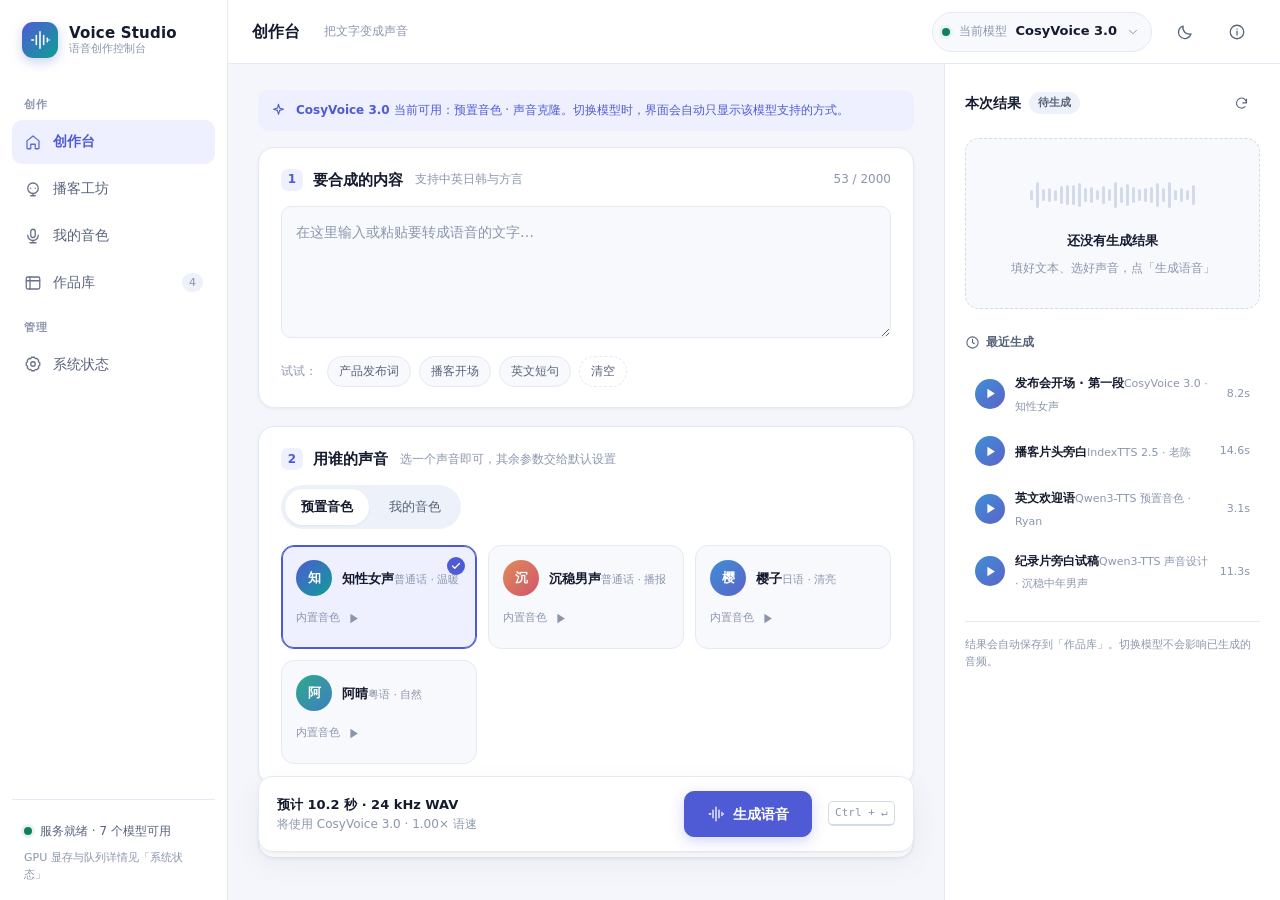
==== design/prototype.html @ d843da75 "多模型后端架构: 统一注册表+推理后端接口收敛七模型互斥加载(CosyVoice3/2, IndexTTS2/2.5, Qwen3-TTS三变体), 重依赖模型走常驻子进程worker独立venv隔离" ====
<!DOCTYPE html>
<html lang="zh-CN" data-theme="light">
<head>
<meta charset="UTF-8">
<meta name="viewport" content="width=device-width, initial-scale=1">
<title>Voice Studio · 界面原型</title>
<script>
(function(){try{var t=localStorage.getItem('vs-theme');if(!t)t=matchMedia('(prefers-color-scheme: dark)').matches?'dark':'light';document.documentElement.setAttribute('data-theme',t)}catch(e){}})();
</script>
<style>
:root{--r-card:16px;--r-ctl:10px;--r-pill:999px;--sp:4px;--ease:cubic-bezier(.22,.8,.3,1)}
:root[data-theme="light"]{
  --bg:#F4F6FC;--surface:#FFFFFF;--surface-2:#F8F9FD;--surface-3:#EDF1F9;
  --line:#E4E9F3;--line-2:#D3DBEA;--text:#151B2E;--text-2:#58637B;--text-3:#8B96AD;
  --primary:#4F5BD5;--primary-2:#6C63E8;--primary-soft:#EEF0FF;--primary-ink:#FFFFFF;
  --accent:#0E9E95;--accent-soft:#E2F6F3;--ok:#12805C;--ok-soft:#E4F5EE;
  --warn:#B07015;--warn-soft:#FFF3DC;--danger:#CF4247;--danger-soft:#FDECEC;
  --shadow:0 1px 2px rgba(21,27,46,.04),0 10px 30px rgba(21,27,46,.06);
  --shadow-sm:0 1px 3px rgba(21,27,46,.06);
}
:root[data-theme="dark"]{
  --bg:#0B1020;--surface:#121A2C;--surface-2:#161F33;--surface-3:#1D2840;
  --line:#253048;--line-2:#33405C;--text:#EAEEF9;--text-2:#9BA7C0;--text-3:#6E7C98;
  --primary:#838DFF;--primary-2:#A08BFF;--primary-soft:#252C58;--primary-ink:#0B1020;
  --accent:#39D3C5;--accent-soft:#123B3B;--ok:#4FD1A5;--ok-soft:#12362C;
  --warn:#F0B75A;--warn-soft:#3A2D14;--danger:#F08287;--danger-soft:#3B1D24;
  --shadow:0 1px 2px rgba(0,0,0,.2),0 12px 32px rgba(0,0,0,.28);
  --shadow-sm:0 1px 3px rgba(0,0,0,.24);
}
*{box-sizing:border-box}
html,body{margin:0;height:100%}
body{background:var(--bg);color:var(--text);font-family:Inter,"PingFang SC","Microsoft YaHei","Segoe UI",system-ui,sans-serif;font-size:14px;line-height:1.6;-webkit-font-smoothing:antialiased}
button,input,textarea,select{font:inherit;color:inherit}
button{cursor:pointer;border:none;background:none}
:focus-visible{outline:2px solid var(--primary);outline-offset:2px;border-radius:6px}
.sr-only{position:absolute;width:1px;height:1px;padding:0;margin:-1px;overflow:hidden;clip:rect(0,0,0,0);white-space:nowrap;border:0}
.ic{width:18px;height:18px;flex:none;fill:none;stroke:currentColor;stroke-width:1.7;stroke-linecap:round;stroke-linejoin:round}
.ic.sm{width:15px;height:15px}
.ic.lg{width:22px;height:22px}

/* 布局 */
.app{display:flex;height:100vh;overflow:hidden}
.sidebar{width:228px;flex:0 0 228px;background:var(--surface);border-right:1px solid var(--line);display:flex;flex-direction:column;padding:20px 12px 16px;z-index:20}
.brand{display:flex;align-items:center;gap:11px;padding:2px 10px 24px}
.brand-mark{width:36px;height:36px;border-radius:11px;display:grid;place-items:center;color:#fff;background:linear-gradient(135deg,var(--primary),var(--accent));box-shadow:0 4px 12px rgba(79,91,213,.28)}
.brand-name{font-size:15px;font-weight:700;letter-spacing:.2px;line-height:1.2}
.brand-sub{font-size:11px;color:var(--text-3);line-height:1.3}
.nav-label{font-size:11px;letter-spacing:.8px;color:var(--text-3);padding:14px 12px 6px;font-weight:600}
.nav{display:flex;flex-direction:column;gap:3px}
.nav a{display:flex;align-items:center;gap:11px;padding:10px 12px;border-radius:var(--r-ctl);color:var(--text-2);font-weight:500;cursor:pointer;min-height:44px;transition:background .16s var(--ease),color .16s var(--ease)}
.nav a:hover{background:var(--surface-3);color:var(--text)}
.nav a.active{background:var(--primary-soft);color:var(--primary);font-weight:600}
.nav a .ic{opacity:.9}
.nav-badge{margin-left:auto;font-size:11px;background:var(--surface-3);color:var(--text-3);padding:1px 7px;border-radius:var(--r-pill);font-variant-numeric:tabular-nums}
.side-foot{margin-top:auto;border-top:1px solid var(--line);padding-top:14px}
.status-line{display:flex;align-items:center;gap:8px;padding:8px 12px;font-size:12px;color:var(--text-2)}
.dot{width:8px;height:8px;border-radius:50%;background:var(--ok);box-shadow:0 0 0 3px var(--ok-soft);flex:none}
.side-note{padding:0 12px;font-size:11px;color:var(--text-3)}
.shell{flex:1;min-width:0;display:flex;flex-direction:column}
.topbar{height:64px;flex:0 0 64px;display:flex;align-items:center;gap:14px;padding:0 24px;background:var(--surface);border-bottom:1px solid var(--line);z-index:15}
.page-title{font-size:16px;font-weight:650;margin:0;letter-spacing:.1px}
.page-sub{font-size:12px;color:var(--text-3);margin-left:10px;font-weight:400}
.top-spacer{flex:1}
.model-wrap{position:relative}
.model-btn{display:flex;align-items:center;gap:9px;padding:7px 11px 7px 9px;border:1px solid var(--line);background:var(--surface-2);border-radius:var(--r-pill);min-height:40px;transition:border-color .16s,box-shadow .16s}
.model-btn:hover{border-color:var(--line-2);box-shadow:var(--shadow-sm)}
.model-btn .lbl{font-size:12px;color:var(--text-3)}
.model-btn .val{font-size:13px;font-weight:600}
.model-btn .ic{width:14px;height:14px;color:var(--text-3)}
.menu{position:absolute;right:0;top:calc(100% + 8px);width:296px;background:var(--surface);border:1px solid var(--line);border-radius:14px;box-shadow:var(--shadow);padding:6px;z-index:60}
.menu[hidden]{display:none}
.menu-head{font-size:11px;color:var(--text-3);padding:8px 10px 6px;letter-spacing:.4px}
.menu-item{display:flex;align-items:center;gap:10px;width:100%;text-align:left;padding:9px 10px;border-radius:9px;min-height:44px}
.menu-item:hover{background:var(--surface-3)}
.menu-item .mi-main{flex:1;min-width:0}
.menu-item .mi-name{font-size:13px;font-weight:600;display:block}
.menu-item .mi-note{font-size:11px;color:var(--text-3);display:block;white-space:nowrap;overflow:hidden;text-overflow:ellipsis}
.menu-item .mi-check{color:var(--primary)}
.icon-btn{width:38px;height:38px;border-radius:var(--r-ctl);display:grid;place-items:center;color:var(--text-2);border:1px solid transparent}
.icon-btn:hover{background:var(--surface-3);color:var(--text)}
.workspace{flex:1;min-height:0;display:flex;overflow:hidden}
.content{flex:1;min-width:0;overflow-y:auto;padding:26px 30px 48px;scroll-behavior:smooth}
.output{width:336px;flex:0 0 336px;border-left:1px solid var(--line);background:var(--surface);overflow-y:auto;padding:20px 20px 40px}
.output[hidden]{display:none}
.view[hidden]{display:none}
.wb{max-width:880px;margin:0 auto}

/* 通用组件 */
.panel{background:var(--surface);border:1px solid var(--line);border-radius:var(--r-card);box-shadow:var(--shadow-sm);padding:20px 22px;margin-bottom:18px}
.panel.flush{padding:0;overflow:hidden}
.panel-head{display:flex;align-items:center;gap:10px;margin-bottom:14px}
.step{width:22px;height:22px;border-radius:7px;background:var(--primary-soft);color:var(--primary);display:grid;place-items:center;font-size:12px;font-weight:700;flex:none}
.panel-title{font-size:15px;font-weight:650;margin:0}
.panel-desc{font-size:12px;color:var(--text-3);margin-left:2px}
.panel-hint{margin-left:auto;font-size:12px;color:var(--text-3);font-variant-numeric:tabular-nums}
.textarea{width:100%;min-height:132px;resize:vertical;padding:13px 14px;border:1px solid var(--line);border-radius:var(--r-ctl);background:var(--surface-2);line-height:1.75;transition:border-color .16s,box-shadow .16s}
.textarea:focus{outline:none;border-color:var(--primary);box-shadow:0 0 0 3px var(--primary-soft)}
.textarea::placeholder,.input::placeholder{color:var(--text-3)}
.chips{display:flex;flex-wrap:wrap;gap:8px;align-items:center;margin-top:12px}
.chip{padding:5px 11px;border-radius:var(--r-pill);border:1px solid var(--line);background:var(--surface-2);font-size:12px;color:var(--text-2);min-height:30px;transition:all .16s var(--ease)}
.chip:hover{border-color:var(--primary);color:var(--primary)}
.chip.active{background:var(--primary-soft);border-color:var(--primary);color:var(--primary);font-weight:600}
.chip.ghost{border-style:dashed;background:transparent}
.chip-label{font-size:12px;color:var(--text-3);margin-right:2px}
.tabs{display:flex;gap:4px;padding:4px;background:var(--surface-3);border-radius:var(--r-pill);width:fit-content;margin-bottom:16px}
.tab{padding:7px 16px;border-radius:var(--r-pill);font-size:13px;font-weight:500;color:var(--text-2);min-height:36px;white-space:nowrap}
.tab:hover{color:var(--text)}
.tab.active{background:var(--surface);color:var(--text);font-weight:600;box-shadow:var(--shadow-sm)}
.grid{display:grid;grid-template-columns:repeat(3,minmax(0,1fr));gap:11px}
.sound{position:relative;text-align:left;padding:14px;border:1px solid var(--line);border-radius:13px;background:var(--surface-2);min-height:104px;transition:all .18s var(--ease);display:flex;flex-direction:column;gap:9px}
.sound:hover{border-color:var(--primary);transform:translateY(-2px);box-shadow:var(--shadow-sm)}
.sound.active{border-color:var(--primary);background:var(--primary-soft);box-shadow:0 0 0 1px var(--primary) inset}
.sound-top{display:flex;align-items:center;gap:10px}
.avatar{width:36px;height:36px;border-radius:50%;display:grid;place-items:center;font-size:13px;font-weight:700;color:#fff;flex:none;background:linear-gradient(135deg,var(--primary),var(--accent))}
.avatar.a2{background:linear-gradient(135deg,#E08B5A,#D0556B)}
.avatar.a3{background:linear-gradient(135deg,#3F8FD6,#5B63C9)}
.avatar.a4{background:linear-gradient(135deg,#2FA98B,#3E7FC1)}
.avatar.a5{background:linear-gradient(135deg,#8B63C9,#C25D9B)}
.sound-name{font-size:13px;font-weight:650;line-height:1.3}
.sound-meta{font-size:11px;color:var(--text-3);line-height:1.4}
.sound-check{position:absolute;top:11px;right:11px;width:18px;height:18px;border-radius:50%;background:var(--primary);color:var(--primary-ink);display:grid;place-items:center}
.sound-check .ic{width:12px;height:12px;stroke-width:2.6}
.sound-play{margin-left:auto;color:var(--text-3);width:26px;height:26px;border-radius:50%;display:grid;place-items:center}
.sound-play:hover{background:var(--surface-3);color:var(--primary)}
.empty-inline{padding:14px;border:1px dashed var(--line-2);border-radius:12px;font-size:12px;color:var(--text-3);text-align:center;grid-column:1/-1}
.field{margin-top:14px}
.field-label{display:block;font-size:12px;font-weight:600;color:var(--text-2);margin-bottom:7px}
.field-label .opt{font-weight:400;color:var(--text-3)}
.input{width:100%;padding:9px 12px;border:1px solid var(--line);border-radius:var(--r-ctl);background:var(--surface-2);min-height:40px}
.input:focus{outline:none;border-color:var(--primary);box-shadow:0 0 0 3px var(--primary-soft)}
details.adv{background:var(--surface);border:1px solid var(--line);border-radius:var(--r-card);margin-bottom:18px;box-shadow:var(--shadow-sm)}
details.adv summary{display:flex;align-items:center;gap:10px;padding:15px 20px;cursor:pointer;list-style:none;font-size:14px;font-weight:600;min-height:52px}
details.adv summary::-webkit-details-marker{display:none}
details.adv summary .ic{color:var(--text-3);transition:transform .2s}
details.adv[open] summary .ic.caret{transform:rotate(180deg)}
.adv-body{padding:2px 20px 20px;border-top:1px solid var(--line)}
.adv-row{display:flex;align-items:center;gap:16px;padding:14px 0;border-bottom:1px solid var(--line)}
.adv-row:last-child{border-bottom:none}
.adv-name{width:118px;flex:none;font-size:13px}
.adv-name small{display:block;font-size:11px;color:var(--text-3);font-weight:400}
.adv-ctl{flex:1;display:flex;align-items:center;gap:12px;flex-wrap:wrap}
input[type=range]{flex:1;min-width:140px;accent-color:var(--primary)}
.range-val{font-size:13px;font-weight:600;font-variant-numeric:tabular-nums;width:42px;text-align:right}
.toggle{width:44px;height:26px;border-radius:var(--r-pill);background:var(--line-2);position:relative;transition:background .18s;flex:none}
.toggle::after{content:"";position:absolute;top:3px;left:3px;width:20px;height:20px;border-radius:50%;background:#fff;box-shadow:0 1px 3px rgba(0,0,0,.2);transition:transform .18s var(--ease)}
.toggle.on{background:var(--primary)}
.toggle.on::after{transform:translateX(18px)}
.actionbar{position:sticky;bottom:0;z-index:8;display:flex;align-items:center;gap:16px;padding:14px 18px;background:var(--surface);border:1px solid var(--line);border-radius:14px;box-shadow:var(--shadow);margin-top:4px}
.action-info{flex:1;min-width:0;font-size:12px;color:var(--text-3);line-height:1.5}
.action-info strong{display:block;font-size:13px;color:var(--text);font-weight:600}
.action-info .warn-txt{color:var(--warn)}
.btn{display:inline-flex;align-items:center;justify-content:center;gap:8px;padding:9px 16px;border-radius:var(--r-ctl);font-size:13px;font-weight:600;min-height:40px;border:1px solid var(--line);background:var(--surface-2);color:var(--text);transition:all .16s var(--ease);white-space:nowrap}
.btn:hover{border-color:var(--line-2);background:var(--surface-3)}
.btn-primary{background:var(--primary);border-color:var(--primary);color:var(--primary-ink);padding:11px 22px;min-height:46px;box-shadow:0 4px 14px rgba(79,91,213,.25)}
.btn-primary:hover{background:var(--primary-2);border-color:var(--primary-2);transform:translateY(-1px)}
.btn-primary:disabled{opacity:.45;cursor:not-allowed;transform:none;box-shadow:none}
.btn-lg{font-size:14px}
.btn-ghost{background:transparent;border-color:transparent;color:var(--text-2)}
.btn-ghost:hover{background:var(--surface-3)}
.kbd{font-size:11px;font-family:ui-monospace,Menlo,Consolas,monospace;padding:2px 6px;border:1px solid var(--line-2);border-bottom-width:2px;border-radius:5px;color:var(--text-3)}
.notice{display:flex;gap:10px;align-items:flex-start;padding:11px 13px;border-radius:var(--r-ctl);background:var(--primary-soft);color:var(--primary);font-size:12px;line-height:1.55;margin-bottom:16px}
.notice .ic{flex:none;margin-top:2px}
.notice.warn{background:var(--warn-soft);color:var(--warn)}

/* 输出面板 */
.out-head{display:flex;align-items:center;gap:8px;margin-bottom:16px}
.out-head h3{margin:0;font-size:14px;font-weight:650}
.pill{font-size:11px;padding:2px 9px;border-radius:var(--r-pill);background:var(--surface-3);color:var(--text-2);font-weight:600}
.pill.ok{background:var(--ok-soft);color:var(--ok)}
.pill.busy{background:var(--warn-soft);color:var(--warn)}
.out-empty{text-align:center;padding:34px 12px 30px;border:1px dashed var(--line-2);border-radius:14px;background:var(--surface-2)}
.out-empty .wave-static{display:flex;align-items:center;justify-content:center;gap:3px;height:44px;margin-bottom:14px}
.out-empty .wave-static i{display:block;width:3px;border-radius:3px;background:var(--line-2);height:var(--h)}
.out-empty p{margin:0 0 4px;font-size:13px;font-weight:600}
.out-empty span{font-size:12px;color:var(--text-3)}
.result-card{border:1px solid var(--line);border-radius:14px;padding:16px;background:var(--surface-2)}
.result-title{font-size:13px;font-weight:650;line-height:1.4;margin:0 0 2px;display:-webkit-box;-webkit-line-clamp:2;-webkit-box-orient:vertical;overflow:hidden}
.result-meta{font-size:11px;color:var(--text-3);margin-bottom:14px}
.wave{display:flex;align-items:center;gap:2px;height:52px;margin-bottom:8px;position:relative;overflow:hidden}
.wave .bar{flex:1;min-width:2px;border-radius:2px;background:var(--line-2);height:var(--h);transition:background .2s,transform .2s;transform-origin:center}
.wave .bar.done{background:var(--primary)}
.wave.playing .bar{animation:wv 1s ease-in-out infinite alternate;animation-delay:var(--d)}
@keyframes wv{from{transform:scaleY(.72)}to{transform:scaleY(1.12)}}
.wave-progress{position:absolute;inset:0;pointer-events:none;background:linear-gradient(90deg,var(--primary-soft),transparent);opacity:.35;width:var(--p,0%)}
.times{display:flex;justify-content:space-between;font-size:11px;color:var(--text-3);font-variant-numeric:tabular-nums;margin-bottom:12px}
.player-ctrl{display:flex;align-items:center;gap:9px}
.play-main{width:40px;height:40px;border-radius:50%;background:var(--primary);color:var(--primary-ink);display:grid;place-items:center;flex:none}
.play-main:hover{background:var(--primary-2)}
.mini-btn{width:34px;height:34px;border-radius:9px;display:grid;place-items:center;color:var(--text-2);border:1px solid var(--line)}
.mini-btn:hover{background:var(--surface-3);color:var(--primary)}
.out-section{margin-top:24px}
.out-section h4{font-size:12px;font-weight:650;color:var(--text-2);margin:0 0 10px;display:flex;align-items:center;gap:6px}
.recent{display:flex;align-items:center;gap:10px;padding:9px 10px;border-radius:10px;cursor:pointer;min-height:52px}
.recent:hover{background:var(--surface-3)}
.recent .r-main{flex:1;min-width:0}
.recent .r-name{font-size:12px;font-weight:600;white-space:nowrap;overflow:hidden;text-overflow:ellipsis}
.recent .r-meta{font-size:11px;color:var(--text-3)}
.recent .r-dur{font-size:11px;color:var(--text-3);font-variant-numeric:tabular-nums}
.out-tip{font-size:11px;color:var(--text-3);margin-top:18px;padding-top:14px;border-top:1px solid var(--line);line-height:1.6}
.progress-track{height:5px;border-radius:5px;background:var(--surface-3);overflow:hidden;margin:10px 0 4px}
.progress-fill{height:100%;width:0;background:var(--primary);border-radius:5px;transition:width .3s linear}

/* 其它视图 */
.view-head{display:flex;align-items:flex-end;gap:14px;margin-bottom:20px;max-width:1100px;margin-left:auto;margin-right:auto}
.view-head h2{margin:0;font-size:21px;font-weight:700;letter-spacing:.2px}
.view-head p{margin:2px 0 0;font-size:12px;color:var(--text-3)}
.view-head .spacer{flex:1}
.stat-row{display:grid;grid-template-columns:repeat(4,minmax(0,1fr));gap:12px;margin-bottom:18px;max-width:1100px;margin-left:auto;margin-right:auto}
.stat{background:var(--surface);border:1px solid var(--line);border-radius:14px;padding:15px 17px}
.stat .k{font-size:11px;color:var(--text-3)}
.stat .v{font-size:22px;font-weight:700;font-variant-numeric:tabular-nums;line-height:1.35}
.stat .v small{font-size:12px;font-weight:500;color:var(--text-3)}
.wrap{max-width:1100px;margin:0 auto}
.list{background:var(--surface);border:1px solid var(--line);border-radius:var(--r-card);overflow:hidden;box-shadow:var(--shadow-sm)}
.list-row{display:flex;align-items:center;gap:14px;padding:13px 18px;border-bottom:1px solid var(--line);min-height:64px}
.list-row:last-child{border-bottom:none}
.list-row:hover{background:var(--surface-2)}
.list-row .lr-main{flex:1;min-width:0}
.list-row .lr-title{font-size:13px;font-weight:600;white-space:nowrap;overflow:hidden;text-overflow:ellipsis}
.list-row .lr-meta{font-size:11px;color:var(--text-3)}
.tag{font-size:11px;padding:3px 9px;border-radius:var(--r-pill);background:var(--surface-3);color:var(--text-2);white-space:nowrap}
.tag.pri{background:var(--primary-soft);color:var(--primary)}
.tag.acc{background:var(--accent-soft);color:var(--accent)}
.upload{border:1.5px dashed var(--line-2);border-radius:14px;padding:28px;text-align:center;background:var(--surface-2);margin-bottom:18px}
.upload .up-icon{width:44px;height:44px;border-radius:13px;background:var(--primary-soft);color:var(--primary);display:grid;place-items:center;margin:0 auto 12px}
.upload p{margin:0 0 3px;font-size:13px;font-weight:600}
.upload span{font-size:12px;color:var(--text-3)}
.voice-grid{display:grid;grid-template-columns:repeat(3,minmax(0,1fr));gap:12px}
.vcard{background:var(--surface);border:1px solid var(--line);border-radius:14px;padding:15px;box-shadow:var(--shadow-sm)}
.vcard .vc-top{display:flex;align-items:center;gap:10px;margin-bottom:12px}
.vcard .vc-name{font-size:13px;font-weight:650}
.vcard .vc-meta{font-size:11px;color:var(--text-3)}
.vcard .vc-foot{display:flex;align-items:center;gap:8px;margin-top:12px;padding-top:12px;border-top:1px solid var(--line)}
.vcard .vc-foot .spacer{flex:1}
.mini-wave{display:flex;align-items:center;gap:2px;height:22px;margin:10px 0}
.mini-wave i{flex:1;background:var(--primary);opacity:.35;border-radius:2px;height:var(--h)}
.pod-grid{display:grid;grid-template-columns:1.15fr .85fr 1fr;gap:14px}
.pod-col{background:var(--surface);border:1px solid var(--line);border-radius:var(--r-card);padding:16px;min-height:330px}
.pod-col h3{margin:0 0 4px;font-size:14px;font-weight:650}
.pod-col .sub{font-size:11px;color:var(--text-3);margin-bottom:14px}
.script-line{display:flex;gap:9px;padding:8px 9px;border-radius:9px;font-size:12px;margin-bottom:5px;background:var(--surface-2)}
.script-line .who{font-weight:650;color:var(--primary);flex:none;width:44px}
.role-row{display:flex;align-items:center;gap:9px;padding:9px;border:1px solid var(--line);border-radius:10px;margin-bottom:8px}
.role-row .avatar{width:28px;height:28px;font-size:11px}
.role-row .rn{flex:1;font-size:12px;font-weight:600}
.model-cards{display:grid;grid-template-columns:repeat(2,minmax(0,1fr));gap:12px}
.mcard{background:var(--surface);border:1px solid var(--line);border-radius:14px;padding:15px 16px}
.mcard .mc-top{display:flex;align-items:center;gap:9px;margin-bottom:9px}
.mcard .mc-name{font-size:13px;font-weight:650;flex:1}
.mcard .mc-note{font-size:11px;color:var(--text-3);line-height:1.55;margin-bottom:12px}
.mcard .mc-foot{display:flex;align-items:center;gap:8px}
.mcard .mc-foot .spacer{flex:1}
.bar-track{height:6px;border-radius:6px;background:var(--surface-3);overflow:hidden;margin-top:6px}
.bar-fill{height:100%;background:var(--primary);border-radius:6px}
.toast-stack{position:fixed;right:22px;bottom:22px;display:flex;flex-direction:column;gap:9px;z-index:100;pointer-events:none}
.toast{display:flex;align-items:center;gap:9px;padding:11px 15px;background:var(--surface);border:1px solid var(--line);border-radius:11px;box-shadow:var(--shadow);font-size:12px;font-weight:500;max-width:340px;animation:tin .24s var(--ease)}
.toast .ic{color:var(--ok)}
.toast.warn .ic{color:var(--warn)}
@keyframes tin{from{opacity:0;transform:translateY(8px)}to{opacity:1;transform:none}}

@media(max-width:1180px){.output{width:300px;flex-basis:300px}.grid{grid-template-columns:repeat(2,minmax(0,1fr))}.pod-grid{grid-template-columns:1fr 1fr}.pod-col:last-child{grid-column:1/-1}}
@media(max-width:1000px){.workspace{flex-direction:column;overflow-y:auto}.content{overflow:visible;padding-bottom:20px}.output{width:auto;flex:none;border-left:none;border-top:1px solid var(--line);max-height:none}.actionbar{position:static}.sidebar{width:196px;flex-basis:196px}.model-cards{grid-template-columns:1fr}}
@media(max-width:720px){
  .app{flex-direction:column}.shell{padding-bottom:62px}
  .sidebar{position:fixed;bottom:0;left:0;right:0;top:auto;width:auto;height:62px;flex:none;flex-direction:row;padding:0 6px;border-right:none;border-top:1px solid var(--line);box-shadow:0 -4px 18px rgba(0,0,0,.06);z-index:50}
  .brand,.nav-label,.side-foot,.nav-badge{display:none}
  .nav{flex-direction:row;flex:1;justify-content:space-around;gap:0}
  .nav a{flex-direction:column;gap:2px;font-size:10px;padding:6px 4px;min-height:56px;justify-content:center;border-radius:8px}
  .nav a .ic{width:19px;height:19px}
  .topbar{padding:0 14px;gap:8px;height:58px;flex-basis:58px}
  .page-sub,.model-btn .lbl{display:none}
  .page-title{font-size:15px}
  .content{padding:16px 14px 24px}
  .grid,.voice-grid,.stat-row,.model-cards,.pod-grid{grid-template-columns:1fr 1fr}
  .stat-row{grid-template-columns:1fr 1fr}
  .pod-grid{grid-template-columns:1fr}
  .pod-col:last-child{grid-column:auto}
  .panel{padding:16px}
  .adv-row{flex-direction:column;align-items:flex-start;gap:8px}
  .adv-name{width:auto}
  .actionbar{flex-wrap:wrap}
  .action-info{flex-basis:100%}
  .btn-primary{flex:1}
  .toast-stack{right:12px;left:12px;bottom:72px}
  .toast{max-width:none}
}
@media(max-width:460px){.grid,.voice-grid,.model-cards{grid-template-columns:1fr}}
/* 播客工坊 */
.pod-stepper{display:flex;align-items:center;gap:8px;background:var(--surface);border:1px solid var(--line);border-radius:14px;padding:12px 16px;margin-bottom:16px;box-shadow:var(--shadow-sm);flex-wrap:wrap}
.pstep{display:flex;align-items:center;gap:7px;font-size:12px;color:var(--text-3);white-space:nowrap}
.pstep .pn{width:22px;height:22px;border-radius:50%;display:grid;place-items:center;font-size:11px;font-weight:700;background:var(--surface-3);color:var(--text-3);flex:none}
.pstep.done{color:var(--text-2)}.pstep.done .pn{background:var(--ok-soft);color:var(--ok)}
.pstep.active{color:var(--primary);font-weight:650}.pstep.active .pn{background:var(--primary);color:var(--primary-ink)}
.pstep-line{flex:1;min-width:10px;height:1px;background:var(--line-2)}
.pod-grid3{display:grid;grid-template-columns:1fr 1.08fr .92fr;gap:14px;align-items:start}
.pcol{background:var(--surface);border:1px solid var(--line);border-radius:var(--r-card);padding:16px;box-shadow:var(--shadow-sm)}
.pcol-head{display:flex;align-items:center;gap:8px;margin-bottom:4px}
.pcol-head h3{margin:0;font-size:14px;font-weight:650}
.pcol-head .spacer{flex:1}
.pcol-sub{font-size:11px;color:var(--text-3);margin:0 0 12px}
.src-tabs{display:flex;gap:4px;padding:4px;background:var(--surface-3);border-radius:var(--r-pill);margin-bottom:12px}
.src-tabs button{flex:1;padding:6px 8px;border-radius:var(--r-pill);font-size:12px;color:var(--text-2);min-height:32px}
.src-tabs button.active{background:var(--surface);color:var(--text);font-weight:650;box-shadow:var(--shadow-sm)}
.dropzone{border:1.5px dashed var(--line-2);border-radius:12px;padding:24px 12px;text-align:center;background:var(--surface-2);cursor:pointer;font-size:12px;color:var(--text-3)}
.dropzone:hover{border-color:var(--primary);color:var(--primary)}
.dropzone b{display:block;color:var(--text);font-size:13px;margin-bottom:3px}
.llm-strip{display:flex;align-items:center;gap:8px;padding:9px 11px;border:1px solid var(--line);border-radius:10px;background:var(--surface-2);margin-top:12px;font-size:11px;color:var(--text-3)}
.llm-strip .lm{flex:1;min-width:0;white-space:nowrap;overflow:hidden;text-overflow:ellipsis}
.llm-strip .lm b{color:var(--text-2)}
.src-actions{display:flex;flex-direction:column;gap:8px;margin-top:12px}
.src-actions .btn{width:100%;justify-content:center}
.dlg-list{max-height:430px;overflow-y:auto;padding-right:4px}
.dlg{display:flex;gap:9px;margin-bottom:10px}
.dlg .avatar{width:30px;height:30px;font-size:11px;flex:none}
.dlg-body{flex:1;min-width:0}
.dlg-who{display:flex;align-items:center;gap:7px;margin-bottom:5px;flex-wrap:wrap}
.dlg-who .nm{font-size:12px;font-weight:650}
.dlg-who select{padding:2px 6px;border:1px solid var(--line);border-radius:7px;background:var(--surface-2);font-size:11px;max-width:158px}
.dlg-who .spacer{flex:1}
.bubble{background:var(--surface-2);border:1px solid var(--line);border-radius:4px 11px 11px 11px;padding:9px 11px;font-size:12.5px;line-height:1.65;cursor:text}
.dlg.guest .bubble{background:var(--accent-soft);border-color:transparent}
.dlg-edit textarea{width:100%;min-height:72px;padding:8px 10px;border:1px solid var(--primary);border-radius:9px;background:var(--surface-2);font-size:12.5px;resize:vertical}
.spk-card{border:1px solid var(--line);border-radius:12px;padding:11px;margin-bottom:10px;background:var(--surface-2)}
.spk-card .sc-head{display:flex;align-items:center;gap:7px;margin-bottom:9px}
.spk-card .sc-head b{font-size:12px;flex:1}
.spk-row{display:grid;grid-template-columns:1fr 1fr;gap:7px;margin-bottom:7px}
.spk-row input,.spk-row select{width:100%;padding:6px 9px;border:1px solid var(--line);border-radius:8px;background:var(--surface);font-size:12px;min-height:34px}
.spk-card textarea{width:100%;min-height:50px;padding:7px 9px;border:1px solid var(--line);border-radius:8px;background:var(--surface);font-size:11.5px;resize:vertical}
.out-zone{margin-top:14px}
.out-tabs{display:flex;gap:6px;margin-bottom:14px;border-bottom:1px solid var(--line)}
.out-tabs button{padding:9px 14px;font-size:13px;color:var(--text-2);border-bottom:2px solid transparent;margin-bottom:-1px;min-height:40px}
.out-tabs button.active{color:var(--primary);border-bottom-color:var(--primary);font-weight:650}
.push-grid{display:grid;grid-template-columns:1fr 1fr;gap:16px}
.proto-chips{display:flex;gap:7px;flex-wrap:wrap;margin-bottom:10px}
.push-status{display:flex;align-items:center;gap:9px;padding:10px 12px;border-radius:10px;background:var(--surface-2);font-size:12px;margin-top:10px;flex-wrap:wrap}
.live-dot{width:8px;height:8px;border-radius:50%;background:var(--danger);box-shadow:0 0 0 3px var(--danger-soft);animation:pulse2 1.2s infinite;flex:none}
@keyframes pulse2{50%{opacity:.35}}
.kv{display:flex;gap:10px;font-size:12px;padding:7px 0;border-bottom:1px dashed var(--line)}
.kv .k{width:88px;flex:none;color:var(--text-3)}.kv .v{color:var(--text-2)}
.out-group{border:1px solid var(--line);border-radius:13px;background:var(--surface-2);padding:12px;margin-bottom:14px}
.og-head{display:flex;align-items:center;gap:8px;margin-bottom:8px}
.og-title{font-size:13px;font-weight:650}
.og-count{font-size:11px;color:var(--text-3);font-variant-numeric:tabular-nums}
.og-live{font-size:11px;color:var(--danger);font-weight:650}
.og-head .spacer{flex:1}
.task-row{display:flex;align-items:flex-start;gap:9px;padding:9px 8px;border-radius:10px;cursor:pointer;min-height:56px}
.task-row:hover{background:var(--surface-3)}
.task-row .tm{flex:1;min-width:0}
.task-row .tm b{display:block;font-size:12px;white-space:nowrap;overflow:hidden;text-overflow:ellipsis}
.task-row .tm span{font-size:11px;color:var(--text-3)}
.qbar{height:4px;border-radius:4px;background:var(--surface-3);overflow:hidden;margin-top:6px}
.qbar-fill{height:100%;background:var(--primary);border-radius:4px;transition:width .3s}
.out-empty-sm{padding:18px 10px;text-align:center;border:1px dashed var(--line-2);border-radius:10px;font-size:12px;color:var(--text-3)}
.detail-grid{display:grid;grid-template-columns:96px 1fr;gap:7px 10px;font-size:12px;margin:12px 0}
.detail-grid .dk{color:var(--text-3)}
.detail-grid .dv{color:var(--text-2);word-break:break-all}
.ep-row{display:flex;align-items:center;gap:9px;padding:9px 8px;border-radius:10px;cursor:pointer;min-height:54px}
.ep-row:hover{background:var(--surface-3)}
.ep-row .em{flex:1;min-width:0}
.ep-row .em b{display:block;font-size:12px;white-space:nowrap;overflow:hidden;text-overflow:ellipsis}
.ep-row .em span{font-size:11px;color:var(--text-3)}
.modal-mask{position:fixed;inset:0;background:rgba(8,12,24,.55);display:grid;place-items:center;z-index:120;padding:20px}
.modal-mask[hidden]{display:none}
.modal{background:var(--surface);border:1px solid var(--line);border-radius:18px;padding:22px;width:min(480px,100%);box-shadow:var(--shadow);max-height:86vh;overflow-y:auto}
.modal h3{margin:0 0 4px;font-size:16px}
.modal .msub{font-size:12px;color:var(--text-3);margin-bottom:16px}
.modal .mfield{margin-bottom:11px}
.modal .mfield label{display:block;font-size:12px;font-weight:600;color:var(--text-2);margin-bottom:5px}
.modal .mfield input,.modal .mfield textarea{width:100%;padding:8px 11px;border:1px solid var(--line);border-radius:9px;background:var(--surface-2);font-size:13px}
@media(max-width:1180px){.pod-grid3{grid-template-columns:1fr 1fr}.pod-grid3 .pcol:last-child{grid-column:1/-1}.push-grid{grid-template-columns:1fr}}
@media(max-width:720px){.pod-grid3{grid-template-columns:1fr}.pod-grid3 .pcol:last-child{grid-column:auto}.pod-stepper{gap:5px}.pstep span:last-child{display:none}.pstep-line{min-width:5px}.spk-row{grid-template-columns:1fr}.out-tabs{overflow-x:auto}.out-tabs button{white-space:nowrap}}
/* ===== 播客工坊 UI 精修 v1.3：只调视觉层级，功能零改动 ===== */
.pod-grid3{grid-template-columns:1.02fr 1.18fr .84fr;gap:16px}
.pcol{border-radius:16px;padding:18px;transition:border-color .2s var(--ease),box-shadow .2s var(--ease)}
.pcol.stage-active{border-color:var(--primary);box-shadow:0 0 0 3px var(--primary-soft),var(--shadow-sm)}
.pcol.stage-active .pcol-head h3{color:var(--primary)}
.pcol-head{gap:10px}
.pcol-head .step{width:24px;height:24px;border-radius:8px;font-size:11px}
.pcol.stage-active .pcol-head .step{background:var(--primary);color:var(--primary-ink)}
.pcol-sub{padding-left:34px;line-height:1.5}
.src-tabs button{transition:background .18s var(--ease),color .18s var(--ease)}
.src-tabs button:not(.active):hover{color:var(--text)}
.llm-strip{padding:10px 12px;border-radius:11px}
.src-actions .btn{min-height:42px;font-size:13px}
.src-actions .btn.sec{background:var(--surface)}
.dlg-list{padding-left:14px;border-left:1px dashed var(--line-2);margin-left:14px}
.dlg{position:relative;margin-bottom:14px}
.dlg::before{content:"";position:absolute;left:-20px;top:13px;width:9px;height:9px;border-radius:50%;background:var(--surface);border:2px solid var(--primary)}
.dlg.guest::before{border-color:var(--accent)}
.dlg .avatar{box-shadow:0 0 0 2px var(--surface)}
.bubble{transition:border-color .16s var(--ease),background .16s var(--ease)}
.bubble:hover{border-color:var(--primary)}
.dlg.guest .bubble:hover{border-color:var(--accent)}
.dlg-edit textarea:focus{outline:none;box-shadow:0 0 0 3px var(--primary-soft)}
.spk-card{padding:12px;transition:border-color .18s var(--ease)}
.spk-card:hover{border-color:var(--line-2)}
.spk-row input:focus,.spk-row select:focus,.spk-card textarea:focus{outline:none;border-color:var(--primary);box-shadow:0 0 0 3px var(--primary-soft)}
.out-zone{padding:20px}
.out-tabs{gap:2px}
.out-tabs button{border-radius:8px 8px 0 0;transition:color .16s var(--ease),background .16s var(--ease)}
.out-tabs button:not(.active):hover{background:var(--surface-2);color:var(--text)}
.out-group{padding:13px;border-radius:14px;margin-bottom:16px}
.og-head{padding-bottom:9px;margin-bottom:10px;border-bottom:1px solid var(--line)}
.og-count{background:var(--surface-3);padding:1px 8px;border-radius:999px}
.task-row,.ep-row{padding:10px;border-radius:11px;margin-bottom:3px;transition:background .16s var(--ease)}
.task-row.st-live,.ep-row.st-live{background:var(--warn-soft)}
.task-row.st-err,.ep-row.st-err{background:var(--danger-soft)}
.tag.ok{background:var(--ok-soft);color:var(--ok)}
.tag.warn,.tag.live{background:var(--warn-soft);color:var(--warn)}
.tag.err{background:var(--danger-soft);color:var(--danger)}
.times,.range-val,.og-count,.task-row .tm span,.ep-row .em span,.stat .v,.llm-strip .lm{font-variant-numeric:tabular-nums}
.modal{border-radius:20px;padding:24px}
.modal .detail-grid{border-top:1px solid var(--line);border-bottom:1px solid var(--line);padding:12px 0}
@media(max-width:1180px){.pod-grid3{grid-template-columns:1fr 1fr}#pod-cast-col{grid-column:1/-1}}
@media(max-width:720px){.pod-grid3{grid-template-columns:1fr}#pod-cast-col{grid-column:auto}.pcol{padding:16px}.pcol-sub{padding-left:0}.dlg-list{margin-left:8px;padding-left:12px}.out-zone{padding:16px}.out-tabs{overflow-x:auto}.out-tabs button{white-space:nowrap}}
@media(prefers-reduced-motion:reduce){*{animation:none!important;transition:none!important;scroll-behavior:auto!important}}
</style>
</head>
<body>
<svg style="display:none" aria-hidden="true">
<symbol id="i-wave" viewBox="0 0 24 24"><path d="M3 12h2m3-5v10m4-14v18m4-14v10m4-7v4m2-2h0"/></symbol>
<symbol id="i-home" viewBox="0 0 24 24"><path d="M4 10.5 12 4l8 6.5V20a1 1 0 0 1-1 1h-4v-6H9v6H5a1 1 0 0 1-1-1z"/></symbol>
<symbol id="i-mic" viewBox="0 0 24 24"><rect x="9" y="3" width="6" height="11" rx="3"/><path d="M5 11a7 7 0 0 0 14 0M12 18v3m-4 0h8"/></symbol>
<symbol id="i-lib" viewBox="0 0 24 24"><rect x="3" y="4" width="18" height="16" rx="2"/><path d="M3 9h18M8 4v16"/></symbol>
<symbol id="i-pod" viewBox="0 0 24 24"><circle cx="12" cy="11" r="7"/><path d="M12 18v3m-3 0h6M9 11h.01M15 11h.01"/></symbol>
<symbol id="i-set" viewBox="0 0 24 24"><circle cx="12" cy="12" r="3"/><path d="M19.4 15a1.6 1.6 0 0 0 .3 1.8l.1.1-2.8 2.8-.1-.1a1.6 1.6 0 0 0-1.8-.3 1.6 1.6 0 0 0-1 1.5V21h-4v-.1a1.6 1.6 0 0 0-1-1.5 1.6 1.6 0 0 0-1.8.3l-.1.1-2.8-2.8.1-.1a1.6 1.6 0 0 0 .3-1.8 1.6 1.6 0 0 0-1.5-1H3v-4h.1a1.6 1.6 0 0 0 1.5-1 1.6 1.6 0 0 0-.3-1.8l-.1-.1 2.8-2.8.1.1a1.6 1.6 0 0 0 1.8.3 1.6 1.6 0 0 0 1-1.5V3h4v.1a1.6 1.6 0 0 0 1 1.5 1.6 1.6 0 0 0 1.8-.3l.1-.1 2.8 2.8-.1.1a1.6 1.6 0 0 0-.3 1.8 1.6 1.6 0 0 0 1.5 1H21v4h-.1a1.6 1.6 0 0 0-1.5 1z"/></symbol>
<symbol id="i-sun" viewBox="0 0 24 24"><circle cx="12" cy="12" r="4"/><path d="M12 2v2m0 16v2M4.9 4.9l1.4 1.4m11.4 11.4 1.4 1.4M2 12h2m16 0h2M4.9 19.1l1.4-1.4M17.7 6.3l1.4-1.4"/></symbol>
<symbol id="i-moon" viewBox="0 0 24 24"><path d="M20 14.5A8.5 8.5 0 0 1 9.5 4 8.5 8.5 0 1 0 20 14.5z"/></symbol>
<symbol id="i-chev" viewBox="0 0 24 24"><path d="m6 9 6 6 6-6"/></symbol>
<symbol id="i-check" viewBox="0 0 24 24"><path d="m5 12 4.5 4.5L19 7"/></symbol>
<symbol id="i-play" viewBox="0 0 24 24"><path d="M7 4.5 19 12 7 19.5z" fill="currentColor" stroke="none"/></symbol>
<symbol id="i-pause" viewBox="0 0 24 24"><path d="M7 4h3v16H7zM14 4h3v16h-3z" fill="currentColor" stroke="none"/></symbol>
<symbol id="i-down" viewBox="0 0 24 24"><path d="M12 3v12m-4-4 4 4 4-4M4 20h16"/></symbol>
<symbol id="i-plus" viewBox="0 0 24 24"><path d="M12 5v14M5 12h14"/></symbol>
<symbol id="i-refresh" viewBox="0 0 24 24"><path d="M20 11a8 8 0 1 0-2.3 6M20 5v6h-6"/></symbol>
<symbol id="i-up" viewBox="0 0 24 24"><path d="M12 17V5m-4 4 4-4 4 4M4 20h16"/></symbol>
<symbol id="i-spark" viewBox="0 0 24 24"><path d="M12 2l1.8 6.2L20 10l-6.2 1.8L12 18l-1.8-6.2L4 10l6.2-1.8z"/></symbol>
<symbol id="i-info" viewBox="0 0 24 24"><circle cx="12" cy="12" r="9"/><path d="M12 11v5m0-8h.01"/></symbol>
<symbol id="i-clock" viewBox="0 0 24 24"><circle cx="12" cy="12" r="9"/><path d="M12 7v5l3 2"/></symbol>
<symbol id="i-cpu" viewBox="0 0 24 24"><rect x="6" y="6" width="12" height="12" rx="2"/><path d="M9 2v3m6-3v3M9 19v3m6-3v3M2 9h3m-3 6h3m14-6h3m-3 6h3"/></symbol>
<symbol id="i-copy" viewBox="0 0 24 24"><rect x="8" y="8" width="12" height="12" rx="2"/><path d="M16 8V6a2 2 0 0 0-2-2H6a2 2 0 0 0-2 2v8a2 2 0 0 0 2 2h2"/></symbol>
<symbol id="i-close" viewBox="0 0 24 24"><path d="M6 6l12 12M18 6 6 18"/></symbol>
</svg>

<div class="app">
  <aside class="sidebar">
    <div class="brand">
      <div class="brand-mark"><svg class="ic lg"><use href="#i-wave"/></svg></div>
      <div><div class="brand-name">Voice Studio</div><div class="brand-sub">语音创作控制台</div></div>
    </div>
    <div class="nav-label">创作</div>
    <nav class="nav" id="nav-primary" aria-label="主导航">
      <a data-act="view" data-key="workbench" class="active"><svg class="ic"><use href="#i-home"/></svg>创作台</a>
      <a data-act="view" data-key="podcast"><svg class="ic"><use href="#i-pod"/></svg>播客工坊</a>
      <a data-act="view" data-key="voices"><svg class="ic"><use href="#i-mic"/></svg>我的音色</a>
      <a data-act="view" data-key="library"><svg class="ic"><use href="#i-lib"/></svg>作品库<span class="nav-badge" id="nav-count">4</span></a>
    </nav>
    <div class="nav-label">管理</div>
    <nav class="nav" aria-label="次级导航">
      <a data-act="view" data-key="system"><svg class="ic"><use href="#i-set"/></svg>系统状态</a>
    </nav>
    <div class="side-foot">
      <div class="status-line"><span class="dot"></span><span>服务就绪 · 7 个模型可用</span></div>
      <div class="side-note">GPU 显存与队列详情见「系统状态」</div>
    </div>
  </aside>

  <div class="shell">
    <header class="topbar">
      <h1 class="page-title" id="page-title">创作台</h1>
      <span class="page-sub" id="page-sub">把文字变成声音</span>
      <div class="top-spacer"></div>
      <div class="model-wrap">
        <button class="model-btn" id="model-btn" data-act="toggle-menu" aria-haspopup="listbox" aria-expanded="false">
          <span class="dot"></span><span class="lbl">当前模型</span><span class="val" id="model-name">CosyVoice 3.0</span>
          <svg class="ic"><use href="#i-chev"/></svg>
        </button>
        <div class="menu" id="model-menu" role="listbox" hidden></div>
      </div>
      <button class="icon-btn" data-act="theme" title="切换明暗主题" aria-label="切换明暗主题"><svg class="ic" id="theme-icon"><use href="#i-moon"/></svg></button>
      <button class="icon-btn" data-act="help" title="快捷键说明" aria-label="快捷键说明"><svg class="ic"><use href="#i-info"/></svg></button>
    </header>

    <div class="workspace">
      <main class="content" id="content">

        <!-- 创作台 -->
        <section class="view" data-view="workbench">
          <div class="wb">
            <div class="notice" id="cap-notice"><svg class="ic sm"><use href="#i-spark"/></svg><span id="cap-text"></span></div>

            <div class="panel">
              <div class="panel-head"><span class="step">1</span><h2 class="panel-title">要合成的内容</h2><span class="panel-desc">支持中英日韩与方言</span><span class="panel-hint" id="char-count">0 / 2000</span></div>
              <textarea class="textarea" id="text-input" maxlength="2000" placeholder="在这里输入或粘贴要转成语音的文字…" aria-label="合成文本"></textarea>
              <div class="chips" id="sample-chips">
                <span class="chip-label">试试：</span>
                <button class="chip" data-act="sample" data-i="0">产品发布词</button>
                <button class="chip" data-act="sample" data-i="1">播客开场</button>
                <button class="chip" data-act="sample" data-i="2">英文短句</button>
                <button class="chip ghost" data-act="clear-text">清空</button>
              </div>
            </div>

            <div class="panel">
              <div class="panel-head"><span class="step">2</span><h2 class="panel-title">用谁的声音</h2><span class="panel-desc">选一个声音即可，其余参数交给默认设置</span></div>
              <div class="tabs" id="group-tabs" role="tablist"></div>
              <div class="grid" id="sound-grid"></div>
              <div id="extra-fields"></div>
            </div>

            <details class="adv" id="adv">
              <summary><svg class="ic"><use href="#i-set"/></svg>高级设置<svg class="ic caret" style="margin-left:auto"><use href="#i-chev"/></svg></summary>
              <div class="adv-body" id="adv-body"></div>
            </details>

            <div class="actionbar">
              <div class="action-info" id="action-info"></div>
              <button class="btn btn-primary btn-lg" id="gen-btn" data-act="generate"><svg class="ic"><use href="#i-wave"/></svg><span id="gen-label">生成语音</span></button>
              <span class="kbd">Ctrl + ↵</span>
            </div>
          </div>
        </section>

        <!-- 播客工坊：保留原有全部能力，按 内容源 → 阵容 → 对话稿 → 成品 重组 -->
        <section class="view" data-view="podcast" hidden>
          <div class="wrap" style="max-width:1400px">
            <div class="view-head" style="max-width:none">
              <div><h2>播客工坊</h2><p>文章 / 文件 / 链接 → 多人对话稿 → 成品与直播推流</p></div>
              <div class="spacer"></div>
              <button class="btn" data-act="pod-save"><svg class="ic sm"><use href="#i-down"/></svg>保存剧集</button>
              <button class="btn btn-primary" data-act="pod-synth"><svg class="ic sm"><use href="#i-wave"/></svg>合成播客成品</button>
            </div>
            <div class="pod-stepper" id="pod-stepper"></div>
            <div class="pod-grid3">
              <div class="pcol" id="pod-source"></div>
              <div class="pcol" id="pod-script-col"></div>
              <div class="pcol" id="pod-cast-col"></div>
            </div>
            <div class="pcol out-zone" id="pod-output"></div>
          </div>
        </section>

        <!-- 我的音色 -->
        <section class="view" data-view="voices" hidden>
          <div class="wrap">
            <div class="view-head"><div><h2>我的音色</h2><p>上传 3~30 秒干净人声，之后在任何模型里复用</p></div><div class="spacer"></div><button class="btn btn-primary" data-act="upload"><svg class="ic sm"><use href="#i-up"/></svg>新建音色</button></div>
            <div class="upload" id="upload-zone"><div class="up-icon"><svg class="ic lg"><use href="#i-up"/></svg></div><p>把音频拖到这里，或点击选择文件</p><span>WAV / MP3 · 3~30 秒 · 单人、无背景音乐效果最好</span></div>
            <div class="voice-grid" id="voice-cards"></div>
          </div>
        </section>

        <!-- 作品库 -->
        <section class="view" data-view="library" hidden>
          <div class="wrap">
            <div class="view-head"><div><h2>作品库</h2><p>每次生成自动归档，参数可一键复用</p></div><div class="spacer"></div><button class="btn" data-act="toast" data-msg="已刷新作品库"><svg class="ic sm"><use href="#i-refresh"/></svg>刷新</button></div>
            <div class="stat-row" id="lib-stats"></div>
            <div class="chips" style="margin-bottom:14px" id="lib-filters"></div>
            <div class="list" id="lib-list"></div>
          </div>
        </section>

        <!-- 系统状态 -->
        <section class="view" data-view="system" hidden>
          <div class="wrap">
            <div class="view-head"><div><h2>系统状态</h2><p>模型权重、运行环境与资源占用一目了然</p></div><div class="spacer"></div><button class="btn btn-primary" data-act="doctor"><svg class="ic sm"><use href="#i-cpu"/></svg>运行环境自检</button></div>
            <div class="stat-row">
              <div class="stat"><div class="k">服务状态</div><div class="v" style="color:var(--ok);font-size:18px">就绪</div></div>
              <div class="stat"><div class="k">已就绪模型</div><div class="v">7 <small>/ 7</small></div></div>
              <div class="stat"><div class="k">显存占用</div><div class="v">6.4 <small>/ 16 GB</small></div><div class="bar-track"><div class="bar-fill" style="width:40%"></div></div></div>
              <div class="stat"><div class="k">推理队列</div><div class="v">0 <small>/ 16</small></div></div>
            </div>
            <div class="model-cards" id="model-cards"></div>
          </div>
        </section>
      </main>

      <aside class="output" id="output-panel" aria-label="输出与播放">
        <div class="out-head"><h3 id="out-title">本次结果</h3><span class="pill" id="out-pill">待生成</span><div style="flex:1"></div><button class="icon-btn" data-act="toast" data-msg="输出面板已刷新" title="刷新"><svg class="ic sm"><use href="#i-refresh"/></svg></button></div>
        <div id="out-body"></div>
        <div class="out-section" id="out-recent"><h4><svg class="ic sm"><use href="#i-clock"/></svg>最近生成</h4><div id="recent-list"></div></div>
        <div class="out-tip" id="out-tip">结果会自动保存到「作品库」。切换模型不会影响已生成的音频。</div>
      </aside>
    </div>
  </div>
</div>

<div class="modal-mask" id="llm-modal" hidden>
  <div class="modal" role="dialog" aria-modal="true" aria-labelledby="llm-title">
    <h3 id="llm-title">大模型配置</h3>
    <p class="msub">用于把内容源改写为多人对话稿；「直接朗读」不需要大模型。</p>
    <div class="mfield"><label for="llm-base">服务地址 Base URL</label><input id="llm-base" placeholder="https://api.example.com/v1"></div>
    <div class="mfield"><label for="llm-key">API Key</label><input id="llm-key" type="password" placeholder="留空表示不修改"></div>
    <div class="mfield"><label for="llm-model">模型名称</label><input id="llm-model" placeholder="例如 qwen-plus"></div>
    <div class="mfield"><label for="llm-temp">温度 / 对话轮数提示</label><div style="display:flex;gap:8px"><input id="llm-temp" type="number" step="0.1" min="0" max="2" style="flex:1"><input id="llm-rounds" style="flex:1" placeholder="10~16"></div></div>
    <div class="mfield"><label for="llm-style">风格提示词</label><textarea id="llm-style" rows="2" placeholder="例如：口语化、有来有回、每轮不超过 80 字"></textarea></div>
    <div style="display:flex;gap:8px;margin-top:16px;flex-wrap:wrap"><button class="btn sec" data-act="pod-llm-test">测试连通</button><span style="flex:1"></span><button class="btn sec" data-act="pod-llm-close">取消</button><button class="btn" data-act="pod-llm-save">保存配置</button></div>
    <p id="llm-test-result" style="font-size:12px;color:var(--ok);margin:10px 0 0"></p>
  </div>
</div>

<div class="modal-mask" id="pod-detail-modal" hidden>
  <div class="modal" role="dialog" aria-modal="true" aria-labelledby="pod-detail-title">
    <div id="pod-detail-body"></div>
  </div>
</div>
<div class="toast-stack" id="toasts" aria-live="polite"></div>

<script>
const MODELS=[
 {key:'cosyvoice3',label:'CosyVoice 3.0',family:'CosyVoice',tag:'全能',note:'预置音色 · 声音克隆 · 方言与语种指令',caps:{preset:1,mine:1,design:0,lang:1,instruct:1,stream:1,cloneText:0},speakers:[['zh_f','知性女声','普通话 · 温暖'],['zh_m','沉稳男声','普通话 · 播报'],['ja_f','樱子','日语 · 清亮'],['yue_f','阿晴','粤语 · 自然']]},
 {key:'cosyvoice2',label:'CosyVoice 2.0',family:'CosyVoice',tag:'轻量',note:'预置音色 · 声音克隆，资源占用更低',caps:{preset:1,mine:1,design:0,lang:0,instruct:0,stream:1,cloneText:0},speakers:[['zh_f2','中文女声','普通话'],['zh_m2','中文男声','普通话']]},
 {key:'indextts2',label:'IndexTTS 2.0',family:'IndexTTS',tag:'情感',note:'参考音频克隆，免填参考文本',caps:{preset:0,mine:1,design:0,lang:0,instruct:0,stream:0,cloneText:0},speakers:[]},
 {key:'indextts25',label:'IndexTTS 2.5',family:'IndexTTS',tag:'多语种',note:'克隆 + 中英日韩语种标签 + 原生变速',caps:{preset:0,mine:1,design:0,lang:1,instruct:0,stream:0,cloneText:0},speakers:[]},
 {key:'qwen3tts',label:'Qwen3-TTS 预置音色',family:'Qwen3-TTS',tag:'风格',note:'9 个内置说话人 + 自然语言风格指令',caps:{preset:1,mine:0,design:0,lang:1,instruct:1,stream:0,cloneText:0},speakers:[['vivian','Vivian','中文女声 · 明亮'],['serena','Serena','中文女声 · 温柔'],['ryan','Ryan','英语男声 · 活力'],['dylan','Dylan','中文男声 · 沉稳'],['aiden','Aiden','英语男声 · 播报'],['ono_anna','Ono Anna','日语女声']]},
 {key:'qwen3tts_base',label:'Qwen3-TTS 声音克隆',family:'Qwen3-TTS',tag:'克隆',note:'需要参考音频及其文字内容',caps:{preset:0,mine:1,design:0,lang:1,instruct:0,stream:0,cloneText:1},speakers:[]},
 {key:'qwen3tts_design',label:'Qwen3-TTS 声音设计',family:'Qwen3-TTS',tag:'创造',note:'用一句话描述，凭空设计新音色',caps:{preset:0,mine:0,design:1,lang:1,instruct:1,stream:0,cloneText:0},speakers:[]}
];
const VOICES=[
 {id:'v1',name:'小满',meta:'女声 · 亲切 · 8.4s',text:'你好，欢迎使用语音合成服务。',tag:'已校验'},
 {id:'v2',name:'老陈',meta:'男声 · 沉稳 · 12.1s',text:'今天我们来聊一聊人工智能。',tag:'已校验'},
 {id:'v3',name:'Narrator',meta:'英语 · 播报 · 6.8s',text:'Welcome to our daily podcast.',tag:'已校验'},
 {id:'v4',name:'阿哲',meta:'男声 · 自然 · 9.6s',text:'',tag:'缺参考文本'}
];
const SAMPLES=[
 {label:'产品发布词',text:'大家好，欢迎来到今天的发布会。我们花了整整一年时间，把一件复杂的事情做得足够简单。现在，让我们一起看看它。'},
 {label:'播客开场',text:'欢迎收听新一期的节目。我是主播，今天想和你聊聊，为什么好的工具总是让人感觉不到它的存在。'},
 {label:'英文短句',text:'Welcome aboard. It is great to have you here. Let us get started.'}
];
const GROUPS=[['preset','预置音色'],['mine','我的音色'],['design','声音设计']];
const LANGS=[['zh','中文'],['en','English'],['ja','日本語'],['ko','한국어'],['yue','粤语']];
const $=s=>document.querySelector(s);
const $$=s=>Array.from(document.querySelectorAll(s));
const esc=s=>String(s).replace(/[&<>"]/g,c=>({'&':'&amp;','<':'&lt;','>':'&gt;','"':'&quot;'}[c]));
const icon=(id,cls='ic')=>`<svg class="${cls}"><use href="#i-${id}"/></svg>`;
const state={view:'workbench',model:'cosyvoice3',group:'preset',pick:'zh_f',text:SAMPLES[0].text,designText:'',refText:VOICES[0].text,
 speed:1,lang:'',stream:false,instruct:'',busy:false,result:null,playing:false,pos:0,menu:false,
 library:[
  {id:'t1',title:'发布会开场 · 第一段',model:'CosyVoice 3.0',voice:'知性女声',dur:8.2,kind:'预置音色',time:'今天 11:24'},
  {id:'t2',title:'播客片头旁白',model:'IndexTTS 2.5',voice:'老陈',dur:14.6,kind:'我的音色',time:'今天 10:08'},
  {id:'t3',title:'英文欢迎语',model:'Qwen3-TTS 预置音色',voice:'Ryan',dur:3.1,kind:'预置音色',time:'昨天 18:42'},
  {id:'t4',title:'纪录片旁白试稿',model:'Qwen3-TTS 声音设计',voice:'沉稳中年男声',dur:11.3,kind:'声音设计',time:'昨天 16:05'}
 ],filter:'全部',bars:[]};
state.bars=Array.from({length:40},(_,i)=>18+Math.round(Math.abs(Math.sin(i*1.7)*Math.cos(i*.43))*32));

const pod={
 src:'text',text:'我们常说一个产品「好用」，其实很少有人能说清好用在哪里。这一期想聊聊：复杂度到底被谁承担了。以语音合成为例，几年前要调十几个参数才能得到一段能听的音频，现在只需要选一个声音、点一下生成。技术并没有变简单，只是把选择收敛成了一句人话。',url:'',fileName:'',extractChars:0,extracting:false,sourceError:'',
 lines:[
  {role:'host',name:'阿远',text:'欢迎收听新一期的节目。今天想聊一个听起来简单、做起来很难的问题：为什么好工具总让人感觉不到它的存在？'},
  {role:'guest',name:'张老师',text:'这个问题特别好。我觉得关键在于，工具把复杂度留给了自己，把确定性留给了用户。'},
  {role:'host',name:'阿远',text:'能举个具体的例子吗？比如我们每天都在用的语音合成。'},
  {role:'guest',name:'张老师',text:'当然。以前要调十几个参数才能出一段能听的音频，现在选一个声音、点一下就够了。'}
 ],
 speakers:[
  {role:'host',name:'阿远',desc:'资深科技主播，擅长用生活化的比喻讲清技术原理',voice:'v1'},
  {role:'guest',name:'张老师',desc:'AI 研究员，专注语音合成，观点犀利、爱抬杠',voice:'v2'}
 ],
 speed:1,genning:false,editLine:-1,editText:'',
 outTab:'final',protocol:'rtmp',pushOn:false,pushUrl:'',pushing:false,pushStatus:'',
 synthBusy:false,synthProgress:0,synthDone:false,duration:null,streamBusy:false,
 episodes:[
  {id:'e1',title:'第 12 期 · 好工具为什么不存在',status:'completed',lines:16,duration:284.6,time:'今天 11:20'},
  {id:'e2',title:'第 13 期 · 语音合成这一年',status:'synthesizing',lines:12,duration:null,time:'今天 13:42'},
  {id:'e3',title:'直播 · 产品发布预热',status:'pushing',lines:8,duration:null,time:'昨天 20:15'},
  {id:'e4',title:'第 14 期 · 脚本初稿',status:'draft',lines:10,duration:null,time:'昨天 16:08'},
  {id:'e5',title:'直播 · 周三加更',status:'failed',lines:9,duration:null,time:'昨天 21:03'}
 ],
 tasks:[
  {id:'q1',episodeId:'e2',title:'第 13 期 · 语音合成这一年',status:'synthesizing',progress:7,linesCount:12,source:'粘贴文本',time:'今天 13:42'},
  {id:'q2',episodeId:'e3',title:'直播 · 产品发布预热',status:'pushing',linesCount:16,source:'网页 URL',
   push:{protocol:'rtmp',url:'rtmp://127.0.0.1:1935/live/demo',mode:'live',elapsed:134,duration:305,linesDone:7,linesTotal:16},time:'昨天 20:15'},
  {id:'q3',episodeId:'e1',title:'第 12 期 · 好工具为什么不存在',status:'completed',duration:284.6,linesCount:16,source:'粘贴文本',time:'今天 11:20'},
  {id:'q4',episodeId:'e5',title:'直播 · 周三加更',status:'failed',error:'ffmpeg 推流连接超时',linesCount:9,source:'上传文件',time:'昨天 21:03'}
 ],
 detailId:null,detailModal:false,confirmDel:null,
 llm:{base:'https://dashscope.aliyuncs.com/compatible-mode/v1',model:'qwen-plus',temp:0.7,rounds:'10~16',style:'口语化、有来有回、每轮不超过 80 字'},
 llmModal:false,llmTest:''
};
function podCharCount(){return pod.lines.reduce((n,l)=>n+l.text.length,0)}
function podEstimate(){const sec=Math.round(podCharCount()/4.3/Math.max(.5,pod.speed));return `${Math.floor(sec/60)} 分 ${sec%60} 秒`}
function voiceOptions(sel){return VOICES.map(v=>`<option value="${v.id}" ${v.id===sel?'selected':''}>${esc(v.name)}</option>`).join('')}
function speakerNames(){return pod.speakers.map(s=>s.name||(s.role==='host'?'主播':'嘉宾'))}

function model(){return MODELS.find(m=>m.key===state.model)}
function toast(msg,warn){const el=document.createElement('div');el.className='toast'+(warn?' warn':'');el.innerHTML=icon(warn?'info':'check','ic sm')+'<span>'+esc(msg)+'</span>';$('#toasts').appendChild(el);setTimeout(()=>{el.style.opacity='0';el.style.transform='translateY(6px)';setTimeout(()=>el.remove(),220)},2800)}
function waveBars(n){return Array.from({length:n},(_,i)=>state.bars[i%state.bars.length])}

function renderModelMenu(){
 $('#model-name').textContent=model().label;
 $('#model-btn').setAttribute('aria-expanded',state.menu);
 $('#model-menu').hidden=!state.menu;
 $('#model-menu').innerHTML='<div class="menu-head">选择推理模型 · 7 个已就绪</div>'+MODELS.map(m=>`
  <button class="menu-item" data-act="model" data-key="${m.key}" role="option" aria-selected="${m.key===state.model}">
   <span class="dot" style="box-shadow:none"></span><span class="mi-main"><span class="mi-name">${esc(m.label)}</span><span class="mi-note">${esc(m.note)}</span></span>
   ${m.key===state.model?icon('check','ic sm mi-check'):''}</button>`).join('');
}
function renderCapNotice(){
 const m=model();const parts=[];
 if(m.caps.preset)parts.push('预置音色');if(m.caps.mine)parts.push('声音克隆');if(m.caps.design)parts.push('声音设计');
 $('#cap-text').innerHTML=`<strong>${esc(m.label)}</strong> 当前可用：${parts.join(' · ')}。切换模型时，界面会自动只显示该模型支持的方式。`;
}
function renderTabs(){
 const m=model();
 $('#group-tabs').innerHTML=GROUPS.filter(([k])=>m.caps[k]).map(([k,n])=>`<button class="tab ${state.group===k?'active':''}" role="tab" aria-selected="${state.group===k}" data-act="group" data-key="${k}">${n}</button>`).join('');
}
function renderSounds(){
 const m=model();let html='';
 if(state.group==='preset'){
  html=m.speakers.map(([id,name,meta],i)=>`
   <button class="sound ${state.pick===id?'active':''}" data-act="pick" data-key="${id}">
    ${state.pick===id?`<span class="sound-check">${icon('check')}</span>`:''}
    <span class="sound-top"><span class="avatar a${i%5+1}">${esc(name.slice(0,1))}</span><span><span class="sound-name">${esc(name)}</span><span class="sound-meta">${esc(meta)}</span></span></span>
    <span class="sound-meta" style="display:flex;align-items:center">内置音色<span class="sound-play" data-act="preview" data-key="${esc(name)}" title="试听">${icon('play','ic sm')}</span></span>
   </button>`).join('')||'<div class="empty-inline">该模型没有内置说话人</div>';
 }else if(state.group==='mine'){
  html=VOICES.map((v,i)=>`
   <button class="sound ${state.pick===v.id?'active':''}" data-act="pick" data-key="${v.id}">
    ${state.pick===v.id?`<span class="sound-check">${icon('check')}</span>`:''}
    <span class="sound-top"><span class="avatar a${i%5+1}">${esc(v.name.slice(0,1))}</span><span><span class="sound-name">${esc(v.name)}</span><span class="sound-meta">${esc(v.meta)}</span></span></span>
    <span class="sound-meta" style="display:flex;align-items:center">${v.text?'参考文本已填':'<span style="color:var(--warn)">缺参考文本</span>'}<span class="sound-play" data-act="preview" data-key="${esc(v.name)}" title="试听">${icon('play','ic sm')}</span></span>
   </button>`).join('');
 }else{
  html=`<button class="sound ${state.pick==='design'?'active':''}" data-act="pick" data-key="design" style="grid-column:1/-1;min-height:88px">
   ${state.pick==='design'?`<span class="sound-check">${icon('check')}</span>`:''}
   <span class="sound-top"><span class="avatar a5">${icon('spark','ic sm')}</span><span><span class="sound-name">用一句话描述一个新声音</span><span class="sound-meta">不需要上传音频，模型会按描述生成音色</span></span></span></button>`;
 }
 $('#sound-grid').innerHTML=html;
 renderExtra();
}
function renderExtra(){
 const m=model();let html='';
 if(state.group==='design'&&state.pick==='design'){
  html+=`<div class="field"><label class="field-label" for="design-input">声音描述 <span class="opt">必填 · 描述性别、年龄、音调、情绪或使用场景</span></label>
   <textarea class="textarea" id="design-input" rows="2" style="min-height:76px" placeholder="例如：沉稳的中年男声，语速偏慢，适合纪录片旁白">${esc(state.designText)}</textarea>
   <div class="chips">${['沉稳的中年男声，适合纪录片旁白','活泼的年轻女声，适合短视频','温柔的睡前故事女声'].map(t=>`<button class="chip" data-act="design-preset" data-t="${esc(t)}">${esc(t.slice(0,10))}…</button>`).join('')}</div></div>`;
 }
 if(state.group==='mine'&&state.pick){
  const v=VOICES.find(x=>x.id===state.pick);
  html+=`<div class="field"><label class="field-label" for="ref-input">参考音频文字内容 <span class="opt">${m.caps.cloneText?'必填 · 当前模型需要':'选填 · 当前模型可自动识别'}</span></label>
   <input class="input" id="ref-input" value="${esc(state.refText)}" placeholder="参考音频里说的那句话…">
   <div class="chips"><span class="chip-label">${v&&v.text?'已自动回填':'此音色尚未录入参考文本'}</span>${v&&!v.text?`<button class="chip" data-act="toast" data-msg="已打开音色编辑（原型演示）">去补录</button>`:''}</div></div>`;
 }
 $('#extra-fields').innerHTML=html;
}
function renderAdv(){
 const m=model();const rows=[];
 rows.push(`<div class="adv-row"><div class="adv-name">语速<small>0.5× ~ 2.0×</small></div><div class="adv-ctl"><input type="range" id="speed-range" min="0.5" max="2" step="0.05" value="${state.speed}" aria-label="语速"><span class="range-val" id="speed-val">${state.speed.toFixed(2)}×</span></div></div>`);
 if(m.caps.lang)rows.push(`<div class="adv-row"><div class="adv-name">目标语言<small>选中后自动加语种标签</small></div><div class="adv-ctl">${LANGS.map(([c,n])=>`<button class="chip ${state.lang===c?'active':''}" data-act="lang" data-key="${c}">${n}</button>`).join('')}<button class="chip ghost" data-act="lang" data-key="">不限</button></div></div>`);
 if(m.caps.instruct)rows.push(`<div class="adv-row"><div class="adv-name">风格指令<small>可留空</small></div><div class="adv-ctl"><input class="input" id="instruct-input" value="${esc(state.instruct)}" placeholder="例如：用四川话说这句话 / 用特别愤怒的语气"></div></div>`);
 rows.push(`<div class="adv-row"><div class="adv-name">流式合成<small>${m.caps.stream?'边生成边播放':'当前模型仅支持整段生成'}</small></div><div class="adv-ctl"><button class="toggle ${state.stream?'on':''}" data-act="stream" role="switch" aria-checked="${state.stream}" aria-label="流式合成" ${m.caps.stream?'':'disabled style="opacity:.4;cursor:not-allowed"'}></button><span style="font-size:12px;color:var(--text-3)">${m.caps.stream?(state.stream?'已开启 · 首包更快':'关闭 · 音质更稳'):'当前模型不支持'}</span></div></div>`);
 $('#adv-body').innerHTML=rows.join('');
}
function blocker(){
 if(state.busy)return '正在生成…';
 if(!state.text.trim())return '先输入要合成的文本';
 if(!state.pick)return '选一个声音';
 const m=model();
 if(state.group==='design'&&!state.designText.trim())return '描述一下你想要的声音';
 if(state.group==='mine'&&m.caps.cloneText&&!state.refText.trim())return '当前模型需要参考音频的文字内容';
 return '';
}
function renderAction(){
 const b=blocker();const m=model();
 const dur=Math.max(1.2,Math.round(state.text.trim().length/5.2*10)/10);
 $('#action-info').innerHTML=`<strong>${b?'':`预计 ${dur.toFixed(1)} 秒 · 24 kHz WAV`}</strong><span class="${b?'warn-txt':''}">${b||`将使用 ${esc(m.label)}${state.lang?' · '+LANGS.find(l=>l[0]===state.lang)[1]:''} · ${state.speed.toFixed(2)}× 语速`}</span>`;
 const btn=$('#gen-btn');btn.disabled=!!b||state.busy;
 $('#gen-label').textContent=state.busy?'生成中…':(state.result?'重新生成':'生成语音');
}
function renderOutput(){
 const pill=$('#out-pill');
 if(state.busy){
  pill.className='pill busy';pill.textContent='生成中';
  $('#out-body').innerHTML=`<div class="result-card"><p class="result-title">正在合成…</p><div class="result-meta">${esc(model().label)} · 排队与推理中</div><div class="progress-track"><div class="progress-fill" id="gen-progress" style="width:12%"></div></div><div class="times"><span>首次加载模型会稍慢</span><span>请稍候</span></div></div>`;
  return;
 }
 if(!state.result){
  pill.className='pill';pill.textContent='待生成';
  const bars=waveBars(28).map(h=>`<i style="--h:${Math.max(6,h*.55)}px"></i>`).join('');
  $('#out-body').innerHTML=`<div class="out-empty"><div class="wave-static">${bars}</div><p>还没有生成结果</p><span>填好文本、选好声音，点「生成语音」</span></div>`;
  return;
 }
 pill.className='pill ok';pill.textContent='已完成';
 const r=state.result,bars=waveBars(40).map((h,i)=>`<span class="bar" style="--h:${h}px;--d:${(i%9)*.07}s"></span>`).join('');
 $('#out-body').innerHTML=`<div class="result-card">
  <p class="result-title">${esc(r.title)}</p><div class="result-meta">${esc(r.model)} · ${esc(r.voice)} · ${r.time}</div>
  <div class="wave ${state.playing?'playing':''}" id="wave"><div class="wave-progress" id="wave-progress"></div>${bars}</div>
  <div class="times"><span id="t-cur">${fmt(state.pos)}</span><span>${fmt(r.dur)}</span></div>
  <div class="player-ctrl"><button class="play-main" data-act="play" aria-label="播放或暂停">${icon(state.playing?'pause':'play','ic sm')}</button>
   <button class="mini-btn" data-act="download" title="下载 WAV">${icon('down','ic sm')}</button>
   <button class="mini-btn" data-act="reuse" title="复用参数">${icon('copy','ic sm')}</button>
   <button class="mini-btn" data-act="toast" data-msg="已保存到作品库" title="保存">${icon('plus','ic sm')}</button>
   <span style="flex:1"></span><span class="tag">24 kHz</span></div></div>`;
 syncPlayer();
}
function fmt(s){const m=Math.floor(s/60),x=Math.floor(s%60);return m+':'+String(x).padStart(2,'0')}
function syncPlayer(){
 const r=state.result;if(!r)return;
 const p=Math.min(100,state.pos/r.dur*100);
 const wp=$('#wave-progress');if(wp)wp.style.setProperty('--p',p+'%');
 const cur=$('#t-cur');if(cur)cur.textContent=fmt(state.pos);
 const wave=$('#wave');if(wave)wave.classList.toggle('playing',state.playing);
 const bars=$$('#wave .bar');bars.forEach((b,i)=>b.classList.toggle('done',i/40*100<=p));
}
function renderRecent(){
 const items=state.library.slice(0,4);
 $('#recent-list').innerHTML=items.map(t=>`<div class="recent" data-act="play-recent" data-key="${t.id}"><span class="avatar a3" style="width:30px;height:30px;font-size:11px">${icon('play','ic sm')}</span><span class="r-main"><span class="r-name">${esc(t.title)}</span><span class="r-meta">${esc(t.model)} · ${esc(t.voice)}</span></span><span class="r-dur">${t.dur.toFixed(1)}s</span></div>`).join('');
 $('#nav-count').textContent=state.library.length;
}
function renderLibrary(){
 const total=state.library.reduce((a,b)=>a+b.dur,0);
 $('#lib-stats').innerHTML=[[ '作品总数',state.library.length+'','个'],['本周新增',state.library.filter(t=>t.time.startsWith('今天')||t.time.startsWith('昨天')).length+'','个'],['累计时长',Math.round(total)+'','秒'],['可用模型','7','个']].map(([k,v,u])=>`<div class="stat"><div class="k">${k}</div><div class="v">${v} <small>${u}</small></div></div>`).join('');
 $('#lib-filters').innerHTML=['全部','预置音色','我的音色','声音设计'].map(f=>`<button class="chip ${state.filter===f?'active':''}" data-act="filter" data-key="${f}">${f}</button>`).join('');
 const list=state.filter==='全部'?state.library:state.library.filter(t=>t.kind===state.filter);
 $('#lib-list').innerHTML=list.length?list.map(t=>`<div class="list-row"><span class="avatar a4" style="width:34px;height:34px;font-size:12px">${icon('play','ic sm')}</span><span class="lr-main"><span class="lr-title">${esc(t.title)}</span><span class="lr-meta">${esc(t.model)} · ${esc(t.voice)} · ${esc(t.time)}</span></span><span class="tag ${t.kind==='声音设计'?'acc':''}">${esc(t.kind)}</span><span class="r-dur" style="width:46px;text-align:right">${t.dur.toFixed(1)}s</span><button class="mini-btn" data-act="play-recent" data-key="${t.id}" aria-label="播放">${icon('play','ic sm')}</button><button class="mini-btn" data-act="download" aria-label="下载">${icon('down','ic sm')}</button></div>`).join(''):'<div class="out-empty" style="border:none"><p>这个分类下还没有作品</p><span>去创作台生成第一条吧</span></div>';
}
function renderVoiceCards(){
 $('#voice-cards').innerHTML=VOICES.map((v,i)=>`<div class="vcard"><div class="vc-top"><span class="avatar a${i%5+1}">${esc(v.name.slice(0,1))}</span><span><span class="vc-name">${esc(v.name)}</span><span class="vc-meta">${esc(v.meta)}</span></span></div>
  <div class="mini-wave">${waveBars(24).map(h=>`<i style="--h:${Math.max(4,h*.7)}px"></i>`).join('')}</div>
  <div class="vc-foot"><span class="tag ${v.text?'pri':''}">${esc(v.tag)}</span><span class="spacer"></span><button class="mini-btn" data-act="preview" data-key="${esc(v.name)}" aria-label="试听">${icon('play','ic sm')}</button><button class="mini-btn" data-act="toast" data-msg="已打开音色编辑（原型演示）" aria-label="编辑">${icon('set','ic sm')}</button></div></div>`).join('');
}
function renderSystem(){
 $('#model-cards').innerHTML=MODELS.map((m,i)=>`<div class="mcard"><div class="mc-top"><span class="dot" style="box-shadow:none"></span><span class="mc-name">${esc(m.label)}</span><span class="tag ${i===0?'pri':''}">${i===0?'当前加载':'权重就绪'}</span></div><div class="mc-note">${esc(m.note)}</div><div class="mc-foot"><span class="tag">${esc(m.family)}</span><span class="tag">环境自检通过</span><span class="spacer"></span><button class="btn" style="min-height:32px;padding:5px 11px;font-size:12px" data-act="switch-model" data-key="${m.key}">${i===0?'已加载':'加载'}</button></div></div>`).join('');
}
function podSrcReady(){return pod.src==='text'?pod.text.trim().length>=10:pod.extractChars>=10}
function renderPodStepper(){
 const flags=[podSrcReady(),pod.speakers.length>=2&&pod.speakers.every(s=>!!s.voice),pod.lines.length>0,pod.synthDone];
 const names=['内容源','主持阵容','对话稿','成品与发布'];
 const firstTodo=flags.findIndex(f=>!f);
 $('#pod-stepper').innerHTML=names.map((n,i)=>{
  const cls=flags[i]?'done':(i===firstTodo?'active':'');
  return `<span class="pstep ${cls}"><span class="pn">${flags[i]?'✓':i+1}</span><span>${n}</span></span>`+(i<3?'<span class="pstep-line"></span>':'')
 }).join('')+`<span style="flex:1"></span><span style="font-size:11px;color:var(--text-3)">${pod.lines.length} 轮 · 预计 ${podEstimate()}</span>`;
}
function renderPodSource(){
 const tabs=[['text','粘贴文本'],['file','上传文件'],['url','网页链接']];
 let body='';
 if(pod.src==='text'){
  body=`<textarea class="textarea" id="pod-src-text" rows="7" style="font-size:12.5px;min-height:150px" placeholder="粘贴文章、会议记录、学习笔记…（将按主持阵容改写为多轮多人对话）">${esc(pod.text)}</textarea>
   <div style="display:flex;justify-content:space-between;margin-top:6px"><span class="chip-label">可直接朗读，也可交给大模型改写</span><span class="chip-label">${pod.text.length} / 20000</span></div>`;
 }else if(pod.src==='file'){
  body=`<div class="dropzone" data-act="pod-file"><b>${pod.fileName?esc(pod.fileName):'点击或拖拽文件到这里'}</b>${pod.fileName?(pod.extractChars?`已提取 ${pod.extractChars} 字正文`:'解析中…'):'支持 txt / md / pdf / docx · ≤ 20 MB'}</div>
   ${pod.sourceError?`<div class="notice warn" style="margin-top:10px">${icon('info','ic sm')}<span>${esc(pod.sourceError)}</span></div>`:''}`;
 }else{
  body=`<div style="display:flex;gap:8px"><input class="input" id="pod-src-url" value="${esc(pod.url)}" placeholder="https:// 文章页面地址"><button class="btn" data-act="pod-url-extract" ${pod.extracting?'disabled':''}>${pod.extracting?'抓取中…':'抓取'}</button></div>
   ${pod.extractChars?`<p class="chip-label" style="margin-top:9px">✓ 已提取 ${pod.extractChars} 字正文，可直接生成对话稿</p>`:''}
   ${pod.sourceError?`<div class="notice warn" style="margin-top:10px">${icon('info','ic sm')}<span>${esc(pod.sourceError)}</span></div>`:''}`;
 }
 const srcNote=pod.src==='url'||(pod.src==='file'&&pod.fileName&&!pod.fileName.toLowerCase().endsWith('.txt'))
  ?'网页 / 非 txt 文档需由大模型改写成多人对话稿。':'纯文本可直接朗读，也可以改写成多人对话。';
 $('#pod-source').innerHTML=`
  <div class="pcol-head"><span class="step">1</span><h3>内容源</h3><span class="spacer"></span><button class="btn btn-ghost" style="min-height:30px;padding:4px 9px;font-size:12px" data-act="pod-llm">${icon('set','ic sm')} 大模型</button></div>
  <p class="pcol-sub">文章、文件或链接，决定节目讲什么</p>
  <div class="src-tabs">${tabs.map(([k,n])=>`<button class="${pod.src===k?'active':''}" data-act="pod-src" data-key="${k}">${n}</button>`).join('')}</div>
  ${body}
  <div class="llm-strip">${icon('spark','ic sm')}<span class="lm"><b>${esc(pod.llm.model||'未配置')}</b> · ${esc(pod.llm.base||'未设置服务地址')}</span><button class="chip" data-act="pod-llm">配置 / 测试</button></div>
  <div class="src-actions">
   <button class="btn btn-primary" data-act="pod-direct" ${podSrcReady()?'':'disabled'}>${icon('play','ic sm')} 直接朗读（单音色 · 无需大模型）</button>
   <button class="btn sec" data-act="pod-gen" ${podSrcReady()&&!pod.genning?'':'disabled'}>${icon('spark','ic sm')} ${pod.genning?'改写中…':'由大模型改写为多人对话稿'}</button>
  </div>
  ${!podSrcReady()?`<div class="notice warn" style="margin-top:10px">${icon('info','ic sm')}<span>内容源至少需要 10 个字才能成稿。</span></div>`:''}
  <p class="chip-label" style="margin-top:9px;line-height:1.55">${srcNote}</p>`;
}
function renderPodScript(){
 const rows=pod.lines.map((l,i)=>{
  const isHost=l.role==='host';
  const editing=pod.editLine===i;
  const opt=`<select data-line="${i}" aria-label="切换该行说话人">${pod.speakers.map((s,j)=>`<option value="${j}" ${s.name===l.name?'selected':''}>${esc(s.name)} · ${esc((VOICES.find(v=>v.id===s.voice)||{}).name||'未配置')}</option>`).join('')}</select>`;
  return `<div class="dlg ${isHost?'':'guest'}">
   <span class="avatar a${isHost?1:2}" style="width:30px;height:30px;font-size:11px">${esc(l.name.slice(0,1))}</span>
   <div class="dlg-body"><div class="dlg-who"><span class="tag ${isHost?'pri':'acc'}">${isHost?'主播':'嘉宾'}</span>${opt}<span class="spacer"></span>
    <button class="mini-btn" style="width:26px;height:26px" data-act="pod-line-edit" data-i="${i}" title="编辑">${icon('copy','ic sm')}</button>
    <button class="mini-btn" style="width:26px;height:26px" data-act="pod-line-del" data-i="${i}" title="删除">${icon('close','ic sm')}</button></div>
    ${editing?`<div class="dlg-edit"><textarea id="pod-line-edit-text">${esc(pod.editText)}</textarea><div style="display:flex;gap:6px;margin-top:6px"><button class="btn" style="min-height:30px;padding:4px 11px;font-size:12px" data-act="pod-line-save" data-i="${i}">保存</button><button class="btn sec" style="min-height:30px;padding:4px 11px;font-size:12px" data-act="pod-line-cancel">取消</button></div></div>`
      :`<div class="bubble" data-act="pod-line-edit" data-i="${i}">${esc(l.text)||'（空行，点击编辑）'}</div>`}</div></div>`;
 }).join('');
 $('#pod-script-col').innerHTML=`
  <div class="pcol-head"><span class="step">3</span><h3>对话稿</h3><span class="spacer"></span><span class="tag pri">${pod.lines.length} 轮 · ${podEstimate()}</span></div>
  <p class="pcol-sub">逐轮可编辑；点击气泡改文字，下拉可换说话人与音色</p>
  ${pod.lines.length?`<div class="dlg-list">${rows}</div>`:`<div class="out-empty" style="padding:26px 12px"><div class="wave-static">${waveBars(20).map(h=>`<i style="--h:${Math.max(6,h*.5)}px"></i>`).join('')}</div><p>还没有对话稿</p><span>完成左侧内容源后点「直接朗读」或「改写」</span></div>`}
  <button class="btn sec" style="width:100%;margin-top:8px" data-act="pod-line-add">${icon('plus','ic sm')} 插入一轮对话</button>
  <button class="btn sec" style="width:100%;margin-top:8px" data-act="pod-save">${icon('down','ic sm')} 保存剧集</button>`;
}
function renderPodCast(){
 const cards=pod.speakers.map((s,i)=>`
  <div class="spk-card"><div class="sc-head"><span class="tag ${s.role==='host'?'pri':''}">${s.role==='host'?'主播':`嘉宾 ${pod.speakers.slice(0,i).filter(x=>x.role!=='host').length+1}`}</span><b>${esc(s.name)||'未命名'}</b>
   ${s.role!=='host'?`<button class="mini-btn" style="width:26px;height:26px" data-act="pod-cast-del" data-i="${i}" title="移除嘉宾">${icon('close','ic sm')}</button>`:''}</div>
   <div class="spk-row"><input data-spk="${i}" data-field="name" value="${esc(s.name)}" placeholder="姓名"><select data-spk="${i}" data-field="voice" aria-label="音色">${voiceOptions(s.voice)}</select></div>
   <textarea data-spk="${i}" data-field="desc" placeholder="人设 / 简介（生成对话稿时供大模型参考）">${esc(s.desc)}</textarea></div>`).join('');
 $('#pod-cast-col').innerHTML=`
  <div class="pcol-head"><span class="step">2</span><h3>主持阵容</h3><span class="spacer"></span><span class="chip-label">主播 1 · 嘉宾 ${pod.speakers.filter(s=>s.role!=='host').length}</span></div>
  <p class="pcol-sub">姓名、音色与人设会一起交给大模型改写对话稿</p>
  ${cards}
  <button class="btn sec" style="width:100%" data-act="pod-cast-add">${icon('plus','ic sm')} 添加嘉宾</button>
  <div class="adv-row" style="margin-top:12px;padding-top:12px;border-top:1px solid var(--line)"><div class="adv-name" style="width:56px">语速</div><div class="adv-ctl"><input type="range" id="pod-speed" min="0.5" max="2" step="0.05" value="${pod.speed}"><span class="range-val">${pod.speed.toFixed(2)}×</span></div></div>
  <div class="notice" style="margin-top:12px">${icon('info','ic sm')}<span>切到不支持声音克隆的模型时，未配置预置音色的角色会在这里标出并提示更换。</span></div>`;
}
function renderPodOutput(){
 const tabs=[['final','成品合成'],['stream','流式播放'],['push','直播推流']];
 let body='';
 if(pod.outTab==='final'){
  body=`<div class="push-grid"><div>
   <p style="font-size:13px;margin:0 0 4px"><strong>整段合成，音质最稳</strong></p>
   <p style="font-size:12px;color:var(--text-3);margin:0">逐句合成后拼成一条音轨，完成后自动归档为剧集，可试听与下载。</p>
   <div style="display:flex;gap:8px;margin-top:12px;flex-wrap:wrap"><button class="btn sec" data-act="pod-synth" ${pod.lines.length&&!pod.synthBusy?'':'disabled'}>${pod.synthBusy?`合成中 ${pod.synthProgress}/${pod.lines.length}`:'合成播客成品'}</button>
    <button class="btn sec" data-act="pod-play" ${pod.synthDone?'':'disabled'}>${icon('play','ic sm')}试听</button>
    <button class="btn sec" data-act="pod-download" ${pod.synthDone?'':'disabled'}>${icon('down','ic sm')}下载 WAV</button></div>
   ${!pod.lines.length?`<div class="notice warn" style="margin-top:10px">${icon('info','ic sm')}<span>请先生成或载入对话稿，才能合成成品。</span></div>`:''}
  </div><div>
   <div class="result-card"><p class="result-title">${pod.synthDone?'第 12 期 · 好工具为什么不存在':'当前剧集尚未合成'}</p><div class="result-meta">${pod.synthDone?'16 轮 · 284.6 秒 · 24 kHz WAV':'完成合成后可在此试听'}</div>
    <div class="wave" style="height:44px">${waveBars(34).map((h,i)=>`<span class="bar ${pod.synthDone?'done':''}" style="--h:${Math.max(6,h*.7)}px"></span>`).join('')}</div>
    ${pod.synthBusy?`<div class="progress-track"><div class="progress-fill" style="width:${Math.round(pod.synthProgress/Math.max(1,pod.lines.length)*100)}%"></div></div><div class="times"><span>正在合成第 ${pod.synthProgress} / ${pod.lines.length} 句</span><span>请稍候</span></div>`:'<div class="times"><span>0:00</span><span>'+(pod.synthDone?'4:44':'—')+'</span></div>'}
   </div></div></div>`;
 }else if(pod.outTab==='stream'){
  body=`<p style="font-size:13px;margin:0 0 4px"><strong>逐句合成，边生成边播放</strong></p>
   <p style="font-size:12px;color:var(--text-3);margin:0">2.5 秒预缓冲后开始播放，适合先听效果再决定是否导出成品；完成后同样自动保存。</p>
   <div style="display:flex;gap:8px;margin-top:12px;align-items:center;flex-wrap:wrap"><button class="btn btn-primary" data-act="pod-stream" ${pod.lines.length&&!pod.streamBusy?'':'disabled'}>${pod.streamBusy?'流式合成中…':'流式合成并播放'}</button>
   <span class="tag">2.5s 预缓冲</span><span class="tag">非流式成品仍可下载</span></div>`;
 }else{
  const protos=['rtmp','srt','rtsp','hls'];
  const ph={rtmp:'rtmp://服务器:1935/app/推流码',srt:'srt://服务器:9000?streamid=xxx',rtsp:'rtsp://服务器:8554/流名'}[pod.protocol];
  body=`<div style="display:flex;align-items:center;gap:10px;margin-bottom:12px;flex-wrap:wrap"><button class="toggle ${pod.pushOn?'on':''}" data-act="pod-push-toggle" role="switch" aria-checked="${pod.pushOn}" aria-label="推流开关"></button>
   <span style="font-size:12px;color:var(--text-2)">${pod.pushOn?'推流到流媒体服务器':'不推流 · 本地播放（与创作台一致）'}</span><span style="flex:1"></span><span class="tag">${icon('info','ic sm')} ffmpeg 已就绪</span></div>
   ${pod.pushOn?`<div class="push-grid"><div>
    <div class="proto-chips">${protos.map(p=>`<button class="chip ${pod.protocol===p?'active':''}" data-act="pod-proto" data-key="${p}">${p.toUpperCase()}</button>`).join('')}</div>
    ${pod.protocol!=='hls'?`<input class="input" id="pod-push-url" value="${esc(pod.pushUrl)}" placeholder="${esc(ph)}" style="font-family:ui-monospace,monospace;font-size:12px">
     <p class="chip-label" style="margin-top:8px;line-height:1.5">需要一个接收端（如本机 SRS 或直播平台推流地址）；只在本机试听推荐 HLS。</p>`:`<div class="notice">${icon('info','ic sm')}<span>拉流地址：<code>${location.protocol}//${location.host}/live/&lt;剧集ID&gt;.m3u8</code><br>用 VLC 等支持 HLS 的播放器打开；浏览器地址栏直接打开只会显示文本。</span></div>`}
    <div style="display:flex;gap:8px;margin-top:12px;flex-wrap:wrap"><button class="btn btn-primary" data-act="pod-push-start" ${pod.lines.length&&!pod.pushing?'':'disabled'}>开始合成并推流</button>
     ${pod.pushing?'<button class="btn sec" data-act="pod-push-stop">停止推流</button>':''}</div>
   </div><div>
    <div class="push-status">${pod.pushing?'<span class="live-dot"></span>':'<span class="dot" style="box-shadow:none"></span>'}<span>${pod.pushStatus||'尚未开始推流'}</span></div>
    ${pod.pushing?`<div class="progress-track"><div class="progress-fill" style="width:42%"></div></div><div class="times"><span>7 / 16 句 · 02:14 已推</span><span>预计剩余 03:05</span></div>`:''}
    <div class="kv" style="margin-top:12px"><span class="k" style="width:88px">协议</span><span class="v">${pod.protocol.toUpperCase()}</span></div>
    <div class="kv"><span class="k" style="width:88px">实时状态</span><span class="v">${pod.pushing?'推流中':'空闲'}</span></div>
   </div></div>`:`<div class="out-empty" style="padding:22px"><p>推流未开启</p><span>打开左上开关后可选择 RTMP / SRT / RTSP / HLS</span></div>`}`;
 }
 $('#pod-output').innerHTML=`
  <div class="pcol-head"><span class="step">4</span><h3>成品与发布</h3><span class="spacer"></span><span class="chip-label">合成进度与推流状态在这里统一查看，不用再滚动长侧栏</span></div>
  <div class="out-tabs">${tabs.map(([k,n])=>`<button class="${pod.outTab===k?'active':''}" data-act="pod-out-tab" data-key="${k}">${n}</button>`).join('')}</div>
  ${body}`;
}
const POD_BADGE={draft:['存稿',''],synthesizing:['合成中','busy'],pushing:['推流中','busy'],completed:['已完成','ok'],failed:['失败','err'],stopped:['已停止','err']};
function podTaskText(t){
 if(t.status==='synthesizing')return `${t.progress||0}/${t.linesCount} 句`;
 if(t.status==='pushing'&&t.push)return `${t.push.linesDone}/${t.push.linesTotal} 句 · ${fmt(t.push.elapsed)}/${fmt(t.push.duration)}`;
 if(t.status==='completed')return t.duration?`时长 ${t.duration.toFixed(1)}s`:'';
 if(t.status==='failed')return t.error||'未知错误';
 return '';
}
function podTaskBar(t){
 const pct=t.status==='synthesizing'?Math.min(100,Math.round(100*(t.progress||0)/Math.max(1,t.linesCount)))
  :t.status==='pushing'&&t.push?Math.min(100,Math.round(100*t.push.elapsed/Math.max(1,t.push.duration))):0;
 return pct?`<div class="qbar"><div class="qbar-fill" style="width:${pct}%"></div></div>`:'';
}
function renderPodEpisodes(){
 if(state.view!=='podcast')return;
 const active=['synthesizing','pushing'];
 const running=pod.tasks.filter(t=>active.includes(t.status)).length;
 const queue=[...pod.tasks].sort((a,b)=>active.includes(b.status)-active.includes(a.status));
 $('#out-title').textContent='任务与剧集';
 $('#out-pill').className=running?'pill busy':'pill';$('#out-pill').textContent=running?running+' 进行中':'2 组';
 $('#out-recent').hidden=true;
 $('#out-tip').textContent='任务队列只跟踪已提交合成 / 推流的任务，点击看详情；播客列表包含全部剧集（含存稿），点击载入编辑器。';
 const queueHtml=queue.length?queue.map(t=>{
  const b=POD_BADGE[t.status]||['未知',''];
  const color=b[1]==='busy'?'var(--warn)':b[1]==='ok'?'var(--ok)':b[1]==='err'?'var(--danger)':'var(--text-3)';
  const rowCls=b[1]==='busy'?'st-live':b[1]==='err'?'st-err':'';
  const tagCls=b[1]==='busy'?'live':b[1]==='ok'?'ok':b[1]==='err'?'err':'';
  return `<div class="task-row ${rowCls}" data-act="pod-task-detail" data-key="${t.id}" title="点击查看任务详情">
   <span class="dot" style="box-shadow:none;background:${color};margin-top:5px"></span>
   <span class="tm"><b>${esc(t.title)}</b><span>${esc(podTaskText(t)||'—')} · ${esc(t.time)}</span>${podTaskBar(t)}</span>
   <span class="tag ${tagCls}">${b[0]}</span>
   <span style="color:var(--text-3);align-self:center">›</span></div>`;
 }).join(''):'<div class="out-empty-sm">暂无任务。开始合成后，这里会实时更新进度。</div>';
 const listHtml=pod.episodes.length?pod.episodes.map(e=>{
  const b=POD_BADGE[e.status]||['未知',''];
  const color=b[1]==='busy'?'var(--warn)':b[1]==='ok'?'var(--ok)':b[1]==='err'?'var(--danger)':'var(--text-3)';
  const rowCls=b[1]==='busy'?'st-live':b[1]==='err'?'st-err':'';
  const tagCls=b[1]==='busy'?'live':b[1]==='ok'?'ok':b[1]==='err'?'err':'';
  return `<div class="ep-row ${rowCls}" data-act="pod-ep-load" data-key="${e.id}" title="点击载入到播客编辑器">
   <span class="dot" style="box-shadow:none;background:${color}"></span>
   <span class="em"><b>${esc(e.title)}</b><span>${e.lines} 轮 · ${e.duration?e.duration.toFixed(1)+'s':'—'} · ${esc(e.time)}</span></span>
   <span class="tag ${tagCls}">${b[0]}</span>
   ${e.duration?`<button class="mini-btn" style="width:28px;height:28px" data-act="pod-ep-download" data-key="${e.id}" title="下载成品">${icon('down','ic sm')}</button>`:''}
   ${pod.confirmDel===e.id?`<button class="chip" style="color:var(--danger);border-color:var(--danger)" data-act="pod-ep-del" data-key="${e.id}">确认删除</button>`:`<button class="mini-btn" style="width:28px;height:28px" data-act="pod-ep-del" data-key="${e.id}" title="删除">${icon('close','ic sm')}</button>`}</div>`;
 }).join(''):'<div class="out-empty-sm">暂无播客剧集。生成对话稿并保存后，会出现在这里。</div>';
 $('#out-body').innerHTML=`
  <div class="out-group">
   <div class="og-head"><span class="og-title">任务队列</span>${running?`<span class="og-live">● ${running} 进行中</span>`:''}<span class="spacer"></span>
    <button class="mini-btn" style="width:28px;height:28px" data-act="pod-queue-refresh" title="刷新队列">${icon('refresh','ic sm')}</button></div>
   ${queueHtml}
  </div>
  <div class="out-group">
   <div class="og-head"><span class="og-title">播客列表</span><span class="og-count">${pod.episodes.length}</span><span class="spacer"></span>
    <button class="mini-btn" style="width:28px;height:28px" data-act="pod-list-refresh" title="刷新列表">${icon('refresh','ic sm')}</button></div>
   ${listHtml}
  </div>`;
}
function renderPodDetail(){
 const t=pod.tasks.find(x=>x.id===pod.detailId);
 if(!t)return;
 const b=POD_BADGE[t.status]||['未知',''];
 const cast=pod.speakers.map(s=>`${esc(s.name)}（${esc((VOICES.find(v=>v.id===s.voice)||{}).name||'未配置')}）`).join(' · ');
 let mid='';
 if(t.status==='synthesizing'){
  mid+=`<div class="qbar" style="height:6px"><div class="qbar-fill" style="width:${Math.round(100*(t.progress||0)/Math.max(1,t.linesCount))}%"></div></div>
   <p style="font-size:12px;color:var(--text-3);margin:7px 0 0">正在合成 ${t.progress||0} / ${t.linesCount} 句…（本页实时刷新，切走也不会中断）</p>`;
 }
 if(t.status==='pushing'&&t.push){
  mid+=`<div class="detail-grid">
   <span class="dk">推流协议</span><span class="dv">${t.push.protocol.toUpperCase()} ${t.push.mode==='live'?'（实时合成推流）':'（成品直推）'}</span>
   <span class="dk">推流地址</span><span class="dv"><code>${esc(t.push.url)}</code></span>
   <span class="dk">已推送</span><span class="dv">${fmt(t.push.elapsed)} / ${fmt(t.push.duration)} · ${t.push.linesDone}/${t.push.linesTotal} 句</span>
   </div><div class="qbar" style="height:6px"><div class="qbar-fill" style="width:${Math.round(100*t.push.elapsed/Math.max(1,t.push.duration))}%"></div></div>
   <button class="btn sec" style="margin-top:10px;color:var(--danger)" data-act="pod-detail-stop" data-key="${t.id}">停止推流</button>`;
 }
 if(t.status==='failed')mid+=`<div class="notice warn">${icon('info','ic sm')}<span>${esc(t.error||'合成失败')}</span></div>`;
 if(t.status==='completed'){
  mid+=`<div class="detail-grid"><span class="dk">成品时长</span><span class="dv">${t.duration?t.duration.toFixed(1)+'s':'—'}</span></div>
   <div style="display:flex;gap:8px;margin-bottom:6px"><button class="btn sec" data-act="pod-detail-play">${icon('play','ic sm')}试听</button><button class="btn sec" data-act="pod-detail-download">${icon('down','ic sm')}下载成品</button></div>`;
 }
 $('#pod-detail-body').innerHTML=`
  <div style="display:flex;align-items:center;gap:9px;margin-bottom:12px">
   <span class="tag ${b[1]==='busy'?'live':b[1]==='ok'?'ok':b[1]==='err'?'err':''}">${b[0]}</span>
   <b id="pod-detail-title" style="font-size:15px;flex:1;min-width:0;overflow:hidden;text-overflow:ellipsis;white-space:nowrap">${esc(t.title)}</b>
   <button class="mini-btn" data-act="pod-detail-close" aria-label="关闭">${icon('close','ic sm')}</button></div>
  ${mid}
  <div class="detail-grid">
   <span class="dk">来源</span><span class="dv">${esc(t.source||'粘贴文本')}</span>
   <span class="dk">对话稿</span><span class="dv">${t.linesCount||12} 轮 · 语速 ×${pod.speed.toFixed(2)}</span>
   <span class="dk">主持阵容</span><span class="dv">${cast}</span>
   <span class="dk">创建时间</span><span class="dv">${esc(t.time)}</span>
  </div>
  <div style="display:flex;gap:8px;margin-top:14px;flex-wrap:wrap">
   <button class="btn" data-act="pod-detail-load" data-key="${t.id}">载入编辑器</button>
   <button class="btn sec" style="color:var(--danger)" data-act="pod-detail-del" data-key="${t.id}">删除剧集</button></div>`;
}
function renderPod(){
 renderPodStepper();renderPodSource();renderPodScript();renderPodCast();renderPodOutput();
 const flags=[podSrcReady(),pod.speakers.length>=2&&pod.speakers.every(s=>!!s.voice),pod.lines.length>0,pod.synthDone];
 const cur=flags.findIndex(f=>!f);
 ['#pod-source','#pod-cast-col','#pod-script-col','#pod-output'].forEach((sel,i)=>{
  const el=$(sel);if(el)el.classList.toggle('stage-active',i===cur);
 });
}
function refreshPod(){renderPod();if(state.view==='podcast')renderPodEpisodes()}
function makeScript(kind){
 if(!podSrcReady()){toast('内容源至少需要 10 个字',true);return}
 pod.genning=true;renderPodSource();
 setTimeout(()=>{
  pod.genning=false;
  if(kind==='direct'){
   const raw=pod.src==='text'?pod.text:'这是一段从内容源提取的正文。我们将按语句切分为朗读稿。';
   pod.lines=raw.split(/[。！？\n]/).map(s=>s.trim()).filter(s=>s.length>4).slice(0,8).map(t=>({role:'host',name:pod.speakers[0].name,text:t}));
   if(!pod.lines.length)pod.lines=[{role:'host',name:pod.speakers[0].name,text:raw.slice(0,80)}];
  }else{
   const g=pod.speakers.find(s=>s.role!=='host')||pod.speakers[0];
   pod.lines=[
    {role:'host',name:pod.speakers[0].name,text:'欢迎收听本期节目，我们从一个看似简单的问题开始。'},
    {role:'guest',name:g.name,text:'这个问题背后其实有一整套工程取舍，我想先聊聊最容易被忽略的一点。'},
    {role:'host',name:pod.speakers[0].name,text:'是说用户根本不需要知道这些复杂度吗？'},
    {role:'guest',name:g.name,text:'对。好的设计会把选择收敛成一句人话，而不是一堆参数。'},
    {role:'host',name:pod.speakers[0].name,text:'那我们用一个具体例子把它讲清楚。'},
    {role:'guest',name:g.name,text:'好，就从「选一个声音」开始说起。'}
   ];
  }
  pod.editLine=-1;renderPod();toast(kind==='direct'?'已按语句生成朗读稿':'对话稿已按主持阵容改写完成');
 },1100);
}
const TITLES={workbench:['创作台','把文字变成声音'],podcast:['播客工坊','多人对话一次成片'],voices:['我的音色','上传一次，处处复用'],library:['作品库','生成记录与参数复用'],system:['系统状态','模型与运行环境']};
function switchView(k){
 state.view=k;$$('.view').forEach(v=>v.hidden=v.dataset.view!==k);
 $$('#nav-primary a, .nav a').forEach(a=>a.classList.toggle('active',a.dataset.key===k));
 $('#page-title').textContent=TITLES[k][0];$('#page-sub').textContent=TITLES[k][1];
 $('#output-panel').hidden=!(k==='workbench'||k==='podcast');
 if(k==='podcast'){
  renderPod();renderPodEpisodes();
 }else if(k==='workbench'){
  $('#out-title').textContent='本次结果';
  $('#out-recent').hidden=false;
  $('#out-tip').textContent='结果会自动保存到「作品库」。切换模型不会影响已生成的音频。';
  renderOutput();renderRecent();
 }
 $('#content').scrollTop=0;
}
function setModel(k,fromUser){
 const prev=model();state.model=k;const m=model();
 const order=GROUPS.filter(([g])=>m.caps[g]).map(([g])=>g);
 if(!m.caps[state.group]){
  state.group=order[0]||'';state.pick=null;
  if(fromUser)toast(`已切到「${GROUPS.find(g=>g[0]===state.group)?.[1]||'可用方式'}」：${prev.label} 的方式在 ${m.label} 中不可用`,true);
 }
 if(state.group==='preset'&&m.speakers.length&&!m.speakers.some(s=>s[0]===state.pick))state.pick=m.speakers[0][0];
 if(state.group==='mine'&&!state.pick)state.pick=VOICES[0].id;
 if(state.group==='design'&&state.pick!=='design')state.pick='design';
 if(state.group==='mine'){const v=VOICES.find(x=>x.id===state.pick);state.refText=v?v.text:''}
 if(!m.caps.stream)state.stream=false;
 if(!m.caps.lang)state.lang='';
 if(!m.caps.instruct)state.instruct='';
 state.menu=false;
 renderAll();
 if(fromUser)toast(`已切换到 ${m.label}`);
}
function renderAll(){renderModelMenu();renderCapNotice();renderTabs();renderSounds();renderAdv();renderAction();renderOutput();renderRecent();renderLibrary();renderVoiceCards();renderSystem();renderPod();syncThemeIcon()}
function syncThemeIcon(){const d=document.documentElement.getAttribute('data-theme')==='dark';$('#theme-icon').innerHTML=`<use href="#i-${d?'sun':'moon'}"/>`}

let genTimer=null,playTimer=null;
function generate(){
 if(blocker()||state.busy)return;
 state.busy=true;state.playing=false;state.pos=0;clearInterval(playTimer);renderAction();renderOutput();
 let p=12;genTimer=setInterval(()=>{p=Math.min(94,p+Math.random()*17);const el=$('#gen-progress');if(el)el.style.width=p+'%'},220);
 setTimeout(()=>{
  clearInterval(genTimer);state.busy=false;
  const m=model();let voice='—';
  if(state.group==='preset')voice=(m.speakers.find(s=>s[0]===state.pick)||['','预置音色'])[1];
  else if(state.group==='mine')voice=(VOICES.find(v=>v.id===state.pick)||{}).name||'我的音色';
  else voice=state.designText.slice(0,12)+'…';
  const dur=Math.max(1.4,Math.round(state.text.trim().length/5.2*10)/10);
  const title=state.text.trim().replace(/\s+/g,' ').slice(0,22)+(state.text.trim().length>22?'…':'');
  const kind=state.group==='preset'?'预置音色':state.group==='mine'?'我的音色':'声音设计';
  state.result={title,dur,model:m.label,voice,time:'刚刚',kind};
  state.library.unshift({id:'t'+Date.now(),title,model:m.label,voice,dur,kind,time:'刚刚'});
  renderAction();renderOutput();renderRecent();renderLibrary();
  toast('生成完成，可以试听或下载');
 },1700);
}
function togglePlay(){
 if(!state.result)return;
 state.playing=!state.playing;
 if(state.playing){
  playTimer=setInterval(()=>{state.pos+=.1;if(state.pos>=state.result.dur){state.pos=state.result.dur;state.playing=false;clearInterval(playTimer);renderOutput();return}syncPlayer()},100);
 }else clearInterval(playTimer);
 renderOutput();
}
function downloadWav(){
 const r=state.result;
 const sr=24000,dur=Math.min(3,r?r.dur:2),n=Math.floor(sr*dur);
 const buf=new ArrayBuffer(44+n*2),dv=new DataView(buf);
 const w=(o,s)=>{for(let i=0;i<s.length;i++)dv.setUint8(o+i,s.charCodeAt(i))};
 w(0,'RIFF');dv.setUint32(4,36+n*2,true);w(8,'WAVE');w(12,'fmt ');dv.setUint32(16,16,true);dv.setUint16(20,1,true);dv.setUint16(22,1,true);
 dv.setUint32(24,sr,true);dv.setUint32(28,sr*2,true);dv.setUint16(32,2,true);dv.setUint16(34,16,true);w(36,'data');dv.setUint32(40,n*2,true);
 for(let i=0;i<n;i++){const t=i/sr,v=Math.sin(2*Math.PI*220*t)*.12*Math.exp(-2*((t%.5)/.5));dv.setInt16(44+i*2,v*32767,true)}
 const blob=new Blob([buf],{type:'audio/wav'}),a=document.createElement('a');
 a.href=URL.createObjectURL(blob);a.download='voice-studio-demo.wav';a.click();setTimeout(()=>URL.revokeObjectURL(a.href),3000);
 toast('已导出示例音频（原型演示）');
}

document.addEventListener('click',e=>{
 if(e.target.id==='llm-modal'){pod.llmModal=false;$('#llm-modal').hidden=true;return}
 if(e.target.id==='pod-detail-modal'){pod.detailModal=false;$('#pod-detail-modal').hidden=true;return}
 const t=e.target.closest('[data-act]');
 if(!t){if(state.menu){state.menu=false;renderModelMenu()}return}
 const a=t.dataset.act,k=t.dataset.key;
 switch(a){
  case 'view':switchView(k);break;
  case 'toast':toast(t.dataset.msg||'操作已完成（原型演示）');break;
  case 'theme':{const d=document.documentElement.getAttribute('data-theme')==='dark'?'light':'dark';document.documentElement.setAttribute('data-theme',d);try{localStorage.setItem('vs-theme',d)}catch(_){}syncThemeIcon();break}
  case 'help':toast('快捷键：Ctrl/⌘ + Enter 生成 · 空格播放/暂停 · Esc 关闭菜单',true);break;
  case 'toggle-menu':state.menu=!state.menu;renderModelMenu();break;
  case 'model':state.menu=false;setModel(k,true);break;
  case 'switch-model':setModel(k,true);switchView('workbench');break;
  case 'group':state.group=k;state.pick=null;
   if(k==='preset')state.pick=(model().speakers[0]||[])[0]||null;
   if(k==='mine'){state.pick=VOICES[0].id;state.refText=VOICES[0].text}
   if(k==='design')state.pick='design';
   renderAll();break;
  case 'pick':{if(e.target.closest('[data-act="preview"]'))break;state.pick=k;
   if(state.group==='mine'){const v=VOICES.find(x=>x.id===k);state.refText=v?v.text:''}
   renderSounds();renderAction();break}
  case 'preview':e.stopPropagation();toast(`试听「${k}」（原型演示）`);break;
  case 'sample':state.text=SAMPLES[+t.dataset.i].text;$('#text-input').value=state.text;renderAction();break;
  case 'clear-text':state.text='';$('#text-input').value='';renderAction();break;
  case 'design-preset':state.designText=t.dataset.t;$('#design-input').value=state.designText;renderAction();break;
  case 'lang':state.lang=k;renderAdv();renderAction();break;
  case 'stream':if(model().caps.stream){state.stream=!state.stream;renderAdv()}break;
  case 'generate':generate();break;
  case 'play':togglePlay();break;
  case 'download':downloadWav();break;
  case 'reuse':toast('已把本条参数回填到创作台');switchView('workbench');break;
  case 'play-recent':{const it=state.library.find(x=>x.id===k);if(it){state.result={title:it.title,dur:it.dur,model:it.model,voice:it.voice,time:it.time};state.pos=0;switchView('workbench');renderOutput();toast('已载入作品，点播放试听')}break}
  case 'filter':state.filter=k;renderLibrary();break;
  case 'pod-src':pod.src=k;pod.sourceError='';renderPodSource();renderPodStepper();break;
  case 'pod-file':pod.fileName='访谈纪要.pdf';pod.extractChars=3480;renderPodSource();renderPodStepper();toast('已解析文件，提取 3480 字正文（原型演示）');break;
  case 'pod-url-extract':{
   if(!pod.url.trim()){toast('先填写网页链接',true);break}
   pod.extracting=true;renderPodSource();
   setTimeout(()=>{pod.extracting=false;pod.extractChars=5120;renderPodSource();renderPodStepper();toast('网页正文抓取完成')},900);break}
  case 'pod-llm':{
   pod.llmModal=true;$('#llm-modal').hidden=false;
   $('#llm-base').value=pod.llm.base;$('#llm-key').value='';$('#llm-model').value=pod.llm.model;
   $('#llm-temp').value=pod.llm.temp;$('#llm-rounds').value=pod.llm.rounds;$('#llm-style').value=pod.llm.style;
   $('#llm-test-result').textContent='';break}
  case 'pod-llm-close':pod.llmModal=false;$('#llm-modal').hidden=true;break;
  case 'pod-llm-test':$('#llm-test-result').textContent='连接成功 · 模型 '+pod.llm.model+' 可用（原型演示）';break;
  case 'pod-llm-save':{
   pod.llm.base=$('#llm-base').value.trim();pod.llm.model=$('#llm-model').value.trim()||'未配置';
   pod.llm.temp=parseFloat($('#llm-temp').value)||0.7;pod.llm.rounds=$('#llm-rounds').value.trim();
   pod.llm.style=$('#llm-style').value.trim();pod.llmModal=false;$('#llm-modal').hidden=true;
   renderPodSource();toast('大模型配置已保存');break}
  case 'pod-direct':makeScript('direct');break;
  case 'pod-gen':makeScript('llm');break;
  case 'pod-line-edit':pod.editLine=+t.dataset.i;pod.editText=pod.lines[pod.editLine].text;renderPodScript();{const el=$('#pod-line-edit-text');if(el)el.focus()}break;
  case 'pod-line-save':{const i=+t.dataset.i,v=$('#pod-line-edit-text').value.trim();pod.lines[i].text=v||pod.lines[i].text;pod.editLine=-1;renderPodScript();renderPodStepper();renderPodOutput();break}
  case 'pod-line-cancel':pod.editLine=-1;renderPodScript();break;
  case 'pod-line-del':pod.lines.splice(+t.dataset.i,1);pod.editLine=-1;renderPodScript();renderPodOutput();renderPodStepper();break;
  case 'pod-line-add':{const alt=pod.lines.length%2?'guest':'host',s=pod.speakers.find(x=>x.role===alt)||pod.speakers[0];
   pod.lines.push({role:s.role,name:s.name,text:''});pod.editLine=pod.lines.length-1;pod.editText='';renderPodScript();renderPodOutput();break}
  case 'pod-cast-add':{const used=new Set(pod.speakers.map(s=>s.voice)),free=VOICES.find(v=>!used.has(v.id))||VOICES[0];
   pod.speakers.push({role:'guest',name:'嘉宾'+(pod.speakers.filter(s=>s.role!=='host').length+1),desc:'',voice:free.id});
   renderPodCast();renderPodScript();renderPodStepper();toast('已添加一位嘉宾并自动分配未占用的音色');break}
  case 'pod-cast-del':{
   if(pod.speakers.filter(s=>s.role!=='host').length<=1){toast('至少保留一位嘉宾',true);break}
   pod.speakers.splice(+t.dataset.i,1);renderPodCast();renderPodScript();renderPodStepper();break}
  case 'pod-out-tab':pod.outTab=k;renderPodOutput();break;
  case 'pod-save':{
   pod.episodes.unshift({id:'e'+Date.now(),title:'未命名剧集 · '+pod.lines.length+' 轮',status:'draft',lines:pod.lines.length,duration:null,time:'刚刚'});
   if(state.view==='podcast')renderPodEpisodes();toast('剧集已保存，可在右侧队列载入');break}
  case 'pod-synth':{
   if(!pod.lines.length){toast('请先生成或载入对话稿',true);break}
   if(pod.synthBusy)break;
   pod.outTab='final';pod.synthBusy=true;pod.synthDone=false;pod.synthProgress=0;renderPodOutput();
   let n=0;const tm=setInterval(()=>{
    n++;pod.synthProgress=Math.min(pod.lines.length,n);
    const tq=pod.tasks.find(t=>t.status==='synthesizing');if(tq)tq.progress=pod.synthProgress;
    renderPodOutput();if(state.view==='podcast')renderPodEpisodes();
    if(n>=pod.lines.length){clearInterval(tm);pod.synthBusy=false;pod.synthDone=true;pod.duration=284.6;
     if(tq){tq.status='completed';tq.duration=284.6;const ep=pod.episodes.find(e=>e.id===tq.episodeId);if(ep){ep.status='completed';ep.duration=284.6}}
     renderPodOutput();renderPodStepper();if(state.view==='podcast')renderPodEpisodes();toast('播客成品合成完成，可试听或下载')}
   },260);break}
  case 'pod-play':toast(pod.synthDone?'开始试听播客成品（原型演示）':'请先合成成品',!pod.synthDone);break;
  case 'pod-download':case 'pod-ep-download':downloadWav();break;
  case 'pod-stream':{
   if(!pod.lines.length){toast('请先生成对话稿',true);break}
   pod.streamBusy=true;renderPodOutput();toast('开始流式合成，2.5 秒预缓冲（原型演示）');
   setTimeout(()=>{pod.streamBusy=false;renderPodOutput();toast('流式播放完成，成品已自动保存')},1600);break}
  case 'pod-push-toggle':pod.pushOn=!pod.pushOn;renderPodOutput();break;
  case 'pod-proto':pod.protocol=k;renderPodOutput();break;
  case 'pod-push-start':{
   if(!pod.lines.length){toast('请先生成对话稿',true);break}
   pod.pushing=true;pod.pushStatus='● 推流中 · '+pod.protocol.toUpperCase();renderPodOutput();renderPodEpisodes();toast('推流已开始');break}
  case 'pod-push-stop':{
   pod.pushing=false;pod.pushStatus='已停止';
   const pt=pod.tasks.find(t=>t.status==='pushing');
   if(pt){pt.status='stopped';pt.push=null;const ep=pod.episodes.find(e=>e.id===pt.episodeId);if(ep)ep.status='stopped'}
   renderPodOutput();renderPodEpisodes();toast('已停止推流');break}
  case 'pod-queue-refresh':renderPodEpisodes();toast('任务队列已刷新（原型演示：轮询进行中的任务）');break;
  case 'pod-list-refresh':renderPodEpisodes();toast('播客列表已刷新（原型演示：重新拉取剧集）');break;
  case 'pod-task-detail':{
   pod.detailId=k;pod.detailModal=true;$('#pod-detail-modal').hidden=false;renderPodDetail();break}
  case 'pod-detail-close':pod.detailModal=false;$('#pod-detail-modal').hidden=true;break;
  case 'pod-detail-stop':{
   const t=pod.tasks.find(x=>x.id===k);
   if(t){t.status='stopped';t.push=null;const e=pod.episodes.find(x=>x.id===t.episodeId);if(e)e.status='stopped'}
   pod.pushing=false;pod.pushStatus='已停止';renderPodDetail();renderPodEpisodes();renderPodOutput();toast('已停止推流');break}
  case 'pod-detail-load':pod.detailModal=false;$('#pod-detail-modal').hidden=true;toast('已把该剧集载入编辑器（原型演示）');break;
  case 'pod-detail-del':{
   const t=pod.tasks.find(x=>x.id===k);
   pod.episodes=pod.episodes.filter(e=>e.id!==(t?t.episodeId:k));
   pod.tasks=pod.tasks.filter(x=>x.id!==k);
   pod.detailModal=false;$('#pod-detail-modal').hidden=true;renderPodEpisodes();toast('剧集已删除');break}
  case 'pod-detail-play':toast('开始试听成品（原型演示）');break;
  case 'pod-detail-download':downloadWav();break;
  case 'pod-ep-load':toast('已把剧集载入编辑器（原型演示）');break;
  case 'pod-ep-del':{
   if(pod.confirmDel!==k){pod.confirmDel=k;renderPodEpisodes();toast('再次点击「确认删除」以移除该剧集',true);break}
   pod.episodes=pod.episodes.filter(e=>e.id!==k);
   pod.tasks=pod.tasks.filter(t=>t.episodeId!==k);
   pod.confirmDel=null;renderPodEpisodes();toast('剧集已删除');break}
  case 'upload':case 'doctor':toast(a==='doctor'?'7 个模型权重与运行环境自检通过':'已打开上传对话框（原型演示）');break;
 }
});
document.addEventListener('input',e=>{
 const id=e.target.id;
 if(id==='text-input'){state.text=e.target.value;$('#char-count').textContent=state.text.length+' / 2000';renderAction()}
 if(id==='design-input'){state.designText=e.target.value;renderAction()}
 if(id==='ref-input'){state.refText=e.target.value;renderAction()}
 if(id==='instruct-input'){state.instruct=e.target.value}
 if(id==='speed-range'){state.speed=parseFloat(e.target.value);$('#speed-val').textContent=state.speed.toFixed(2)+'×';renderAction()}
 if(id==='pod-src-text'){pod.text=e.target.value;renderPodStepper()}
 if(id==='pod-src-url')pod.url=e.target.value;
 if(id==='pod-push-url')pod.pushUrl=e.target.value;
 if(id==='pod-line-edit-text')pod.editText=e.target.value;
 if(id==='pod-speed'){pod.speed=parseFloat(e.target.value);const v=$('#pod-speed').parentElement.querySelector('.range-val');if(v)v.textContent=pod.speed.toFixed(2)+'×';renderPodStepper()}
 if(e.target.dataset.spk!==undefined){const i=+e.target.dataset.spk;pod.speakers[i][e.target.dataset.field]=e.target.value;renderPodStepper()}
});
document.addEventListener('change',e=>{
 const t=e.target;
 if(t.dataset.spk!==undefined&&t.dataset.field==='voice'){pod.speakers[+t.dataset.spk].voice=t.value;renderPodScript();renderPodStepper()}
 if(t.dataset.line!==undefined){const s=pod.speakers[+t.value];if(s){pod.lines[+t.dataset.line].role=s.role;pod.lines[+t.dataset.line].name=s.name;renderPodScript()}}
});
document.addEventListener('keydown',e=>{
 if((e.ctrlKey||e.metaKey)&&e.key==='Enter'){e.preventDefault();if(state.view==='workbench')generate()}
 if(e.key==='Escape'&&pod.llmModal){pod.llmModal=false;$('#llm-modal').hidden=true}
 if(e.key==='Escape'&&pod.detailModal){pod.detailModal=false;$('#pod-detail-modal').hidden=true}
 if(e.key==='Escape'&&state.menu){state.menu=false;renderModelMenu()}
 if(e.key===' '&&state.view==='workbench'&&!/INPUT|TEXTAREA|SELECT/.test(document.activeElement.tagName)&&!e.target.closest('button')&&state.result){e.preventDefault();togglePlay()}
});
$('#upload-zone').addEventListener('click',()=>toast('已打开上传对话框（原型演示）'));
$('#char-count').textContent=state.text.length+' / 2000';
renderAll();
</script>
</body>
</html>
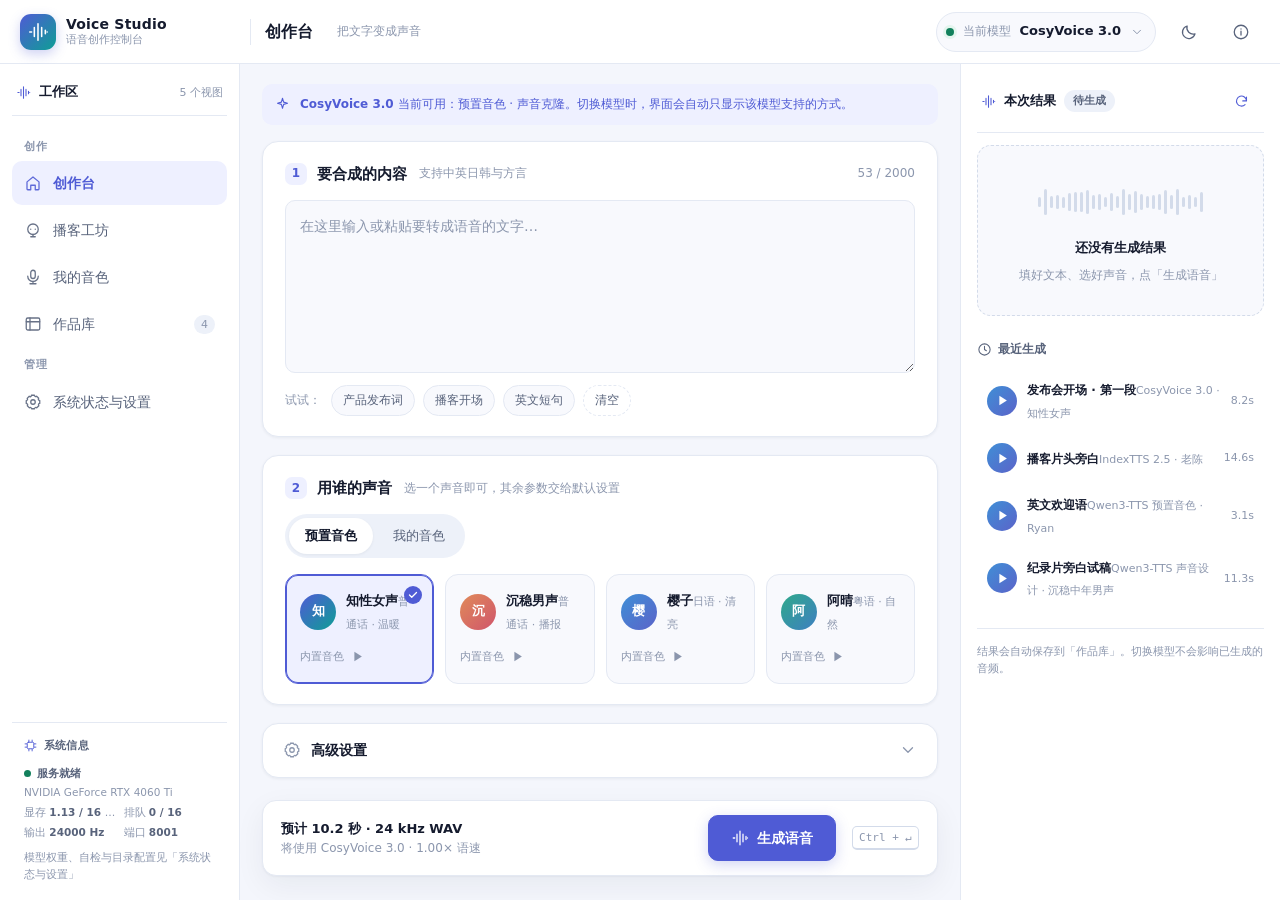
==== commit 547e4d10: "Voice Studio UI 按设计稿重构: 移植 prototype.html v1.8 全套设计系统(明暗双主题/语义token), 全宽顶栏+左右等高侧栏框架, 创作台'选声音'三分组替代模式" ====
--- a/design/prototype.html
+++ b/design/prototype.html
@@ -83,7 +83,7 @@
 .output{width:336px;flex:0 0 336px;border-left:1px solid var(--line);background:var(--surface);overflow-y:auto;padding:20px 20px 40px}
 .output[hidden]{display:none}
 .view[hidden]{display:none}
-.wb{max-width:880px;margin:0 auto}
+.wb{width:100%}
 
 /* 通用组件 */
 .panel{background:var(--surface);border:1px solid var(--line);border-radius:var(--r-card);box-shadow:var(--shadow-sm);padding:20px 22px;margin-bottom:18px}
@@ -160,14 +160,14 @@
 .kbd{font-size:11px;font-family:ui-monospace,Menlo,Consolas,monospace;padding:2px 6px;border:1px solid var(--line-2);border-bottom-width:2px;border-radius:5px;color:var(--text-3)}
 .notice{display:flex;gap:10px;align-items:flex-start;padding:11px 13px;border-radius:var(--r-ctl);background:var(--primary-soft);color:var(--primary);font-size:12px;line-height:1.55;margin-bottom:16px}
 .notice .ic{flex:none;margin-top:2px}
-.notice.warn{background:var(--warn-soft);color:var(--warn)}
+.notice.warn{background:var(--surface-2);color:var(--text-2);border-left:3px solid var(--warn)}
 
 /* 输出面板 */
 .out-head{display:flex;align-items:center;gap:8px;margin-bottom:16px}
 .out-head h3{margin:0;font-size:14px;font-weight:650}
 .pill{font-size:11px;padding:2px 9px;border-radius:var(--r-pill);background:var(--surface-3);color:var(--text-2);font-weight:600}
 .pill.ok{background:var(--ok-soft);color:var(--ok)}
-.pill.busy{background:var(--warn-soft);color:var(--warn)}
+.pill.busy{background:var(--primary-soft);color:var(--primary)}
 .out-empty{text-align:center;padding:34px 12px 30px;border:1px dashed var(--line-2);border-radius:14px;background:var(--surface-2)}
 .out-empty .wave-static{display:flex;align-items:center;justify-content:center;gap:3px;height:44px;margin-bottom:14px}
 .out-empty .wave-static i{display:block;width:3px;border-radius:3px;background:var(--line-2);height:var(--h)}
@@ -201,16 +201,16 @@
 .progress-fill{height:100%;width:0;background:var(--primary);border-radius:5px;transition:width .3s linear}
 
 /* 其它视图 */
-.view-head{display:flex;align-items:flex-end;gap:14px;margin-bottom:20px;max-width:1100px;margin-left:auto;margin-right:auto}
+.view-head{display:flex;align-items:flex-end;gap:14px;margin-bottom:20px}
 .view-head h2{margin:0;font-size:21px;font-weight:700;letter-spacing:.2px}
 .view-head p{margin:2px 0 0;font-size:12px;color:var(--text-3)}
 .view-head .spacer{flex:1}
-.stat-row{display:grid;grid-template-columns:repeat(4,minmax(0,1fr));gap:12px;margin-bottom:18px;max-width:1100px;margin-left:auto;margin-right:auto}
+.stat-row{display:grid;grid-template-columns:repeat(4,minmax(0,1fr));gap:12px;margin-bottom:18px}
 .stat{background:var(--surface);border:1px solid var(--line);border-radius:14px;padding:15px 17px}
 .stat .k{font-size:11px;color:var(--text-3)}
 .stat .v{font-size:22px;font-weight:700;font-variant-numeric:tabular-nums;line-height:1.35}
 .stat .v small{font-size:12px;font-weight:500;color:var(--text-3)}
-.wrap{max-width:1100px;margin:0 auto}
+.wrap{width:100%}
 .list{background:var(--surface);border:1px solid var(--line);border-radius:var(--r-card);overflow:hidden;box-shadow:var(--shadow-sm)}
 .list-row{display:flex;align-items:center;gap:14px;padding:13px 18px;border-bottom:1px solid var(--line);min-height:64px}
 .list-row:last-child{border-bottom:none}
@@ -403,16 +403,303 @@
 .og-head{padding-bottom:9px;margin-bottom:10px;border-bottom:1px solid var(--line)}
 .og-count{background:var(--surface-3);padding:1px 8px;border-radius:999px}
 .task-row,.ep-row{padding:10px;border-radius:11px;margin-bottom:3px;transition:background .16s var(--ease)}
-.task-row.st-live,.ep-row.st-live{background:var(--warn-soft)}
-.task-row.st-err,.ep-row.st-err{background:var(--danger-soft)}
-.tag.ok{background:var(--ok-soft);color:var(--ok)}
-.tag.warn,.tag.live{background:var(--warn-soft);color:var(--warn)}
-.tag.err{background:var(--danger-soft);color:var(--danger)}
+/* 状态色规则已统一迁移到 v1.6 段（避免暖色告警墙），此处不再重复定义 */
 .times,.range-val,.og-count,.task-row .tm span,.ep-row .em span,.stat .v,.llm-strip .lm{font-variant-numeric:tabular-nums}
 .modal{border-radius:20px;padding:24px}
 .modal .detail-grid{border-top:1px solid var(--line);border-bottom:1px solid var(--line);padding:12px 0}
 @media(max-width:1180px){.pod-grid3{grid-template-columns:1fr 1fr}#pod-cast-col{grid-column:1/-1}}
 @media(max-width:720px){.pod-grid3{grid-template-columns:1fr}#pod-cast-col{grid-column:auto}.pcol{padding:16px}.pcol-sub{padding-left:0}.dlg-list{margin-left:8px;padding-left:12px}.out-zone{padding:16px}.out-tabs{overflow-x:auto}.out-tabs button{white-space:nowrap}}
+/* ===== v1.4 全局框架：左右侧栏等高、同风格 ===== */
+.app{flex-direction:column}
+.topbar{width:100%;flex:0 0 64px;padding:0 20px;gap:14px}
+.top-brand{display:flex;align-items:center;gap:10px;width:216px;flex:none;padding-right:16px}
+.top-brand .brand-name{font-size:14px}
+.top-divider{width:1px;height:26px;background:var(--line);flex:none}
+.frame{display:flex;flex:1;min-height:0;width:100%}
+.workspace{flex:1;min-width:0;min-height:0}
+.panel-caption{display:flex;align-items:center;gap:8px;padding:0 4px 12px;margin-bottom:12px;border-bottom:1px solid var(--line)}
+.panel-caption h3{margin:0;font-size:13px;font-weight:650;letter-spacing:.1px}
+.panel-caption .ic{color:var(--primary)}
+.cap-meta{margin-left:auto;font-size:11px;color:var(--text-3);font-variant-numeric:tabular-nums}
+.sidebar .nav-label{padding:0 12px 6px;margin-top:10px}
+.sidebar .nav a{min-height:44px}
+.out-head{gap:8px;margin-bottom:12px;padding:0 4px 12px;border-bottom:1px solid var(--line)}
+.out-head h3{font-size:13px}
+.side-foot,.out-tip{border-top:1px solid var(--line);padding-top:14px;font-size:11px;color:var(--text-3)}
+.out-tip{margin-top:18px;line-height:1.6}
+@media(min-width:721px){.sidebar{width:240px;flex:0 0 240px;height:auto;position:static;padding:18px 12px 16px}}
+@media(min-width:1001px){.output{width:320px;flex:0 0 320px;padding:18px 16px 32px}.top-brand{width:216px}}
+@media(max-width:1000px){.top-brand{width:auto;padding-right:0}.top-divider{display:none}}
+@media(max-width:720px){.frame{padding-bottom:62px}.topbar{flex:0 0 58px;padding:0 12px;gap:8px}.top-brand{width:auto;padding-right:2px}.top-brand .brand-name,.top-brand .brand-sub{display:none}.top-brand .brand-mark{width:30px;height:30px;border-radius:9px}.sidebar .panel-caption{display:none}}
+/* ===== v1.5 内容区铺满：去掉居中留白，宽高都撑满 ===== */
+.content{padding:20px 22px 24px;display:flex;flex-direction:column}
+.content>.view{flex:1;min-height:0;display:flex;flex-direction:column}
+.content>.view[hidden]{display:none}
+.wb,.wrap,.view-head,.stat-row{max-width:none;width:100%;margin-left:0;margin-right:0}
+.wb{flex:1;display:flex;flex-direction:column}
+#wb-text-panel{flex:1;display:flex;flex-direction:column;min-height:230px}
+#wb-text-panel .textarea{flex:1;min-height:180px}
+.wb>details.adv,.wb>.actionbar,.view-head,.pod-stepper{flex:0 0 auto}
+.wrap{flex:1;display:flex;flex-direction:column;min-height:0}
+.pod-grid3{flex:1.35;min-height:0;align-items:stretch}
+.pod-grid3>.pcol{display:flex;flex-direction:column;min-height:0}
+.dlg-list{flex:1;min-height:160px;max-height:none;overflow-y:auto}
+.out-zone{flex:1;min-height:230px;display:flex;flex-direction:column}
+.list,.model-cards,.voice-grid{flex:1}
+@media(max-width:1000px){.dlg-list{max-height:60vh}#wb-text-panel .textarea{min-height:150px}.pod-grid3{flex:none}.out-zone{flex:none}}
+@media(max-width:720px){.content{padding:14px 12px 20px}.wb,.wrap{display:block}.content>.view{display:block}#wb-text-panel{display:block}#wb-text-panel .textarea{min-height:150px}.pod-grid3,.out-zone{display:block}.dlg-list{max-height:52vh}.list,.model-cards,.voice-grid{flex:none}}
+/* ===== v1.5 修正：消除纵向溢出与三栏列宽失衡 ===== */
+.wb{min-height:0}
+#wb-text-panel{min-height:0}
+#wb-text-panel .textarea{min-height:120px}
+.actionbar{position:static}
+.pod-grid3{grid-template-columns:minmax(0,1.02fr) minmax(0,1.18fr) minmax(0,.84fr);flex:1.7}
+.pod-grid3>.pcol{min-width:0}
+.pod-grid3 .textarea,.pod-grid3 .input,.pod-grid3 select,.pod-grid3 .llm-strip .lm{min-width:0;max-width:100%}
+.spk-row{grid-template-columns:minmax(0,1fr) minmax(0,1fr)}
+.dlg-list{min-height:0}
+.out-zone{flex:1;min-height:200px}
+@media(min-width:1001px){.grid{grid-template-columns:repeat(4,minmax(0,1fr))}}
+@media(max-width:1000px){.pod-grid3{grid-template-columns:minmax(0,1fr) minmax(0,1fr)}.grid{grid-template-columns:repeat(2,minmax(0,1fr))}}
+/* ===== v1.5 二次修正：三栏内部滚动，内容不再溢出卡片 ===== */
+.pod-grid3{flex:2}
+.pod-grid3>.pcol{min-width:0;overflow-y:auto;overflow-x:hidden}
+.dlg-list{flex:0 0 auto;overflow:visible;min-height:0;max-height:none}
+.out-zone{min-height:180px}
+/* ===== v1.5 三次修正：成稿按钮常驻底部，三栏比例再平衡 ===== */
+#pod-source{overflow:hidden}
+#pod-source .src-scroll{flex:1;min-height:0;overflow-y:auto;padding-right:2px;scrollbar-width:thin}
+#pod-source .src-actions{flex:0 0 auto;margin-top:8px;gap:6px}
+#pod-source .src-actions .btn{min-height:38px}
+#pod-source .textarea{height:110px;min-height:110px}
+.pod-grid3{flex:3}
+.out-zone{min-height:150px;overflow-y:auto}
+.spk-card{margin-bottom:8px}
+.pod-grid3>.pcol{scrollbar-width:thin;scrollbar-color:var(--line-2) transparent}
+/* ===== v1.5 收尾：成品区按钮完整可见 ===== */
+.pod-grid3{flex:2.6}
+.out-zone{min-height:185px;padding:14px 20px}
+.out-zone .pcol-head{margin-bottom:2px}
+.out-zone .out-tabs{margin-bottom:10px}
+.out-zone .out-tabs button{padding:6px 14px;min-height:34px}
+.out-zone .result-card{padding:12px}
+.out-zone .wave{height:36px}
+.out-zone .times{margin-bottom:6px}
+/* ===== v1.6 右侧面板配色重构：语义色降噪，回归单色系 ===== */
+/* 诊断：进行中/推流中被涂成警告黄、失败整行铺淡红、彩色标签+彩色圆点叠加，
+   形成「告警墙」；而全站只有蓝紫主色 + 中性灰 + 少量青绿。
+   重设计：① 语义归位（进行中=主色活动态，不是警告；完成=安静中性；失败=唯一警示）
+           ② 色彩面积收敛到 <5%（整行底色 → 3px 竖条 + 7px 圆点）
+           ③ 容器去「框中框」，与左栏/内容卡片同一套扁平语言            */
+.out-group{border:none;background:transparent;border-radius:0;padding:0;margin-bottom:18px}
+.og-head{padding:0 4px 8px;margin-bottom:6px;border-bottom:1px solid var(--line)}
+.og-title{font-size:12px;font-weight:650;color:var(--text-2);letter-spacing:.2px}
+.og-count{background:var(--surface-3);color:var(--text-2);padding:1px 7px;font-weight:600}
+.og-live{font-size:11px;font-weight:650;color:var(--primary);background:var(--primary-soft);padding:2px 9px;border-radius:999px;letter-spacing:.1px}
+/* 行：统一中性，左侧语义竖条代替整行铺色 */
+.task-row,.ep-row{position:relative;background:transparent;border-radius:9px;padding:9px 10px 9px 14px;margin-bottom:2px;transition:background .16s var(--ease)}
+.task-row:hover,.ep-row:hover{background:var(--surface-2)}
+.task-row::before,.ep-row::before{content:'';position:absolute;left:4px;top:13px;bottom:13px;width:3px;border-radius:3px;background:transparent}
+.task-row.st-live::before,.ep-row.st-live::before{background:var(--primary)}
+.task-row.st-err::before,.ep-row.st-err::before{background:var(--danger)}
+.task-row.st-live,.ep-row.st-live,.task-row.st-err,.ep-row.st-err{background:transparent}
+.task-row.st-live:hover,.ep-row.st-live:hover,.task-row.st-err:hover,.ep-row.st-err:hover{background:var(--surface-2)}
+.task-row.st-live .tm b,.ep-row.st-live .em b{color:var(--primary)}
+/* 标签：一律中性胶囊，语义交给圆点与文字，不再四种底色 */
+.tag.ok,.tag.warn,.tag.live,.tag.err{background:var(--surface-3);color:var(--text-2);font-weight:600;border:1px solid var(--line);padding:2px 9px}
+.tag.err{color:var(--danger);border-color:var(--line)}
+.tag-dot{display:inline-block;width:6px;height:6px;border-radius:50%;margin-right:6px;vertical-align:1px;background:var(--text-3)}
+.tag.live .tag-dot{background:var(--primary)}
+.tag.acc .tag-dot{background:var(--accent)}
+.tag.ok .tag-dot{background:var(--text-3)}
+.tag.err .tag-dot{background:var(--danger)}
+/* 圆点：缩小 + 语义色环，消除实心高饱和色块 */
+.task-row .dot,.ep-row .dot{width:7px;height:7px;box-shadow:0 0 0 2px var(--surface-3);margin-top:6px;flex:none}
+.task-row.st-live .dot,.ep-row.st-live .dot{box-shadow:0 0 0 2px var(--primary-soft)}
+.task-row.st-err .dot,.ep-row.st-err .dot{box-shadow:0 0 0 2px var(--danger-soft)}
+/* 进度条、顶部计数同归主色系 */
+.qbar{height:3px;background:var(--surface-3)}
+.qbar-fill{background:var(--primary);opacity:.9}
+.pill.busy{background:var(--primary-soft);color:var(--primary)}
+/* 详情面板失败提示：中性底 + 左侧红条，不用整块暖色 */
+#pod-detail-body .notice.warn{border-left-color:var(--danger)}
+/* ===== v1.7 内容源：编辑区撑满 + 大模型配置归位到底部 ===== */
+/* 诊断：.src-scroll 仅 98px 却塞了 220px 内容 → 文本域被裁一半、配置条需滚动才可见。
+   重排：编辑区吃掉全部剩余高度；两个成稿按钮并排压缩；大模型配置从输入区内部
+   移到卡片最底部（次要设置，只服务「大模型改写」路径），顶部重复入口一并收拢。 */
+#pod-source .src-scroll{display:flex;flex-direction:column;overflow:hidden}
+#pod-source .src-tabs{flex:0 0 auto;margin-bottom:8px}
+#pod-source .src-tabs button{min-height:30px;padding:5px 8px}
+/* 关键：min-height 归零让编辑区按 flex 剩余高度收缩，不再顶出滚动区与按钮重叠 */
+#pod-source .textarea{flex:1;height:auto;min-height:0;resize:none}
+#pod-source .dropzone{flex:1;min-height:0;display:flex;flex-direction:column;justify-content:center}
+/* 副标题并入 placeholder，把这一行的高度让给编辑区 */
+#pod-source .pcol-sub{display:none}
+#pod-source .src-actions{flex-direction:row;gap:8px;margin-top:8px}
+#pod-source .src-actions .btn{flex:1;min-width:0;min-height:36px;padding:6px 8px;font-size:12px;white-space:nowrap}
+#pod-source .src-actions .btn .ic{width:14px;height:14px}
+/* 配置条：底部扁平 footer，用分隔线而非卡片框 */
+#pod-source .llm-strip{margin-top:7px;padding:7px 0 0;border:0;border-top:1px solid var(--line);border-radius:0;background:transparent}
+#pod-source .llm-strip .lm b{color:var(--text-2)}
+#pod-source .llm-strip .chip{min-height:24px;padding:1px 9px;font-size:11px}
+#pod-source>p.chip-label{margin-top:5px;font-size:11px;line-height:1.35;white-space:nowrap;overflow:hidden;text-overflow:ellipsis}
+#pod-source .notice.warn{margin-top:6px;padding:7px 11px}
+/* 成品区沿用 v1.5 验证过的 185px 安全高度，保证三个按钮与波形完整可见 */
+@media(max-width:720px){#pod-source .src-actions{flex-direction:column}#pod-source .textarea{min-height:150px}}
+/* ===== v1.8 音色库：按原实现 1:1 补齐能力，只重组结构 ===== */
+.vlib-card{background:var(--surface);border:1px solid var(--line);border-radius:var(--r-card);padding:18px 20px 20px;box-shadow:var(--shadow-sm);margin-bottom:20px}
+.vlib-cap{display:flex;align-items:center;gap:9px;padding:0 2px 12px;margin-bottom:16px;border-bottom:1px solid var(--line)}
+.vlib-cap h3{margin:0;font-size:13px;font-weight:650}
+.vlib-cap .spacer{flex:1}
+.vlib-grid{display:grid;grid-template-columns:1.05fr .95fr;gap:18px}
+.vlib-drop{position:relative;border:1.5px dashed var(--line-2);border-radius:14px;background:var(--surface-2);min-height:208px;display:flex;flex-direction:column;align-items:center;justify-content:center;gap:6px;padding:18px;text-align:center;cursor:pointer;transition:border-color .16s var(--ease),background .16s var(--ease)}
+.vlib-drop:hover,.vlib-drop.drag{border-color:var(--primary);background:var(--primary-soft)}
+.vlib-drop.invalid{border-color:var(--danger)}
+.vlib-drop .dz-icon{width:42px;height:42px;border-radius:13px;display:grid;place-items:center;background:var(--primary-soft);color:var(--primary);margin-bottom:4px}
+.vlib-drop .dz-title{font-size:13px;font-weight:650}
+.vlib-drop .dz-hint{font-size:11px;color:var(--text-3);line-height:1.55}
+.vlib-file{width:100%;text-align:left;background:var(--surface);border:1px solid var(--line);border-radius:11px;padding:10px 12px;margin-top:8px}
+.vlib-file b{display:block;font-size:12px;word-break:break-all}
+.vlib-file span{font-size:11px;color:var(--text-3)}
+.vlib-file .ok{color:var(--primary);font-weight:650}
+.vlib-file .bad{color:var(--danger);font-weight:650}
+.vlib-wave{display:flex;align-items:center;gap:2px;height:26px;margin-top:8px}
+.vlib-wave i{flex:1;background:var(--primary);opacity:.4;border-radius:2px;height:var(--h)}
+.vlib-form{display:flex;flex-direction:column;gap:10px}
+.vlib-form .vfield label{display:block;font-size:12px;font-weight:600;color:var(--text-2);margin-bottom:5px}
+.vlib-form .vfield label .req{color:var(--danger);margin-left:2px}
+.vlib-form .input,.vlib-form .textarea{width:100%}
+.vlib-form .textarea{min-height:88px;resize:vertical}
+.vlib-form .hint{font-size:11px;color:var(--text-3);line-height:1.5;margin:0}
+.vlib-err{background:var(--surface-2);border-left:3px solid var(--danger);border-radius:0 9px 9px 0;padding:8px 11px;font-size:11px;color:var(--text-2);line-height:1.5}
+.vlib-save{display:flex;align-items:center;gap:8px;flex-wrap:wrap;margin-top:2px}
+.vlib-save .btn{min-height:40px}
+.vlib-save .why{font-size:11px;color:var(--text-3)}
+.vlib-list-head{display:flex;align-items:center;gap:10px;margin:0 2px 12px}
+.vlib-list-head h3{margin:0;font-size:13px;font-weight:650}
+.vlib-list-head .spacer{flex:1}
+.voice-grid{align-content:start;grid-auto-rows:max-content}
+.vcard .vc-top{align-items:flex-start}
+.vcard .vc-top>span:nth-child(2){flex:1;min-width:0}
+.vcard .vc-name,.vcard .vc-meta{display:block;white-space:nowrap;overflow:hidden;text-overflow:ellipsis}
+.vcard .vc-badge{margin-left:auto;flex:none}
+.vcard .vc-prompt{font-size:12px;color:var(--text-2);line-height:1.6;margin:8px 0 0;display:-webkit-box;-webkit-line-clamp:2;-webkit-box-orient:vertical;overflow:hidden;min-height:38px}
+.vcard .mini-wave{margin:9px 0 4px;height:20px}
+.vcard .vc-actions{display:flex;flex-wrap:wrap;gap:6px;margin-top:10px}
+.vcard .vc-actions .btn{min-height:30px;padding:4px 9px;font-size:11px;flex:1;min-width:0;justify-content:center;white-space:nowrap}
+.vcard .vc-actions .btn.danger{color:var(--danger)}
+.vcard .vc-date{font-size:11px;color:var(--text-3);margin-top:9px;padding-top:8px;border-top:1px solid var(--line);font-variant-numeric:tabular-nums}
+.vcard .vc-edit{display:flex;flex-direction:column;gap:8px}
+.vcard .vc-edit label{font-size:11px;font-weight:600;color:var(--text-2)}
+.vcard .vc-edit .textarea{min-height:70px}
+.vlib-empty{grid-column:1/-1;padding:34px 16px;text-align:center;border:1px dashed var(--line-2);border-radius:14px;background:var(--surface-2);color:var(--text-3);font-size:12px}
+/* 右侧「音色提交记录」分组，复用任务队列的单色系行样式 */
+.vside-row{display:flex;align-items:center;gap:9px;padding:9px 8px;border-radius:9px;cursor:pointer}
+.vside-row:hover{background:var(--surface-2)}
+.vside-row .dot{width:7px;height:7px;box-shadow:0 0 0 2px var(--primary-soft);background:var(--primary)}
+.vside-row .vm{flex:1;min-width:0}
+.vside-row .vm b{display:block;font-size:12px;white-space:nowrap;overflow:hidden;text-overflow:ellipsis}
+.vside-row .vm span{font-size:11px;color:var(--text-3)}
+@media(max-width:1180px){.vlib-grid{grid-template-columns:1fr}.vlib-drop{min-height:160px}}
+@media(max-width:720px){.voice-grid{grid-template-columns:1fr}.vlib-cap{flex-wrap:wrap}.vcard .vc-actions .btn{flex:1 1 45%}}
+/* ── 05G 系统状态：模型元信息 / 逐卡自检 / GPU / 服务 ── */
+.model-cards{grid-template-columns:repeat(4,minmax(0,1fr));gap:10px}
+.mcard{padding:10px 12px;display:flex;flex-direction:column;min-width:0}
+.mcard .mc-top{margin-bottom:5px;gap:7px}
+.mcard .mc-name{font-size:12px;min-width:0;overflow:hidden;text-overflow:ellipsis;white-space:nowrap}
+.mcard .mc-note{font-size:10.5px;margin-bottom:6px;line-height:1.4}
+.mcard .mc-foot{margin-top:auto;flex-wrap:wrap;gap:6px;padding-top:7px;border-top:1px solid var(--line)}
+.view[data-view="system"]{overflow-y:auto}
+.view[data-view="system"] .model-cards{flex:0 0 auto;align-content:start}
+.sys-footnote{margin-top:auto;padding-top:14px;border-top:1px solid var(--line);font-size:11px;line-height:1.65;color:var(--text-3)}
+.mcard .mc-foot .btn{flex:1 1 auto;min-width:0;font-size:11px;padding:4px 8px;min-height:28px}
+.sys-kv{display:flex;gap:5px;font-size:10.5px;line-height:1.45;color:var(--text-3);min-width:0}
+.sys-kv .k{flex:none}
+.sys-kv .v{flex:1;min-width:0;color:var(--text-2);overflow:hidden;text-overflow:ellipsis;white-space:nowrap}
+.sys-kv .v.open{white-space:normal;word-break:break-all;overflow:visible}
+.sys-kv .v.link{cursor:pointer}
+.sys-kv .v.link:hover{color:var(--primary)}
+.sys-hint{margin-top:7px;padding:6px 8px;border-radius:0 8px 8px 0;border-left:2px solid var(--warn);background:var(--surface-2);font-size:10.5px;line-height:1.5;color:var(--text-2)}
+.sys-doct{margin-top:8px;padding:8px 9px;border-radius:9px;background:var(--surface-2);border-left:2px solid var(--primary);font-size:10.5px;line-height:1.55}
+.sys-doct .r{display:flex;gap:6px;color:var(--text-2)}
+.sys-doct .r .lb{flex:none;color:var(--text-3)}
+.sys-doct .ok{color:var(--ok)}
+.sys-doct .bad{color:var(--danger)}
+/* 概览卡合并 GPU / 服务信息后：主指标 + 两行明细，四项各只出现一次 */
+.stat .s-model{font-size:11px;line-height:1.45;color:var(--text-2);margin:5px 0 6px;word-break:break-word}
+.stat .s-mid{font-size:15px;font-weight:700;font-variant-numeric:tabular-nums;line-height:1.4;color:var(--text-2)}
+.stat .s-mid small{font-size:11px;font-weight:500;color:var(--text-3)}
+.stat .s-kv{display:flex;justify-content:space-between;gap:8px;font-size:10.5px;color:var(--text-3);padding:2px 0;min-width:0}
+.stat .s-kv span{white-space:nowrap}
+.stat .s-kv b{color:var(--text-2);font-weight:600;font-variant-numeric:tabular-nums;white-space:nowrap;overflow:hidden;text-overflow:ellipsis}
+.stat .bar-track{margin-top:7px}
+/* 左下红框：侧栏「系统信息」速览，沿用 panel-caption 的分隔线语言 */
+.sys-cap{display:flex;align-items:center;gap:7px;padding:0 12px 8px;font-size:11px;font-weight:650;color:var(--text-2);letter-spacing:.02em}
+.sys-cap .ic{color:var(--primary);width:13px;height:13px}
+.sys-mini{display:grid;grid-template-columns:1fr 1fr;gap:3px 8px;padding:2px 12px 8px}
+.sys-mini div{font-size:10.5px;color:var(--text-3);white-space:nowrap;overflow:hidden;text-overflow:ellipsis}
+.sys-mini b{color:var(--text-2);font-weight:600;font-variant-numeric:tabular-nums}
+.sys-mini .full{grid-column:1/-1}
+.spin{animation:spin .8s linear infinite}
+@keyframes spin{to{transform:rotate(360deg)}}
+@media(max-width:1180px){.model-cards{grid-template-columns:repeat(2,minmax(0,1fr))}}
+@media(max-width:720px){.model-cards{grid-template-columns:1fr}.sys-mini{grid-template-columns:1fr}}
+/* ── 05G-2 概览加底色 + 字号层级重排，与下方模型网格明确分层 ── */
+.view[data-view="system"] .sys-overview{background:var(--primary-soft);border:1px solid var(--line);border-radius:16px;padding:11px 12px 13px;margin-bottom:16px;flex:0 0 auto}
+.sys-overview-head{display:flex;align-items:center;gap:8px;padding:0 3px 9px;font-size:12px;font-weight:650;color:var(--text-2)}
+.sys-overview-head .ic{width:14px;height:14px;color:var(--primary)}
+.sys-overview-head .spacer{flex:1}
+.sys-overview-head .ov-note{font-size:11px;font-weight:400;color:var(--text-3)}
+.view[data-view="system"] #sys-stats{margin-bottom:0;gap:10px}
+.view[data-view="system"] #sys-stats .stat{background:var(--surface);border-color:transparent;box-shadow:var(--shadow-sm);padding:11px 14px}
+.view[data-view="system"] #sys-stats .k{font-size:12px;font-weight:600;color:var(--text-2)}
+.view[data-view="system"] #sys-stats .v{font-size:23px}
+.view[data-view="system"] #sys-stats .v small{font-size:12px}
+.stat .s-model{font-size:12px;line-height:1.45;margin:4px 0 5px}
+.stat .s-mid{font-size:16px}
+.stat .s-mid small{font-size:11.5px}
+.stat .s-kv{font-size:11.5px;padding:2px 0}
+.stat .s-kv b{font-size:11.5px}
+/* 模型卡：取消拉伸留白，正文放大到可读尺寸 */
+.view[data-view="system"] .mcard{padding:13px 14px}
+.view[data-view="system"] .mcard .mc-name{font-size:13px}
+.view[data-view="system"] .mcard .tag{font-size:11px}
+.view[data-view="system"] .mcard .mc-note{font-size:11.5px;line-height:1.5;margin-bottom:8px}
+.view[data-view="system"] .sys-kv{font-size:11.5px;line-height:1.55}
+.view[data-view="system"] .mcard .mc-foot .btn{font-size:12px;padding:5px 9px;min-height:30px}
+.view[data-view="system"] .sys-hint,.view[data-view="system"] .sys-doct{font-size:11.5px}
+@media(max-width:1180px){.view[data-view="system"] .sys-overview .stat-row{grid-template-columns:repeat(2,minmax(0,1fr))}}
+@media(max-width:720px){.view[data-view="system"] .sys-overview .stat-row{grid-template-columns:1fr}.sys-overview-head .ov-note{display:none}}
+/* ── 05H 权重目录设置弹窗 ── */
+.sys-settings{width:min(720px,100%)}
+.ss-section{margin-bottom:14px}
+.ss-section h4{display:flex;align-items:center;gap:8px;margin:0 0 8px;font-size:12px;font-weight:650;color:var(--text-2)}
+.ss-section h4 span{font-size:11px;font-weight:400;color:var(--text-3)}
+.ss-row{background:var(--surface-2);border:1px solid var(--line);border-radius:10px;padding:8px 10px;margin-bottom:7px}
+.ss-row.focus{border-color:var(--primary);box-shadow:0 0 0 3px var(--primary-soft)}
+.ss-head{display:flex;align-items:center;gap:8px;margin-bottom:5px;min-width:0}
+.ss-head b{font-size:11.5px;font-weight:650;white-space:nowrap;overflow:hidden;text-overflow:ellipsis;min-width:0}
+.ss-env{flex:none;font-size:10px;color:var(--text-3);background:var(--surface-3);border-radius:5px;padding:1px 6px;font-family:ui-monospace,Consolas,monospace;white-space:nowrap}
+.ss-head .spacer{flex:1}
+.ss-path{width:100%;font-size:11.5px;font-family:ui-monospace,Consolas,monospace;padding:6px 9px;min-height:30px}
+.sys-env-hint{margin:12px 0 0;padding-top:10px;border-top:1px solid var(--line);font-size:11px;line-height:1.6;color:var(--text-3)}
+.sys-env-hint code{font-size:10.5px;background:var(--surface-3);padding:1px 4px;border-radius:4px}
+.mcard .sys-kv .ss-edit{flex:none;width:18px;height:18px;border:0;background:transparent;color:var(--text-3);cursor:pointer;padding:0;display:grid;place-items:center;border-radius:5px}
+.mcard .sys-kv .ss-edit:hover{color:var(--primary);background:var(--primary-soft)}
+.mcard .sys-kv .ss-edit .ic{width:12px;height:12px}
+.ss-section.models,.ss-section.envs{display:grid;grid-template-columns:repeat(2,minmax(0,1fr));gap:7px}
+.ss-section.models h4,.ss-section.envs h4{grid-column:1/-1;margin-bottom:0}
+.ss-section.models .ss-row,.ss-section.envs .ss-row{margin-bottom:0}
+.ss-row{padding:5px 8px}
+.ss-head{margin-bottom:2px}
+.ss-env{max-width:148px;overflow:hidden;text-overflow:ellipsis}
+.ss-path{min-height:26px;padding:4px 8px;font-size:11px}
+.sys-settings{display:flex;flex-direction:column;max-height:90vh;padding-bottom:0}
+.sys-settings>h3,.sys-settings>.msub,.sys-settings>.ss-actions,.sys-settings>.sys-env-hint{flex:none}
+#sys-settings-body{flex:1;min-height:0;overflow-y:auto;padding-right:6px}
+.ss-actions{display:flex;gap:8px;flex-wrap:wrap;background:var(--surface);padding:12px 0 16px;border-top:1px solid var(--line);margin-top:10px}
+.sys-env-hint{padding-bottom:4px}
+@media(max-width:720px){.sys-settings{width:100%}.ss-env{display:none}.ss-section.models,.ss-section.envs{grid-template-columns:1fr}}
 @media(prefers-reduced-motion:reduce){*{animation:none!important;transition:none!important;scroll-behavior:auto!important}}
 </style>
 </head>
@@ -443,43 +730,46 @@
 </svg>
 
 <div class="app">
-  <aside class="sidebar">
-    <div class="brand">
+  <header class="topbar">
+    <div class="top-brand">
       <div class="brand-mark"><svg class="ic lg"><use href="#i-wave"/></svg></div>
       <div><div class="brand-name">Voice Studio</div><div class="brand-sub">语音创作控制台</div></div>
     </div>
-    <div class="nav-label">创作</div>
-    <nav class="nav" id="nav-primary" aria-label="主导航">
-      <a data-act="view" data-key="workbench" class="active"><svg class="ic"><use href="#i-home"/></svg>创作台</a>
-      <a data-act="view" data-key="podcast"><svg class="ic"><use href="#i-pod"/></svg>播客工坊</a>
-      <a data-act="view" data-key="voices"><svg class="ic"><use href="#i-mic"/></svg>我的音色</a>
-      <a data-act="view" data-key="library"><svg class="ic"><use href="#i-lib"/></svg>作品库<span class="nav-badge" id="nav-count">4</span></a>
-    </nav>
-    <div class="nav-label">管理</div>
-    <nav class="nav" aria-label="次级导航">
-      <a data-act="view" data-key="system"><svg class="ic"><use href="#i-set"/></svg>系统状态</a>
-    </nav>
-    <div class="side-foot">
-      <div class="status-line"><span class="dot"></span><span>服务就绪 · 7 个模型可用</span></div>
-      <div class="side-note">GPU 显存与队列详情见「系统状态」</div>
+    <div class="top-divider"></div>
+    <h1 class="page-title" id="page-title">创作台</h1>
+    <span class="page-sub" id="page-sub">把文字变成声音</span>
+    <div class="top-spacer"></div>
+    <div class="model-wrap">
+      <button class="model-btn" id="model-btn" data-act="toggle-menu" aria-haspopup="listbox" aria-expanded="false">
+        <span class="dot"></span><span class="lbl">当前模型</span><span class="val" id="model-name">CosyVoice 3.0</span>
+        <svg class="ic"><use href="#i-chev"/></svg>
+      </button>
+      <div class="menu" id="model-menu" role="listbox" hidden></div>
     </div>
-  </aside>
-
-  <div class="shell">
-    <header class="topbar">
-      <h1 class="page-title" id="page-title">创作台</h1>
-      <span class="page-sub" id="page-sub">把文字变成声音</span>
-      <div class="top-spacer"></div>
-      <div class="model-wrap">
-        <button class="model-btn" id="model-btn" data-act="toggle-menu" aria-haspopup="listbox" aria-expanded="false">
-          <span class="dot"></span><span class="lbl">当前模型</span><span class="val" id="model-name">CosyVoice 3.0</span>
-          <svg class="ic"><use href="#i-chev"/></svg>
-        </button>
-        <div class="menu" id="model-menu" role="listbox" hidden></div>
+    <button class="icon-btn" data-act="theme" title="切换明暗主题" aria-label="切换明暗主题"><svg class="ic" id="theme-icon"><use href="#i-moon"/></svg></button>
+    <button class="icon-btn" data-act="help" title="快捷键说明" aria-label="快捷键说明"><svg class="ic"><use href="#i-info"/></svg></button>
+  </header>
+
+  <div class="frame">
+    <aside class="sidebar">
+      <div class="panel-caption"><svg class="ic sm"><use href="#i-wave"/></svg><h3>工作区</h3><span class="cap-meta">5 个视图</span></div>
+      <div class="nav-label">创作</div>
+      <nav class="nav" id="nav-primary" aria-label="主导航">
+        <a data-act="view" data-key="workbench" class="active"><svg class="ic"><use href="#i-home"/></svg>创作台</a>
+        <a data-act="view" data-key="podcast"><svg class="ic"><use href="#i-pod"/></svg>播客工坊</a>
+        <a data-act="view" data-key="voices"><svg class="ic"><use href="#i-mic"/></svg>我的音色</a>
+        <a data-act="view" data-key="library"><svg class="ic"><use href="#i-lib"/></svg>作品库<span class="nav-badge" id="nav-count">4</span></a>
+      </nav>
+      <div class="nav-label">管理</div>
+      <nav class="nav" aria-label="次级导航">
+        <a data-act="view" data-key="system"><svg class="ic"><use href="#i-set"/></svg>系统状态与设置</a>
+      </nav>
+      <div class="side-foot">
+        <div class="sys-cap"><svg class="ic sm"><use href="#i-cpu"/></svg><span>系统信息</span></div>
+        <div class="sys-mini" id="sys-mini"></div>
+        <div class="side-note">模型权重、自检与目录配置见「系统状态与设置」</div>
       </div>
-      <button class="icon-btn" data-act="theme" title="切换明暗主题" aria-label="切换明暗主题"><svg class="ic" id="theme-icon"><use href="#i-moon"/></svg></button>
-      <button class="icon-btn" data-act="help" title="快捷键说明" aria-label="快捷键说明"><svg class="ic"><use href="#i-info"/></svg></button>
-    </header>
+    </aside>
 
     <div class="workspace">
       <main class="content" id="content">
@@ -489,7 +779,7 @@
           <div class="wb">
             <div class="notice" id="cap-notice"><svg class="ic sm"><use href="#i-spark"/></svg><span id="cap-text"></span></div>
 
-            <div class="panel">
+            <div class="panel" id="wb-text-panel">
               <div class="panel-head"><span class="step">1</span><h2 class="panel-title">要合成的内容</h2><span class="panel-desc">支持中英日韩与方言</span><span class="panel-hint" id="char-count">0 / 2000</span></div>
               <textarea class="textarea" id="text-input" maxlength="2000" placeholder="在这里输入或粘贴要转成语音的文字…" aria-label="合成文本"></textarea>
               <div class="chips" id="sample-chips">
@@ -523,7 +813,7 @@
 
         <!-- 播客工坊：保留原有全部能力，按 内容源 → 阵容 → 对话稿 → 成品 重组 -->
         <section class="view" data-view="podcast" hidden>
-          <div class="wrap" style="max-width:1400px">
+          <div class="wrap">
             <div class="view-head" style="max-width:none">
               <div><h2>播客工坊</h2><p>文章 / 文件 / 链接 → 多人对话稿 → 成品与直播推流</p></div>
               <div class="spacer"></div>
@@ -543,8 +833,13 @@
         <!-- 我的音色 -->
         <section class="view" data-view="voices" hidden>
           <div class="wrap">
-            <div class="view-head"><div><h2>我的音色</h2><p>上传 3~30 秒干净人声，之后在任何模型里复用</p></div><div class="spacer"></div><button class="btn btn-primary" data-act="upload"><svg class="ic sm"><use href="#i-up"/></svg>新建音色</button></div>
-            <div class="upload" id="upload-zone"><div class="up-icon"><svg class="ic lg"><use href="#i-up"/></svg></div><p>把音频拖到这里，或点击选择文件</p><span>WAV / MP3 · 3~30 秒 · 单人、无背景音乐效果最好</span></div>
+            <div class="view-head"><div><h2>我的音色</h2><p>上传 3~30 秒干净人声，之后在任何模型里复用</p></div><div class="spacer"></div>
+              <span class="tag" id="voice-count">0 个音色</span>
+              <button class="btn" data-act="voice-refresh"><svg class="ic sm"><use href="#i-refresh"/></svg>刷新</button>
+              <button class="btn btn-primary" data-act="voice-focus"><svg class="ic sm"><use href="#i-plus"/></svg>新建音色</button></div>
+            <!-- 上传新音色：拖拽/校验/波形 + 名称/参考文本表单 -->
+            <div id="voice-upload-card"></div>
+            <div class="vlib-list-head"><h3>已保存的音色</h3><span class="chip-label" id="voice-list-note"></span></div>
             <div class="voice-grid" id="voice-cards"></div>
           </div>
         </section>
@@ -562,20 +857,19 @@
         <!-- 系统状态 -->
         <section class="view" data-view="system" hidden>
           <div class="wrap">
-            <div class="view-head"><div><h2>系统状态</h2><p>模型权重、运行环境与资源占用一目了然</p></div><div class="spacer"></div><button class="btn btn-primary" data-act="doctor"><svg class="ic sm"><use href="#i-cpu"/></svg>运行环境自检</button></div>
-            <div class="stat-row">
-              <div class="stat"><div class="k">服务状态</div><div class="v" style="color:var(--ok);font-size:18px">就绪</div></div>
-              <div class="stat"><div class="k">已就绪模型</div><div class="v">7 <small>/ 7</small></div></div>
-              <div class="stat"><div class="k">显存占用</div><div class="v">6.4 <small>/ 16 GB</small></div><div class="bar-track"><div class="bar-fill" style="width:40%"></div></div></div>
-              <div class="stat"><div class="k">推理队列</div><div class="v">0 <small>/ 16</small></div></div>
+            <div class="view-head"><div><h2>系统状态与设置</h2><p>模型权重、运行环境与资源占用一目了然，可在此配置权重目录</p></div><div class="spacer"></div><span class="chip-label" id="sys-updated">刚刚刷新</span><button class="icon-btn" data-act="sys-refresh" id="sys-refresh-btn" title="刷新状态" aria-label="刷新状态"><svg class="ic sm" id="sys-refresh-icon"><use href="#i-refresh"/></svg></button><button class="btn sec" data-act="sys-settings"><svg class="ic sm"><use href="#i-set"/></svg>权重目录设置</button><button class="btn btn-primary" data-act="sys-doctor-all"><svg class="ic sm"><use href="#i-cpu"/></svg>运行环境自检</button></div>
+            <div class="sys-overview">
+              <div class="sys-overview-head"><svg class="ic sm"><use href="#i-cpu"/></svg><span>运行概览</span><span class="spacer"></span><span class="ov-note" id="sys-ov-note">服务、资源与产出的实时快照</span></div>
+              <div class="stat-row" id="sys-stats"></div>
             </div>
             <div class="model-cards" id="model-cards"></div>
+            <p class="sys-footnote">切换模型会卸载当前权重并释放显存；「环境自检」只读取权重文件与解释器，不占用 GPU。点击卡片中的权重目录可展开完整路径。</p>
           </div>
         </section>
       </main>
 
       <aside class="output" id="output-panel" aria-label="输出与播放">
-        <div class="out-head"><h3 id="out-title">本次结果</h3><span class="pill" id="out-pill">待生成</span><div style="flex:1"></div><button class="icon-btn" data-act="toast" data-msg="输出面板已刷新" title="刷新"><svg class="ic sm"><use href="#i-refresh"/></svg></button></div>
+        <div class="out-head panel-caption"><svg class="ic sm" id="out-icon"><use href="#i-wave"/></svg><h3 id="out-title">本次结果</h3><span class="pill" id="out-pill">待生成</span><div style="flex:1"></div><button class="icon-btn" data-act="toast" data-msg="输出面板已刷新" title="刷新"><svg class="ic sm"><use href="#i-refresh"/></svg></button></div>
         <div id="out-body"></div>
         <div class="out-section" id="out-recent"><h4><svg class="ic sm"><use href="#i-clock"/></svg>最近生成</h4><div id="recent-list"></div></div>
         <div class="out-tip" id="out-tip">结果会自动保存到「作品库」。切换模型不会影响已生成的音频。</div>
@@ -603,6 +897,20 @@
     <div id="pod-detail-body"></div>
   </div>
 </div>
+
+<div class="modal-mask" id="sys-settings-modal" hidden>
+  <div class="modal sys-settings" role="dialog" aria-modal="true" aria-labelledby="sys-settings-title">
+    <h3 id="sys-settings-title">权重目录与运行环境</h3>
+    <p class="msub">对应服务启动时的环境变量。保存到本地配置后重启服务生效；留空会沿用默认目录。</p>
+    <div id="sys-settings-body"></div>
+    <p class="sys-env-hint">落地说明：后端由 <code>COSYVOICE_MODELS_DIR</code> 与各模型 <code>*_DIR</code> 环境变量在启动时读取；界面配置需由服务端写入 <code>.env</code> 或新增 <code>/api/admin/config</code> 接口后重启。原型用 localStorage 演示完整交互。</p>
+    <div class="ss-actions">
+      <button class="btn sec" data-act="sys-settings-reset">恢复默认</button><span style="flex:1"></span>
+      <button class="btn sec" data-act="sys-settings-close">取消</button>
+      <button class="btn" data-act="sys-settings-save">保存配置</button>
+    </div>
+  </div>
+</div>
 <div class="toast-stack" id="toasts" aria-live="polite"></div>
 
 <script>
@@ -615,12 +923,124 @@
  {key:'qwen3tts_base',label:'Qwen3-TTS 声音克隆',family:'Qwen3-TTS',tag:'克隆',note:'需要参考音频及其文字内容',caps:{preset:0,mine:1,design:0,lang:1,instruct:0,stream:0,cloneText:1},speakers:[]},
  {key:'qwen3tts_design',label:'Qwen3-TTS 声音设计',family:'Qwen3-TTS',tag:'创造',note:'用一句话描述，凭空设计新音色',caps:{preset:0,mine:0,design:1,lang:1,instruct:1,stream:0,cloneText:0},speakers:[]}
 ];
+/* 系统状态元信息：字段与后端 public_info() / /api/models/{key}/doctor 一一对应 */
+const SYS_MODE_NAMES={sft:'预置音色',zero_shot:'声音克隆',cross_lingual:'跨语种复刻',instruct:'指令控制'};
+const SYS_META={
+ cosyvoice3:{label:'CosyVoice 3.0 (0.5B)',dir:'D:\\work\\zcode\\tts\\models\\Fun-CosyVoice3-0.5B',runtime:'in-process',backend:'inprocess',family:'cosyvoice',modes:['sft','zero_shot','cross_lingual','instruct'],stream:'native',install_hint:'python scripts/download_models.py --models cosyvoice3'},
+ cosyvoice2:{label:'CosyVoice 2.0 (0.5B)',dir:'D:\\work\\zcode\\tts\\models\\CosyVoice2-0.5B',runtime:'in-process',backend:'inprocess',family:'cosyvoice',modes:['sft','zero_shot','cross_lingual','instruct'],stream:'native',install_hint:'python scripts/download_models.py --models cosyvoice2'},
+ indextts2:{label:'IndexTTS 2.0',dir:'D:\\work\\zcode\\tts\\models\\IndexTTS-2',runtime:'D:\\work\\zcode\\tts\\index-tts\\.venv\\Scripts\\python.exe',backend:'external',family:'indextts',modes:['zero_shot','cross_lingual'],stream:'buffered',install_hint:'下载权重: --models indextts2；源码: git clone index-tts；设 INDEXTTS_PYTHON'},
+ indextts25:{label:'IndexTTS 2.5 (多语言)',dir:'D:\\work\\zcode\\tts\\models\\IndexTTS-2.5',runtime:'D:\\work\\zcode\\tts\\index-tts\\.venv\\Scripts\\python.exe',backend:'external',family:'indextts',modes:['zero_shot','cross_lingual'],stream:'buffered',install_hint:'下载权重: --models indextts25；源码: git clone index-tts；设 INDEXTTS_PYTHON'},
+ qwen3tts:{label:'Qwen3-TTS CustomVoice (1.7B)',dir:'D:\\work\\zcode\\tts\\models\\Qwen3-TTS-12Hz-1.7B-CustomVoice',runtime:'D:\\work\\zcode\\tts\\.venv-qwen3\\Scripts\\python.exe',backend:'external',family:'qwen3tts',modes:['sft','instruct'],stream:'buffered',install_hint:'下载权重: --models qwen3tts；依赖: pip install -U qwen-tts；设 QWEN3TTS_PYTHON'},
+ qwen3tts_base:{label:'Qwen3-TTS Base (声音克隆)',dir:'D:\\work\\zcode\\tts\\models\\Qwen3-TTS-12Hz-1.7B-Base',runtime:'D:\\work\\zcode\\tts\\.venv-qwen3\\Scripts\\python.exe',backend:'external',family:'qwen3tts',modes:['zero_shot','cross_lingual'],stream:'buffered',install_hint:'下载权重: --models qwen3tts_base；依赖: pip install -U qwen-tts；设 QWEN3TTS_PYTHON'},
+ qwen3tts_design:{label:'Qwen3-TTS VoiceDesign (声音设计)',dir:'D:\\work\\zcode\\tts\\models\\Qwen3-TTS-12Hz-1.7B-VoiceDesign',runtime:'D:\\work\\zcode\\tts\\.venv-qwen3\\Scripts\\python.exe',backend:'external',family:'qwen3tts',modes:['instruct'],stream:'buffered',install_hint:'下载权重: --models qwen3tts_design；依赖: pip install -U qwen-tts；设 QWEN3TTS_PYTHON'}
+};
+/* /api/health 的运行时快照 + 逐卡自检状态 */
+const sys={
+ state:'ready',loaded:'cosyvoice3',port:8001,
+ gpu:{name:'NVIDIA GeForce RTX 4060 Ti',used:1.13,total:16},
+ queue:0,queueMax:16,lastInferMs:7864,voicesCount:11,sampleRate:24000,
+ refreshing:false,doctorBusy:{},doctorResult:{},expanded:{},updated:'刚刚'
+};
+function sysMeta(k){return SYS_META[k]||{}}
+function sysModes(k){return (sysMeta(k).modes||[]).map(x=>SYS_MODE_NAMES[x]||x).join(' / ')}
+function sysDoctorData(k){
+ const m=sysMeta(k),external=m.backend==='external';
+ return {key:k,weights:true,missing_files:[],
+  dependencies:{ok:true,detail:external?(m.family==='indextts'?'indextts 可导入':'qwen_tts 可导入'):'随服务主环境加载'},
+  repo:external&&m.family==='indextts'?{ok:true,dir:'D:\\work\\zcode\\tts\\index-tts'}:null,
+  runtime:m.runtime};
+}
+/* ── 05H 权重目录配置：字段与后端启动环境变量一一对应 ── */
+const SYS_DIR_ENV={
+ cosyvoice3:'COSYVOICE_MODELS_DIR',
+ cosyvoice2:'COSYVOICE_MODELS_DIR',
+ indextts2:'INDEXTTS2_DIR',indextts25:'INDEXTTS25_DIR',
+ qwen3tts:'QWEN3TTS_DIR',qwen3tts_base:'QWEN3TTS_BASE_DIR',qwen3tts_design:'QWEN3TTS_DESIGN_DIR'
+};
+const SYS_DEFAULTS={
+ root:'D:\\work\\zcode\\tts\\models',
+ repo:'D:\\work\\zcode\\tts\\index-tts',
+ pyIndextts:'D:\\work\\zcode\\tts\\index-tts\\.venv\\Scripts\\python.exe',
+ pyQwen3:'D:\\work\\zcode\\tts\\.venv-qwen3\\Scripts\\python.exe',
+ dirs:Object.fromEntries(MODELS.map(m=>[m.key,SYS_META[m.key].dir]))
+};
+function loadSysConfig(){
+ const d=JSON.parse(JSON.stringify(SYS_DEFAULTS));
+ try{const o=JSON.parse(localStorage.getItem('vs-sys-config')||'{}');
+  ['root','repo','pyIndextts','pyQwen3'].forEach(k=>{if(o[k])d[k]=o[k]});
+  if(o.dirs)Object.keys(d.dirs).forEach(k=>{if(o.dirs[k])d.dirs[k]=o.dirs[k]});
+ }catch(_){}
+ return d;
+}
+const sysConfig=loadSysConfig();
+sys.settings=false;
+function applySysConfig(){
+ MODELS.forEach(m=>{
+  const meta=SYS_META[m.key];
+  if(sysConfig.dirs[m.key])meta.dir=sysConfig.dirs[m.key];
+  if(meta.backend==='external')meta.runtime=meta.family==='indextts'?sysConfig.pyIndextts:sysConfig.pyQwen3;
+ });
+}
+applySysConfig();
+function sysCustomCount(){return MODELS.filter(m=>sysConfig.dirs[m.key]!==SYS_DEFAULTS.dirs[m.key]).length}
+function sysOverviewNote(){const n=sysCustomCount();return '权重根目录 '+sysConfig.root+(n?' · 已自定义 '+n+' 项':'')}
+function renderSysSettings(){
+ const row=(label,env,field,key,val,custom)=>`<div class="ss-row" data-row="${key||field}">
+  <div class="ss-head"><b title="${esc(label)}">${esc(label)}</b><span class="ss-env" title="${esc(env)}">${esc(env)}</span><span class="spacer"></span>${custom?'<span class="tag pri">自定义</span>':''}</div>
+  <input class="input ss-path" data-cfg="${field}" ${key?`data-key="${key}"`:''} value="${esc(val)}" spellcheck="false" aria-label="${esc(label)}目录"></div>`;
+ const modelRows=MODELS.map(m=>row(sysMeta(m.key).label||m.label,SYS_DIR_ENV[m.key],'dir',m.key,
+  sysConfig.dirs[m.key],sysConfig.dirs[m.key]!==SYS_DEFAULTS.dirs[m.key])).join('');
+ $('#sys-settings-body').innerHTML=`
+  <div class="ss-section"><h4>全局 <span>1 项</span></h4>
+   ${row('权重根目录','COSYVOICE_MODELS_DIR','root','',sysConfig.root,sysConfig.root!==SYS_DEFAULTS.root)}</div>
+  <div class="ss-section models"><h4>模型权重目录 <span>7 个 · 对应 public_info().dir</span></h4>${modelRows}</div>
+  <div class="ss-section envs"><h4>独立运行环境 <span>外部 worker 解释器</span></h4>
+   ${row('index-tts 源码','INDEXTTS_REPO','repo','',sysConfig.repo,sysConfig.repo!==SYS_DEFAULTS.repo)}
+   ${row('IndexTTS 解释器','INDEXTTS_PYTHON','pyIndextts','',sysConfig.pyIndextts,sysConfig.pyIndextts!==SYS_DEFAULTS.pyIndextts)}
+   ${row('Qwen3-TTS 解释器','QWEN3TTS_PYTHON','pyQwen3','',sysConfig.pyQwen3,sysConfig.pyQwen3!==SYS_DEFAULTS.pyQwen3)}</div>`;
+}
+function collectSysConfig(){
+ $$('#sys-settings-body [data-cfg]').forEach(el=>{
+  const f=el.dataset.cfg,k=el.dataset.key,v=el.value.trim();
+  if(f==='dir'&&k)sysConfig.dirs[k]=v;
+  else if(f in sysConfig)sysConfig[f]=v;
+ });
+}
+function openSysSettings(key){
+ renderSysSettings();$('#sys-settings-modal').hidden=false;sys.settings=true;
+ if(key){
+  $$('#sys-settings-body .ss-row').forEach(r=>r.classList.toggle('focus',r.dataset.row===key));
+  const el=$('#sys-settings-body input[data-key="'+key+'"]');
+  if(el){el.focus();if(el.scrollIntoView)el.scrollIntoView({block:'nearest'})}
+ }
+}
+function closeSysSettings(){$('#sys-settings-modal').hidden=true;sys.settings=false}
+function saveSysConfig(){
+ collectSysConfig();
+ try{localStorage.setItem('vs-sys-config',JSON.stringify(sysConfig))}catch(_){}
+ applySysConfig();closeSysSettings();renderSystem();
+ toast('权重目录配置已保存，重启服务后生效（原型演示）');
+}
+function resetSysConfig(){
+ /* 只重置表单，不动内存配置；点「取消」即可撤销，点「保存」才写入 */
+ $$('#sys-settings-body [data-cfg]').forEach(el=>{
+  const f=el.dataset.cfg,k=el.dataset.key;
+  el.value=(f==='dir'&&k?SYS_DEFAULTS.dirs[k]:SYS_DEFAULTS[f])||'';
+ });
+ $$('#sys-settings-body .ss-row').forEach(r=>{const t=r.querySelector('.tag.pri');if(t)t.remove()});
+ toast('表单已恢复默认值，点「保存配置」生效');
+}
 const VOICES=[
- {id:'v1',name:'小满',meta:'女声 · 亲切 · 8.4s',text:'你好，欢迎使用语音合成服务。',tag:'已校验'},
- {id:'v2',name:'老陈',meta:'男声 · 沉稳 · 12.1s',text:'今天我们来聊一聊人工智能。',tag:'已校验'},
- {id:'v3',name:'Narrator',meta:'英语 · 播报 · 6.8s',text:'Welcome to our daily podcast.',tag:'已校验'},
- {id:'v4',name:'阿哲',meta:'男声 · 自然 · 9.6s',text:'',tag:'缺参考文本'}
+ {id:'v1',name:'小满',meta:'女声 · 亲切',duration:8.4,sr:24000,text:'你好，欢迎使用语音合成服务。',tag:'已校验',created:'2026-11-11 11:45',file:'xiaoman.wav'},
+ {id:'v2',name:'老陈',meta:'男声 · 沉稳',duration:12.1,sr:24000,text:'今天我们来聊一聊人工智能。',tag:'已校验',created:'2026-11-11 11:34',file:'laochen.wav'},
+ {id:'v3',name:'Narrator',meta:'英语 · 播报',duration:6.8,sr:22050,text:'Welcome to our daily podcast.',tag:'已校验',created:'2026-11-11 10:08',file:'narrator.wav'},
+ {id:'v4',name:'阿哲',meta:'男声 · 自然',duration:9.6,sr:24000,text:'',tag:'缺参考文本',created:'2026-11-11 09:26',file:'azhe.wav'}
 ];
+/* 音色库交互状态：上传表单 / 文件校验 / 内联编辑 / 删除确认 */
+const vlib={
+ file:null,name:'',prompt:'',busy:false,error:'',drag:false,decode:false,
+ editId:null,editName:'',editPrompt:'',confirmDel:null,
+};
 const SAMPLES=[
  {label:'产品发布词',text:'大家好，欢迎来到今天的发布会。我们花了整整一年时间，把一件复杂的事情做得足够简单。现在，让我们一起看看它。'},
  {label:'播客开场',text:'欢迎收听新一期的节目。我是主播，今天想和你聊聊，为什么好的工具总是让人感觉不到它的存在。'},
@@ -812,13 +1232,218 @@
  const list=state.filter==='全部'?state.library:state.library.filter(t=>t.kind===state.filter);
  $('#lib-list').innerHTML=list.length?list.map(t=>`<div class="list-row"><span class="avatar a4" style="width:34px;height:34px;font-size:12px">${icon('play','ic sm')}</span><span class="lr-main"><span class="lr-title">${esc(t.title)}</span><span class="lr-meta">${esc(t.model)} · ${esc(t.voice)} · ${esc(t.time)}</span></span><span class="tag ${t.kind==='声音设计'?'acc':''}">${esc(t.kind)}</span><span class="r-dur" style="width:46px;text-align:right">${t.dur.toFixed(1)}s</span><button class="mini-btn" data-act="play-recent" data-key="${t.id}" aria-label="播放">${icon('play','ic sm')}</button><button class="mini-btn" data-act="download" aria-label="下载">${icon('down','ic sm')}</button></div>`).join(''):'<div class="out-empty" style="border:none"><p>这个分类下还没有作品</p><span>去创作台生成第一条吧</span></div>';
 }
+/* ===== 音色库（v1.8）：上传校验 / 卡片四操作 / 内联编辑 / 提交记录 ===== */
+const VLIB_EXTS=['wav','mp3','flac','m4a','ogg','opus'];
+let vlibDemoIdx=-1;
+const VLIB_DEMOS=['reference_8.4s.wav','too_long_35.2s.mp3','notes.txt'];
+function vlibInspect(name){
+ const ext=String(name).split('.').pop().toLowerCase();
+ if(!VLIB_EXTS.includes(ext))return {name,ok:false,reason:`不支持的格式 .${ext}，请使用 wav / mp3 / flac / m4a / ogg / opus`,peaks:[]};
+ const dur=/long|35/.test(name)?35.2:8.4;
+ if(dur<1||dur>30)return {name,duration:dur,sr:44100,ok:false,reason:'时长需在 1~30 秒',peaks:waveBars(40)};
+ return {name,duration:dur,sr:24000,ok:true,reason:'',peaks:waveBars(40)};
+}
+function vlibPick(name){
+ if(name===undefined){
+  vlibDemoIdx=(vlibDemoIdx+1)%(VLIB_DEMOS.length+1);
+  name=vlibDemoIdx<VLIB_DEMOS.length?VLIB_DEMOS[vlibDemoIdx]:null;
+ }
+ if(name===null){vlib.file=null;vlib.error='';renderVoiceUpload();return}
+ vlib.file=vlibInspect(name);
+ vlib.error=vlib.file.ok?'':vlib.file.reason;
+ renderVoiceUpload();
+}
+function vlibCanSave(){return !vlib.busy&&!!vlib.file&&vlib.file.ok&&!!vlib.name.trim()&&!!vlib.prompt.trim()}
+function vlibWhy(){
+ if(vlib.busy)return '正在保存…';
+ if(!vlib.file)return '先选择一段参考音频';
+ if(!vlib.file.ok)return '音频不符合要求，请重新选择';
+ if(!vlib.name.trim())return '请填写音色名称';
+ if(!vlib.prompt.trim())return '请填写参考音频文字内容';
+ return '名称与参考文本会随音色一起保存';
+}
+function vlibUpdateSave(){
+ const b=$('#voice-save-btn');if(b)b.disabled=!vlibCanSave();
+ const w=$('#voice-save-why');if(w)w.textContent=vlibWhy();
+}
+function renderVoiceUpload(){
+ const f=vlib.file;
+ const fileHtml=f?`<div class="vlib-file" style="text-align:center"><b>${esc(f.name)}</b>
+   <span>${f.duration?f.duration.toFixed(1)+'s · '+f.sr+' Hz':'无法解析音频'}</span>
+   <span class="${f.ok?'ok':'bad'}" style="display:block;margin-top:3px">${f.ok?'✓ 可用':'✗ '+(f.reason||'不可用')}</span></div>
+   ${f.peaks&&f.peaks.length?`<div class="vlib-wave">${f.peaks.map(h=>`<i style="--h:${Math.max(3,Math.round(h*.3))}px"></i>`).join('')}</div>`:''}`:'';
+ const emptyHtml=`<div class="dz-icon">${icon('up','ic lg')}</div><div class="dz-title">点击或拖拽音频到此处</div>
+   <div class="dz-hint">wav / mp3 / flac / m4a / ogg / opus · 建议 5~15s 干净单人语音<br>原型演示：反复点击可查看合格 / 超长 / 格式错误三种校验状态</div>`;
+ $('#voice-upload-card').innerHTML=`
+  <div class="vlib-card">
+   <div class="vlib-cap">${icon('mic','ic sm')}<h3>上传新音色（3~30 秒参考音频）</h3><span class="spacer"></span><span class="tag">1~30 秒 · 单人声</span></div>
+   <div class="vlib-grid">
+    <div>
+     <div class="vlib-drop ${vlib.drag?'drag':''} ${f&&!f.ok?'invalid':''}" data-act="voice-pick" role="button" tabindex="0" aria-label="选择参考音频">
+      <input type="file" id="voice-file-input" accept=".wav,.mp3,.flac,.m4a,.ogg,.opus" hidden>
+      ${f?fileHtml:emptyHtml}
+     </div>
+     ${f&&!f.ok?`<div class="vlib-err" style="margin-top:8px">${icon('info','ic sm')} ${esc(f.reason)}</div>`:''}
+     ${vlib.error&&f&&f.ok?`<div class="vlib-err" style="margin-top:8px">${esc(vlib.error)}</div>`:''}
+    </div>
+    <div class="vlib-form">
+     <div class="vfield"><label for="voice-new-name">音色名称 <span class="req">*</span></label>
+      <input class="input" id="voice-new-name" maxlength="50" value="${esc(vlib.name)}" placeholder="例如：小雅（温柔女声）"></div>
+     <div class="vfield"><label for="voice-new-text">参考音频文字内容 <span class="req">*</span></label>
+      <textarea class="textarea" id="voice-new-text" maxlength="500" placeholder="逐字填写音频里说的内容，克隆质量的关键">${esc(vlib.prompt)}</textarea></div>
+     <div class="vlib-save">
+      <button class="btn btn-primary" id="voice-save-btn" data-act="voice-save" ${vlibCanSave()?'':'disabled'}>${vlib.busy?'保存中…':'保存音色'}</button>
+      <span class="why" id="voice-save-why">${esc(vlibWhy())}</span></div>
+     <p class="hint">保存后会自动选中该音色、回填参考文本，并回到创作台。</p>
+    </div>
+   </div>
+  </div>`;
+}
 function renderVoiceCards(){
- $('#voice-cards').innerHTML=VOICES.map((v,i)=>`<div class="vcard"><div class="vc-top"><span class="avatar a${i%5+1}">${esc(v.name.slice(0,1))}</span><span><span class="vc-name">${esc(v.name)}</span><span class="vc-meta">${esc(v.meta)}</span></span></div>
-  <div class="mini-wave">${waveBars(24).map(h=>`<i style="--h:${Math.max(4,h*.7)}px"></i>`).join('')}</div>
-  <div class="vc-foot"><span class="tag ${v.text?'pri':''}">${esc(v.tag)}</span><span class="spacer"></span><button class="mini-btn" data-act="preview" data-key="${esc(v.name)}" aria-label="试听">${icon('play','ic sm')}</button><button class="mini-btn" data-act="toast" data-msg="已打开音色编辑（原型演示）" aria-label="编辑">${icon('set','ic sm')}</button></div></div>`).join('');
+ const el=$('#voice-cards');if(!el)return;
+ const cnt=$('#voice-count');if(cnt)cnt.textContent=VOICES.length+' 个音色';
+ const note=$('#voice-list-note');
+ if(note)note.textContent=`共 ${VOICES.length} 个 · ${VOICES.filter(v=>!v.text).length} 个缺参考文本`;
+ if(!VOICES.length){el.innerHTML='<div class="vlib-empty">还没有克隆音色。上传一段 3~30 秒的参考音频开始克隆。</div>';return}
+ el.innerHTML=VOICES.map((v,i)=>{
+  if(vlib.editId===v.id)return `<div class="vcard"><div class="vc-edit">
+   <label for="voice-edit-name">音色名称</label><input class="input" id="voice-edit-name" maxlength="50" value="${esc(vlib.editName)}">
+   <label for="voice-edit-text">参考音频文字内容</label><textarea class="textarea" id="voice-edit-text" maxlength="500">${esc(vlib.editPrompt)}</textarea>
+   <div class="vc-actions"><button class="btn btn-primary" data-act="voice-edit-save" data-key="${v.id}">保存</button>
+    <button class="btn sec" data-act="voice-edit-cancel">取消</button></div></div></div>`;
+  return `<div class="vcard"><div class="vc-top"><span class="avatar a${i%5+1}">${esc(v.name.slice(0,1))}</span>
+   <span><span class="vc-name">${esc(v.name)}</span><span class="vc-meta">${esc(v.meta)}</span></span>
+   <span class="tag vc-badge">${Number(v.duration||0).toFixed(1)}s</span></div>
+   <p class="vc-prompt">${v.text?esc(v.text):'<span style="color:var(--warn)">未填写参考文本，克隆质量会受影响</span>'}</p>
+   <div class="mini-wave">${waveBars(24).map(h=>`<i style="--h:${Math.max(4,h*.7)}px"></i>`).join('')}</div>
+   <div class="vc-actions">
+    <button class="btn sec" data-act="voice-preview" data-key="${v.id}">${icon('play','ic sm')} 试听参考</button>
+    <button class="btn sec" data-act="voice-use" data-key="${v.id}">用于合成</button>
+    <button class="btn sec" data-act="voice-edit" data-key="${v.id}">${icon('set','ic sm')} 编辑</button>
+    ${vlib.confirmDel===v.id?`<button class="btn sec danger" data-act="voice-del" data-key="${v.id}">确认删除</button>`
+      :`<button class="btn sec danger" data-act="voice-del" data-key="${v.id}">删除</button>`}
+   </div>
+   <div class="vc-date">${esc(v.created||'—')} · ${v.sr||24000} Hz</div></div>`;
+ }).join('');
+}
+function renderVoiceLibrary(){renderVoiceUpload();renderVoiceCards()}
+function renderVoiceSide(){
+ const t=$('#out-title');if(!t)return;
+ t.textContent='音色提交记录';
+ const pill=$('#out-pill');if(pill){pill.className='pill';pill.textContent=VOICES.length+' 条'}
+ const rec=$('#out-recent');if(rec)rec.hidden=true;
+ const tip=$('#out-tip');if(tip)tip.textContent='点击任一条可试听参考音频；每次上传成功后都会在这里留下记录。';
+ $('#out-body').innerHTML=`<div class="out-group"><div class="og-head"><span class="og-title">最近提交</span>
+   <span class="og-count">${VOICES.length}</span><span class="spacer"></span>
+   <button class="mini-btn" style="width:28px;height:28px" data-act="voice-refresh" title="刷新">${icon('refresh','ic sm')}</button></div>
+  ${VOICES.length?VOICES.map(v=>`<div class="vside-row" data-act="voice-preview" data-key="${v.id}" title="点击试听参考音频">
+   <span class="dot"></span><span class="vm"><b>${esc(v.name)}</b><span>参考 ${Number(v.duration||0).toFixed(1)}s · ${esc(v.created||'—')}</span></span>
+   <span style="color:var(--text-3)">›</span></div>`).join('')
+   :'<div class="out-empty-sm">还没有音色提交记录。上传参考音频克隆后，这里会记录每次提交。</div>'}</div>`;
+}
+function vlibSave(){
+ if(!vlibCanSave())return;
+ const id='v'+(VOICES.length+1)+'_'+Math.round(Math.random()*1000);
+ VOICES.unshift({id,name:vlib.name.trim(),meta:'新建音色 · 未分类',duration:vlib.file.duration,sr:vlib.file.sr,
+  text:vlib.prompt.trim(),tag:'已校验',created:'刚刚',file:vlib.file.name});
+ const savedName=VOICES[0].name;
+ vlib.file=null;vlib.name='';vlib.prompt='';vlib.busy=false;vlib.error='';vlibDemoIdx=-1;
+ if(model().caps.mine){state.group='mine';state.pick=id;state.refText=VOICES[0].text}
+ renderVoiceLibrary();renderVoiceSide();renderSounds();renderAction();
+ switchView('workbench');
+ toast(`音色「${savedName}」已保存并选中`);
 }
 function renderSystem(){
- $('#model-cards').innerHTML=MODELS.map((m,i)=>`<div class="mcard"><div class="mc-top"><span class="dot" style="box-shadow:none"></span><span class="mc-name">${esc(m.label)}</span><span class="tag ${i===0?'pri':''}">${i===0?'当前加载':'权重就绪'}</span></div><div class="mc-note">${esc(m.note)}</div><div class="mc-foot"><span class="tag">${esc(m.family)}</span><span class="tag">环境自检通过</span><span class="spacer"></span><button class="btn" style="min-height:32px;padding:5px 11px;font-size:12px" data-act="switch-model" data-key="${m.key}">${i===0?'已加载':'加载'}</button></div></div>`).join('');
+ const pct=Math.round(sys.gpu.used/sys.gpu.total*100),ready=MODELS.filter(m=>sysMeta(m.key).available!==false).length;
+ $('#sys-updated').textContent=sys.updated;
+ $('#sys-ov-note').textContent=sysOverviewNote();
+ $('#sys-stats').innerHTML=`
+  <div class="stat"><div class="k">服务状态</div><div class="v" style="color:var(--ok)">${sys.state==='ready'?'就绪':sys.state==='loading'?'加载中':'异常'}</div>
+   <div class="s-kv"><span>服务端口</span><b>${sys.port}</b></div>
+   <div class="s-kv"><span>独立运行环境</span><b>${new Set(MODELS.map(m=>sysMeta(m.key).runtime).filter(r=>r!=='in-process')).size} 套</b></div></div>
+  <div class="stat"><div class="k">GPU / 显存</div><div class="s-model">${esc(sys.gpu.name)}</div>
+   <div class="s-mid">${sys.gpu.used.toFixed(2)} / ${sys.gpu.total} GB <small>（${pct}%）</small></div>
+   <div class="bar-track"><div class="bar-fill" style="width:${pct}%"></div></div></div>
+  <div class="stat"><div class="k">推理队列</div><div class="v">${sys.queue} <small>/ ${sys.queueMax}</small></div>
+   <div class="s-kv"><span>最近一次合成耗时</span><b>${sys.lastInferMs?sys.lastInferMs+' ms':'—'}</b></div>
+   <div class="s-kv"><span>已就绪模型</span><b>${ready} / ${MODELS.length}</b></div></div>
+  <div class="stat"><div class="k">音色与输出</div><div class="v">${sys.voicesCount} <small>个克隆音色</small></div>
+   <div class="s-kv"><span>输出采样率</span><b>${sys.sampleRate||'—'} Hz</b></div></div>`;
+ const cards=MODELS.map(m=>{
+  const meta=sysMeta(m.key),loaded=sys.loaded===m.key,available=meta.available!==false,open=!!sys.expanded[m.key];
+  const tag=loaded?'<span class="tag pri">已加载</span>':available?'<span class="tag">已就绪</span>':'<span class="tag err">未下载</span>';
+  const dr=sys.doctorResult[m.key],busy=!!sys.doctorBusy[m.key];
+  return `<div class="mcard">
+   <div class="mc-top"><span class="dot" style="box-shadow:none;background:${loaded?'var(--primary)':available?'var(--ok)':'var(--danger)'}"></span><span class="mc-name" title="${esc(meta.label||m.label)}">${esc(meta.label||m.label)}</span>${tag}</div>
+   <div class="mc-note">${esc(m.note)}</div>
+   <div class="sys-kv"><span class="k">推理模式</span><span class="v" title="${esc(sysModes(m.key))}">${esc(sysModes(m.key))}</span></div>
+   <div class="sys-kv"><span class="k">权重目录</span><span class="v link ${open?'open':''}" data-act="sys-path" data-key="${m.key}" role="button" tabindex="0" aria-label="展开或收起完整权重路径" title="点击${open?'收起':'展开完整路径'}：${esc(meta.dir||'')}">${esc(meta.dir||'—')}</span><button class="ss-edit" data-act="sys-settings" data-key="${m.key}" title="在设置中修改此模型的权重目录" aria-label="修改权重目录">${icon('set','ic sm')}</button></div>
+   <div class="sys-kv"><span class="k">运行环境</span><span class="v" title="${esc(meta.runtime)}">${meta.runtime==='in-process'?'随服务主环境':esc(meta.runtime)}</span></div>
+   <div class="sys-kv"><span class="k">流式</span><span class="v">${meta.stream==='buffered'?'整段生成后分块下发':'原生逐块推理'}</span></div>
+   ${!available?`<div class="sys-hint">${esc(meta.install_hint||'权重未下载，可运行 scripts/download_models.py')}</div>`:''}
+   ${sysDoctorHtml(dr)}
+   <div class="mc-foot">
+    <button class="btn ${loaded?'':'btn-primary'}" data-act="sys-load" data-key="${m.key}" ${loaded||!available||sys.state==='loading'?'disabled':''}>${loaded?'当前已加载':sys.state==='loading'?'加载中…':'加载此模型'}</button>
+    <button class="btn btn-ghost" data-act="sys-doctor-one" data-key="${m.key}" ${busy?'disabled':''}>${busy?'检测中…':'环境自检'}</button>
+   </div></div>`;
+ }).join('');
+ $('#model-cards').innerHTML=cards;
+ renderSysMini();
+}
+function sysDoctorHtml(dr){
+ if(!dr)return '';
+ const line=(lb,ok,txt)=>`<div class="r"><span class="lb">${lb}</span><span class="${ok?'ok':'bad'}">${esc(txt)}</span></div>`;
+ return `<div class="sys-doct">
+  ${line('权重',dr.weights,dr.weights?'✓ 就绪':'✗ 缺失 '+(dr.missing_files||[]).join(', '))}
+  ${dr.dependencies?line('推理依赖',dr.dependencies.ok,dr.dependencies.ok?'✓ 可导入':'✗ '+(dr.dependencies.detail||'')):''}
+  ${dr.repo?line('index-tts 源码',dr.repo.ok,dr.repo.ok?'✓ 已找到':'✗ '+dr.repo.dir):''}
+  ${dr.error?line('错误',false,dr.error):''}
+ </div>`;
+}
+function renderSysMini(){
+ const el=$('#sys-mini');if(!el)return;
+ el.innerHTML=`<div class="full"><span class="dot" style="box-shadow:none;background:var(--ok);display:inline-block;width:7px;height:7px;border-radius:50%;margin-right:6px"></span><b>服务${sys.state==='ready'?'就绪':'加载中'}</b></div>
+  <div class="full">${esc(sys.gpu.name)}</div>
+  <div>显存 <b>${sys.gpu.used.toFixed(2)} / ${sys.gpu.total} GB</b></div>
+  <div>排队 <b>${sys.queue} / ${sys.queueMax}</b></div>
+  <div>输出 <b>${sys.sampleRate} Hz</b></div>
+  <div>端口 <b>${sys.port}</b></div>`;
+}
+function sysRunDoctor(k){
+ if(sys.doctorBusy[k])return;
+ sys.doctorBusy[k]=true;renderSystem();
+ setTimeout(()=>sysFinishDoctor(k),420);
+}
+function sysFinishDoctor(k){
+ sys.doctorBusy[k]=false;sys.doctorResult[k]=sysDoctorData(k);renderSystem();
+ toast(sysMeta(k).label+'：权重与运行环境自检通过');
+}
+function sysDoctorAll(){
+ MODELS.forEach(m=>{if(!sys.doctorResult[m.key])sys.doctorResult[m.key]=sysDoctorData(m.key)});
+ renderSystem();
+ toast(MODELS.length+' 个模型权重与运行环境自检通过');
+}
+function sysRefresh(){
+ if(sys.refreshing)return;
+ sys.refreshing=true;sys.updated='刷新中…';
+ const ic=$('#sys-refresh-icon');if(ic)ic.classList.add('spin');
+ renderSystem();
+ setTimeout(()=>sysFinishRefresh(),450);
+}
+function sysFinishRefresh(){
+ sys.refreshing=false;sys.updated='刚刚刷新';
+ const ic=$('#sys-refresh-icon');if(ic)ic.classList.remove('spin');
+ renderSystem();toast('系统状态已刷新');
+}
+function sysLoad(k){
+ if(sys.loaded===k||sys.state==='loading'||sysMeta(k).available===false)return;
+ sys.state='loading';renderSystem();
+ setTimeout(()=>sysFinishLoad(k),520);
+}
+function sysFinishLoad(k){
+ sys.state='ready';sys.loaded=k;sys.sampleRate=24000;
+ setModel(k,false);           // 内部 renderAll() 会重绘系统页与侧栏速览
+ toast('已加载 '+sysMeta(k).label);
 }
 function podSrcReady(){return pod.src==='text'?pod.text.trim().length>=10:pod.extractChars>=10}
 function renderPodStepper(){
@@ -834,8 +1459,7 @@
  const tabs=[['text','粘贴文本'],['file','上传文件'],['url','网页链接']];
  let body='';
  if(pod.src==='text'){
-  body=`<textarea class="textarea" id="pod-src-text" rows="7" style="font-size:12.5px;min-height:150px" placeholder="粘贴文章、会议记录、学习笔记…（将按主持阵容改写为多轮多人对话）">${esc(pod.text)}</textarea>
-   <div style="display:flex;justify-content:space-between;margin-top:6px"><span class="chip-label">可直接朗读，也可交给大模型改写</span><span class="chip-label">${pod.text.length} / 20000</span></div>`;
+  body=`<textarea class="textarea" id="pod-src-text" style="font-size:12.5px" placeholder="粘贴文章、会议记录、学习笔记…&#10;文章 / 文件 / 链接决定节目内容；可直接朗读，也可按主持阵容改写成多轮多人对话。">${esc(pod.text)}</textarea>`;
  }else if(pod.src==='file'){
   body=`<div class="dropzone" data-act="pod-file"><b>${pod.fileName?esc(pod.fileName):'点击或拖拽文件到这里'}</b>${pod.fileName?(pod.extractChars?`已提取 ${pod.extractChars} 字正文`:'解析中…'):'支持 txt / md / pdf / docx · ≤ 20 MB'}</div>
    ${pod.sourceError?`<div class="notice warn" style="margin-top:10px">${icon('info','ic sm')}<span>${esc(pod.sourceError)}</span></div>`:''}`;
@@ -845,19 +1469,23 @@
    ${pod.sourceError?`<div class="notice warn" style="margin-top:10px">${icon('info','ic sm')}<span>${esc(pod.sourceError)}</span></div>`:''}`;
  }
  const srcNote=pod.src==='url'||(pod.src==='file'&&pod.fileName&&!pod.fileName.toLowerCase().endsWith('.txt'))
-  ?'网页 / 非 txt 文档需由大模型改写成多人对话稿。':'纯文本可直接朗读，也可以改写成多人对话。';
+  ?'网页 / 非 txt 需大模型改写'
+  :'上传 txt 可直接朗读，其它格式需大模型改写';
+ const counter=pod.src==='text'?`${pod.text.length} / 20000`:(pod.extractChars?`已提取 ${pod.extractChars} 字`:'待导入');
  $('#pod-source').innerHTML=`
-  <div class="pcol-head"><span class="step">1</span><h3>内容源</h3><span class="spacer"></span><button class="btn btn-ghost" style="min-height:30px;padding:4px 9px;font-size:12px" data-act="pod-llm">${icon('set','ic sm')} 大模型</button></div>
+  <div class="pcol-head"><span class="step">1</span><h3>内容源</h3><span class="spacer"></span><span class="tag">${esc(counter)}</span></div>
   <p class="pcol-sub">文章、文件或链接，决定节目讲什么</p>
-  <div class="src-tabs">${tabs.map(([k,n])=>`<button class="${pod.src===k?'active':''}" data-act="pod-src" data-key="${k}">${n}</button>`).join('')}</div>
-  ${body}
-  <div class="llm-strip">${icon('spark','ic sm')}<span class="lm"><b>${esc(pod.llm.model||'未配置')}</b> · ${esc(pod.llm.base||'未设置服务地址')}</span><button class="chip" data-act="pod-llm">配置 / 测试</button></div>
+  <div class="src-scroll">
+   <div class="src-tabs">${tabs.map(([k,n])=>`<button class="${pod.src===k?'active':''}" data-act="pod-src" data-key="${k}">${n}</button>`).join('')}</div>
+   ${body}
+  </div>
   <div class="src-actions">
-   <button class="btn btn-primary" data-act="pod-direct" ${podSrcReady()?'':'disabled'}>${icon('play','ic sm')} 直接朗读（单音色 · 无需大模型）</button>
-   <button class="btn sec" data-act="pod-gen" ${podSrcReady()&&!pod.genning?'':'disabled'}>${icon('spark','ic sm')} ${pod.genning?'改写中…':'由大模型改写为多人对话稿'}</button>
+   <button class="btn btn-primary" data-act="pod-direct" title="直接朗读（单音色 · 无需大模型）" ${podSrcReady()?'':'disabled'}>${icon('play','ic sm')} 直接朗读</button>
+   <button class="btn sec" data-act="pod-gen" title="由大模型改写为多人对话稿" ${podSrcReady()&&!pod.genning?'':'disabled'}>${icon('spark','ic sm')} ${pod.genning?'改写中…':'大模型改写'}</button>
   </div>
-  ${!podSrcReady()?`<div class="notice warn" style="margin-top:10px">${icon('info','ic sm')}<span>内容源至少需要 10 个字才能成稿。</span></div>`:''}
-  <p class="chip-label" style="margin-top:9px;line-height:1.55">${srcNote}</p>`;
+  ${!podSrcReady()?`<div class="notice warn" style="margin-top:8px">${icon('info','ic sm')}<span>内容源至少需要 10 个字才能成稿。</span></div>`:''}
+  ${pod.src==='text'?'':`<p class="chip-label" style="margin-top:7px">${srcNote}</p>`}
+  <div class="llm-strip" title="仅「由大模型改写为多人对话稿」需要；直接朗读不调用大模型">${icon('set','ic sm')}<span class="lm"><b>大模型配置</b> · ${esc(pod.llm.model||'未配置')} · ${esc(pod.llm.base||'未设置服务地址')}</span><button class="chip" data-act="pod-llm">配置 / 测试</button></div>`;
 }
 function renderPodScript(){
  const rows=pod.lines.map((l,i)=>{
@@ -937,7 +1565,15 @@
   <div class="out-tabs">${tabs.map(([k,n])=>`<button class="${pod.outTab===k?'active':''}" data-act="pod-out-tab" data-key="${k}">${n}</button>`).join('')}</div>
   ${body}`;
 }
-const POD_BADGE={draft:['存稿',''],synthesizing:['合成中','busy'],pushing:['推流中','busy'],completed:['已完成','ok'],failed:['失败','err'],stopped:['已停止','err']};
+const POD_BADGE={draft:['存稿',''],synthesizing:['合成中','busy'],pushing:['推流中','busy'],completed:['已完成','ok'],failed:['失败','err'],stopped:['已停止','']};
+/* v1.6 状态配色：只用冷色系主色/青绿 + 中性灰，红色仅留给「失败」。
+   进行中是正常活动态（非警告），已完成是安静归档态，不再使用暖黄/绿。 */
+function podStateColor(s){
+ if(s==='synthesizing')return 'var(--primary)';
+ if(s==='pushing')return 'var(--accent)';
+ if(s==='failed')return 'var(--danger)';
+ return 'var(--text-3)';
+}
 function podTaskText(t){
  if(t.status==='synthesizing')return `${t.progress||0}/${t.linesCount} 句`;
  if(t.status==='pushing'&&t.push)return `${t.push.linesDone}/${t.push.linesTotal} 句 · ${fmt(t.push.elapsed)}/${fmt(t.push.duration)}`;
@@ -961,7 +1597,7 @@
  $('#out-tip').textContent='任务队列只跟踪已提交合成 / 推流的任务，点击看详情；播客列表包含全部剧集（含存稿），点击载入编辑器。';
  const queueHtml=queue.length?queue.map(t=>{
   const b=POD_BADGE[t.status]||['未知',''];
-  const color=b[1]==='busy'?'var(--warn)':b[1]==='ok'?'var(--ok)':b[1]==='err'?'var(--danger)':'var(--text-3)';
+  const color=podStateColor(t.status);
   const rowCls=b[1]==='busy'?'st-live':b[1]==='err'?'st-err':'';
   const tagCls=b[1]==='busy'?'live':b[1]==='ok'?'ok':b[1]==='err'?'err':'';
   return `<div class="task-row ${rowCls}" data-act="pod-task-detail" data-key="${t.id}" title="点击查看任务详情">
@@ -972,7 +1608,7 @@
  }).join(''):'<div class="out-empty-sm">暂无任务。开始合成后，这里会实时更新进度。</div>';
  const listHtml=pod.episodes.length?pod.episodes.map(e=>{
   const b=POD_BADGE[e.status]||['未知',''];
-  const color=b[1]==='busy'?'var(--warn)':b[1]==='ok'?'var(--ok)':b[1]==='err'?'var(--danger)':'var(--text-3)';
+  const color=podStateColor(e.status);
   const rowCls=b[1]==='busy'?'st-live':b[1]==='err'?'st-err':'';
   const tagCls=b[1]==='busy'?'live':b[1]==='ok'?'ok':b[1]==='err'?'err':'';
   return `<div class="ep-row ${rowCls}" data-act="pod-ep-load" data-key="${e.id}" title="点击载入到播客编辑器">
@@ -984,7 +1620,7 @@
  }).join(''):'<div class="out-empty-sm">暂无播客剧集。生成对话稿并保存后，会出现在这里。</div>';
  $('#out-body').innerHTML=`
   <div class="out-group">
-   <div class="og-head"><span class="og-title">任务队列</span>${running?`<span class="og-live">● ${running} 进行中</span>`:''}<span class="spacer"></span>
+   <div class="og-head"><span class="og-title">任务队列</span>${running?`<span class="og-live">${running} 进行中</span>`:''}<span class="spacer"></span>
     <button class="mini-btn" style="width:28px;height:28px" data-act="pod-queue-refresh" title="刷新队列">${icon('refresh','ic sm')}</button></div>
    ${queueHtml}
   </div>
@@ -1019,7 +1655,7 @@
  }
  $('#pod-detail-body').innerHTML=`
   <div style="display:flex;align-items:center;gap:9px;margin-bottom:12px">
-   <span class="tag ${b[1]==='busy'?'live':b[1]==='ok'?'ok':b[1]==='err'?'err':''}">${b[0]}</span>
+   <span class="tag ${b[1]==='busy'?'live':b[1]==='ok'?'ok':b[1]==='err'?'err':''}"><i class="tag-dot" style="background:${podStateColor(t.status)}"></i>${b[0]}</span>
    <b id="pod-detail-title" style="font-size:15px;flex:1;min-width:0;overflow:hidden;text-overflow:ellipsis;white-space:nowrap">${esc(t.title)}</b>
    <button class="mini-btn" data-act="pod-detail-close" aria-label="关闭">${icon('close','ic sm')}</button></div>
   ${mid}
@@ -1065,19 +1701,25 @@
   pod.editLine=-1;renderPod();toast(kind==='direct'?'已按语句生成朗读稿':'对话稿已按主持阵容改写完成');
  },1100);
 }
-const TITLES={workbench:['创作台','把文字变成声音'],podcast:['播客工坊','多人对话一次成片'],voices:['我的音色','上传一次，处处复用'],library:['作品库','生成记录与参数复用'],system:['系统状态','模型与运行环境']};
+const TITLES={workbench:['创作台','把文字变成声音'],podcast:['播客工坊','多人对话一次成片'],voices:['我的音色','上传一次，处处复用'],library:['作品库','生成记录与参数复用'],system:['系统状态与设置','模型、运行环境与权重目录配置']};
 function switchView(k){
+ if(sys.settings)closeSysSettings();
  state.view=k;$$('.view').forEach(v=>v.hidden=v.dataset.view!==k);
  $$('#nav-primary a, .nav a').forEach(a=>a.classList.toggle('active',a.dataset.key===k));
  $('#page-title').textContent=TITLES[k][0];$('#page-sub').textContent=TITLES[k][1];
- $('#output-panel').hidden=!(k==='workbench'||k==='podcast');
+ $('#output-panel').hidden=!(k==='workbench'||k==='podcast'||k==='voices');
+ const oi=$('#out-icon');if(oi)oi.innerHTML=`<use href="#i-${k==='podcast'?'pod':k==='voices'?'mic':'wave'}"/>`;
  if(k==='podcast'){
   renderPod();renderPodEpisodes();
+ }else if(k==='voices'){
+  renderVoiceLibrary();renderVoiceSide();
  }else if(k==='workbench'){
   $('#out-title').textContent='本次结果';
   $('#out-recent').hidden=false;
   $('#out-tip').textContent='结果会自动保存到「作品库」。切换模型不会影响已生成的音频。';
   renderOutput();renderRecent();
+ }else if(k==='system'){
+  renderSystem();
  }
  $('#content').scrollTop=0;
 }
@@ -1099,7 +1741,7 @@
  renderAll();
  if(fromUser)toast(`已切换到 ${m.label}`);
 }
-function renderAll(){renderModelMenu();renderCapNotice();renderTabs();renderSounds();renderAdv();renderAction();renderOutput();renderRecent();renderLibrary();renderVoiceCards();renderSystem();renderPod();syncThemeIcon()}
+function renderAll(){renderModelMenu();renderCapNotice();renderTabs();renderSounds();renderAdv();renderAction();renderOutput();renderRecent();renderLibrary();renderVoiceLibrary();renderSystem();renderPod();syncThemeIcon()}
 function syncThemeIcon(){const d=document.documentElement.getAttribute('data-theme')==='dark';$('#theme-icon').innerHTML=`<use href="#i-${d?'sun':'moon'}"/>`}
 
 let genTimer=null,playTimer=null;
@@ -1146,6 +1788,7 @@
 document.addEventListener('click',e=>{
  if(e.target.id==='llm-modal'){pod.llmModal=false;$('#llm-modal').hidden=true;return}
  if(e.target.id==='pod-detail-modal'){pod.detailModal=false;$('#pod-detail-modal').hidden=true;return}
+ if(e.target.id==='sys-settings-modal'){closeSysSettings();return}
  const t=e.target.closest('[data-act]');
  if(!t){if(state.menu){state.menu=false;renderModelMenu()}return}
  const a=t.dataset.act,k=t.dataset.key;
@@ -1156,7 +1799,6 @@
   case 'help':toast('快捷键：Ctrl/⌘ + Enter 生成 · 空格播放/暂停 · Esc 关闭菜单',true);break;
   case 'toggle-menu':state.menu=!state.menu;renderModelMenu();break;
   case 'model':state.menu=false;setModel(k,true);break;
-  case 'switch-model':setModel(k,true);switchView('workbench');break;
   case 'group':state.group=k;state.pick=null;
    if(k==='preset')state.pick=(model().speakers[0]||[])[0]||null;
    if(k==='mine'){state.pick=VOICES[0].id;state.refText=VOICES[0].text}
@@ -1264,7 +1906,43 @@
    pod.episodes=pod.episodes.filter(e=>e.id!==k);
    pod.tasks=pod.tasks.filter(t=>t.episodeId!==k);
    pod.confirmDel=null;renderPodEpisodes();toast('剧集已删除');break}
-  case 'upload':case 'doctor':toast(a==='doctor'?'7 个模型权重与运行环境自检通过':'已打开上传对话框（原型演示）');break;
+  /* ---- 音色库 v1.8 ---- */
+  case 'voice-focus':{const el=$('#voice-new-name');if(el&&el.focus)el.focus();toast('已定位到「上传新音色」表单');break}
+  case 'voice-pick':vlibPick();break;
+  case 'voice-save':vlibSave();break;
+  case 'voice-preview':{const v=VOICES.find(x=>x.id===k);toast(`试听参考音频「${v?v.name:k}」（原型演示）`);break}
+  case 'voice-use':{
+   const v=VOICES.find(x=>x.id===k);if(!v)break;
+   if(model().caps.mine){state.group='mine';state.pick=v.id;state.refText=v.text}
+   switchView('workbench');renderSounds();renderAction();
+   toast(`已选择音色「${v.name}」，参考文本已回填`);break}
+  case 'voice-edit':{
+   const v=VOICES.find(x=>x.id===k);if(!v)break;
+   vlib.editId=k;vlib.editName=v.name;vlib.editPrompt=v.text;vlib.confirmDel=null;
+   renderVoiceCards();break}
+  case 'voice-edit-cancel':vlib.editId=null;renderVoiceCards();break;
+  case 'voice-edit-save':{
+   if(!vlib.editName.trim()){toast('名称不能为空',true);break}
+   if(!vlib.editPrompt.trim()){toast('参考文本不能为空',true);break}
+   const v=VOICES.find(x=>x.id===k);
+   if(v){v.name=vlib.editName.trim();v.text=vlib.editPrompt.trim();v.tag=v.text?'已校验':'缺参考文本'}
+   vlib.editId=null;renderVoiceCards();renderVoiceSide();renderSounds();toast('音色已更新');break}
+  case 'voice-del':{
+   if(vlib.confirmDel!==k){vlib.confirmDel=k;renderVoiceCards();toast('再次点击「确认删除」以移除该音色',true);break}
+   const i=VOICES.findIndex(x=>x.id===k);
+   if(i>=0)VOICES.splice(i,1);
+   if(state.pick===k){state.pick=VOICES.length?VOICES[0].id:null;state.refText=VOICES.length?VOICES[0].text:''}
+   vlib.confirmDel=null;renderVoiceLibrary();renderVoiceSide();renderSounds();toast('音色已删除');break}
+  case 'voice-refresh':renderVoiceLibrary();renderVoiceSide();toast('音色列表已刷新');break;
+  case 'sys-doctor-all':sysDoctorAll();break;
+  case 'sys-refresh':sysRefresh();break;
+  case 'sys-path':sys.expanded[k]=!sys.expanded[k];renderSystem();break;
+  case 'sys-doctor-one':sysRunDoctor(k);break;
+  case 'sys-load':sysLoad(k);break;
+  case 'sys-settings':openSysSettings(k);break;
+  case 'sys-settings-close':closeSysSettings();break;
+  case 'sys-settings-save':saveSysConfig();break;
+  case 'sys-settings-reset':resetSysConfig();break;
  }
 });
 document.addEventListener('input',e=>{
@@ -1279,21 +1957,44 @@
  if(id==='pod-push-url')pod.pushUrl=e.target.value;
  if(id==='pod-line-edit-text')pod.editText=e.target.value;
  if(id==='pod-speed'){pod.speed=parseFloat(e.target.value);const v=$('#pod-speed').parentElement.querySelector('.range-val');if(v)v.textContent=pod.speed.toFixed(2)+'×';renderPodStepper()}
+ if(id==='voice-new-name'){vlib.name=e.target.value;vlibUpdateSave()}
+ if(id==='voice-new-text'){vlib.prompt=e.target.value;vlibUpdateSave()}
+ if(id==='voice-edit-name')vlib.editName=e.target.value;
+ if(id==='voice-edit-text')vlib.editPrompt=e.target.value;
  if(e.target.dataset.spk!==undefined){const i=+e.target.dataset.spk;pod.speakers[i][e.target.dataset.field]=e.target.value;renderPodStepper()}
+});
+/* 音色库拖拽：高亮态 + 落地时按文件名做格式 / 时长校验 */
+document.addEventListener('dragover',e=>{
+ const d=e.target.closest&&e.target.closest('.vlib-drop');if(!d)return;
+ e.preventDefault();if(!vlib.drag){vlib.drag=true;d.classList.add('drag')}
+});
+document.addEventListener('dragleave',e=>{
+ const d=e.target.closest&&e.target.closest('.vlib-drop');
+ if(d&&(!e.relatedTarget||!d.contains(e.relatedTarget))){vlib.drag=false;d.classList.remove('drag')}
+});
+document.addEventListener('drop',e=>{
+ const d=e.target.closest&&e.target.closest('.vlib-drop');if(!d)return;
+ e.preventDefault();vlib.drag=false;
+ const f=e.dataTransfer&&e.dataTransfer.files&&e.dataTransfer.files[0];
+ vlibPick(f?f.name:undefined);
 });
 document.addEventListener('change',e=>{
  const t=e.target;
  if(t.dataset.spk!==undefined&&t.dataset.field==='voice'){pod.speakers[+t.dataset.spk].voice=t.value;renderPodScript();renderPodStepper()}
  if(t.dataset.line!==undefined){const s=pod.speakers[+t.value];if(s){pod.lines[+t.dataset.line].role=s.role;pod.lines[+t.dataset.line].name=s.name;renderPodScript()}}
+ if(t.id==='voice-file-input'&&t.files&&t.files[0]){vlibPick(t.files[0].name);t.value=''}
 });
 document.addEventListener('keydown',e=>{
  if((e.ctrlKey||e.metaKey)&&e.key==='Enter'){e.preventDefault();if(state.view==='workbench')generate()}
  if(e.key==='Escape'&&pod.llmModal){pod.llmModal=false;$('#llm-modal').hidden=true}
  if(e.key==='Escape'&&pod.detailModal){pod.detailModal=false;$('#pod-detail-modal').hidden=true}
+ if(e.key==='Escape'&&sys.settings){closeSysSettings()}
  if(e.key==='Escape'&&state.menu){state.menu=false;renderModelMenu()}
+ if((e.key==='Enter'||e.key===' ')&&e.target.closest&&e.target.closest('[data-act="sys-path"]')){
+  e.preventDefault();const pk=e.target.closest('[data-act="sys-path"]').dataset.key;
+  sys.expanded[pk]=!sys.expanded[pk];renderSystem();return}
  if(e.key===' '&&state.view==='workbench'&&!/INPUT|TEXTAREA|SELECT/.test(document.activeElement.tagName)&&!e.target.closest('button')&&state.result){e.preventDefault();togglePlay()}
 });
-$('#upload-zone').addEventListener('click',()=>toast('已打开上传对话框（原型演示）'));
 $('#char-count').textContent=state.text.length+' / 2000';
 renderAll();
 </script>
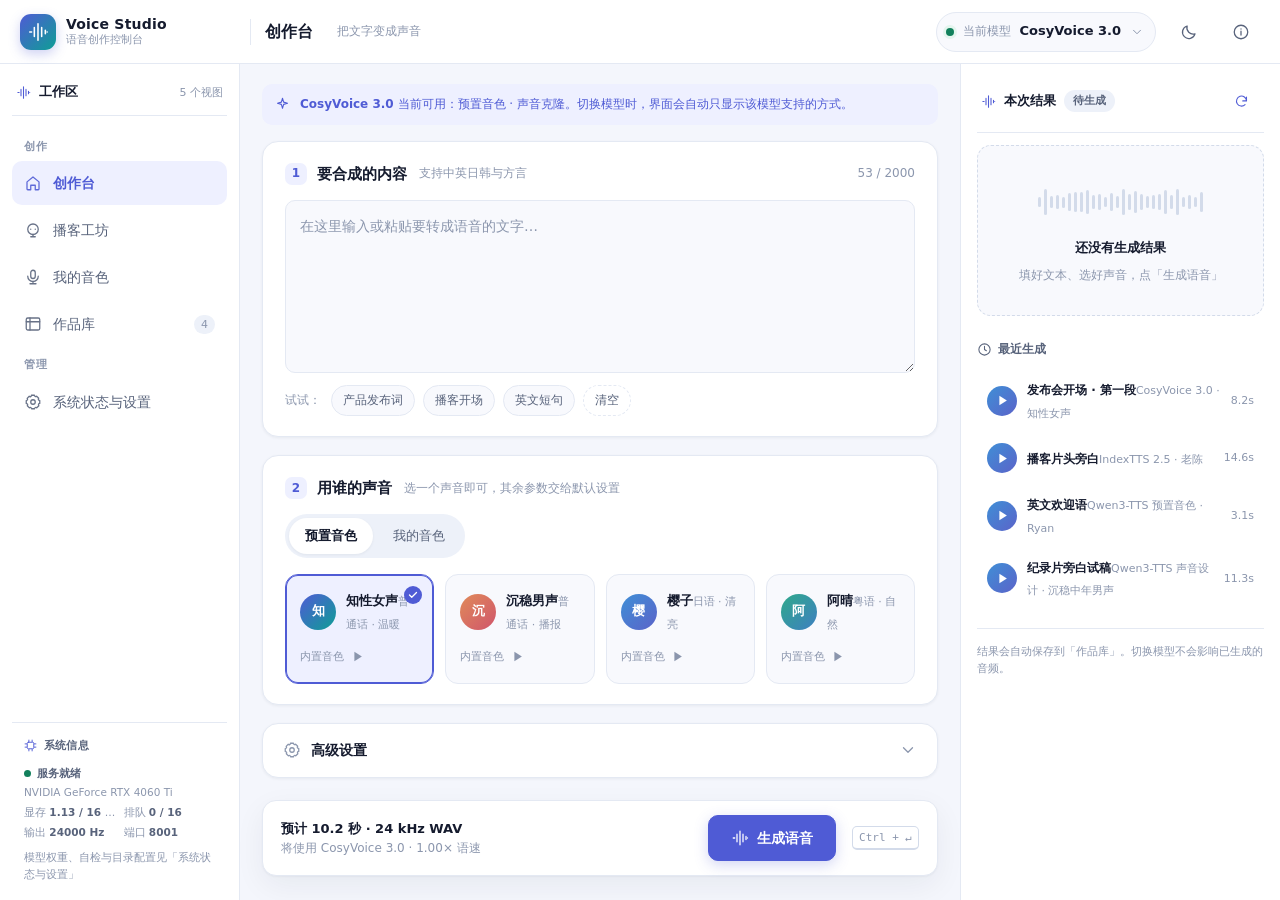
==== commit 398c7e62: "修复播客流式播放/改写卡死, 模型能力按实际功能判定, .env 配置持久化 播客流式: resolve_line_request 写死 stream=False 导致整句合成完才下发 (首句 9~1" ====
--- a/design/prototype.html
+++ b/design/prototype.html
@@ -903,7 +903,7 @@
     <h3 id="sys-settings-title">权重目录与运行环境</h3>
     <p class="msub">对应服务启动时的环境变量。保存到本地配置后重启服务生效；留空会沿用默认目录。</p>
     <div id="sys-settings-body"></div>
-    <p class="sys-env-hint">落地说明：后端由 <code>COSYVOICE_MODELS_DIR</code> 与各模型 <code>*_DIR</code> 环境变量在启动时读取；界面配置需由服务端写入 <code>.env</code> 或新增 <code>/api/admin/config</code> 接口后重启。原型用 localStorage 演示完整交互。</p>
+    <p class="sys-env-hint">落地说明：后端启动时读取仓库根目录 <code>.env</code>（进程环境变量优先），字段与 <code>env_config.CONFIG_KEYS</code> 一致；<code>GET /api/admin/config</code> 可查看生效值。修改后需重启服务，「保存配置」仍需服务端写入支持。原型用 localStorage 演示完整交互。</p>
     <div class="ss-actions">
       <button class="btn sec" data-act="sys-settings-reset">恢复默认</button><span style="flex:1"></span>
       <button class="btn sec" data-act="sys-settings-close">取消</button>
@@ -952,8 +952,8 @@
 }
 /* ── 05H 权重目录配置：字段与后端启动环境变量一一对应 ── */
 const SYS_DIR_ENV={
- cosyvoice3:'COSYVOICE_MODELS_DIR',
- cosyvoice2:'COSYVOICE_MODELS_DIR',
+ cosyvoice3:'COSYVOICE3_DIR',
+ cosyvoice2:'COSYVOICE2_DIR',
  indextts2:'INDEXTTS2_DIR',indextts25:'INDEXTTS25_DIR',
  qwen3tts:'QWEN3TTS_DIR',qwen3tts_base:'QWEN3TTS_BASE_DIR',qwen3tts_design:'QWEN3TTS_DESIGN_DIR'
 };
